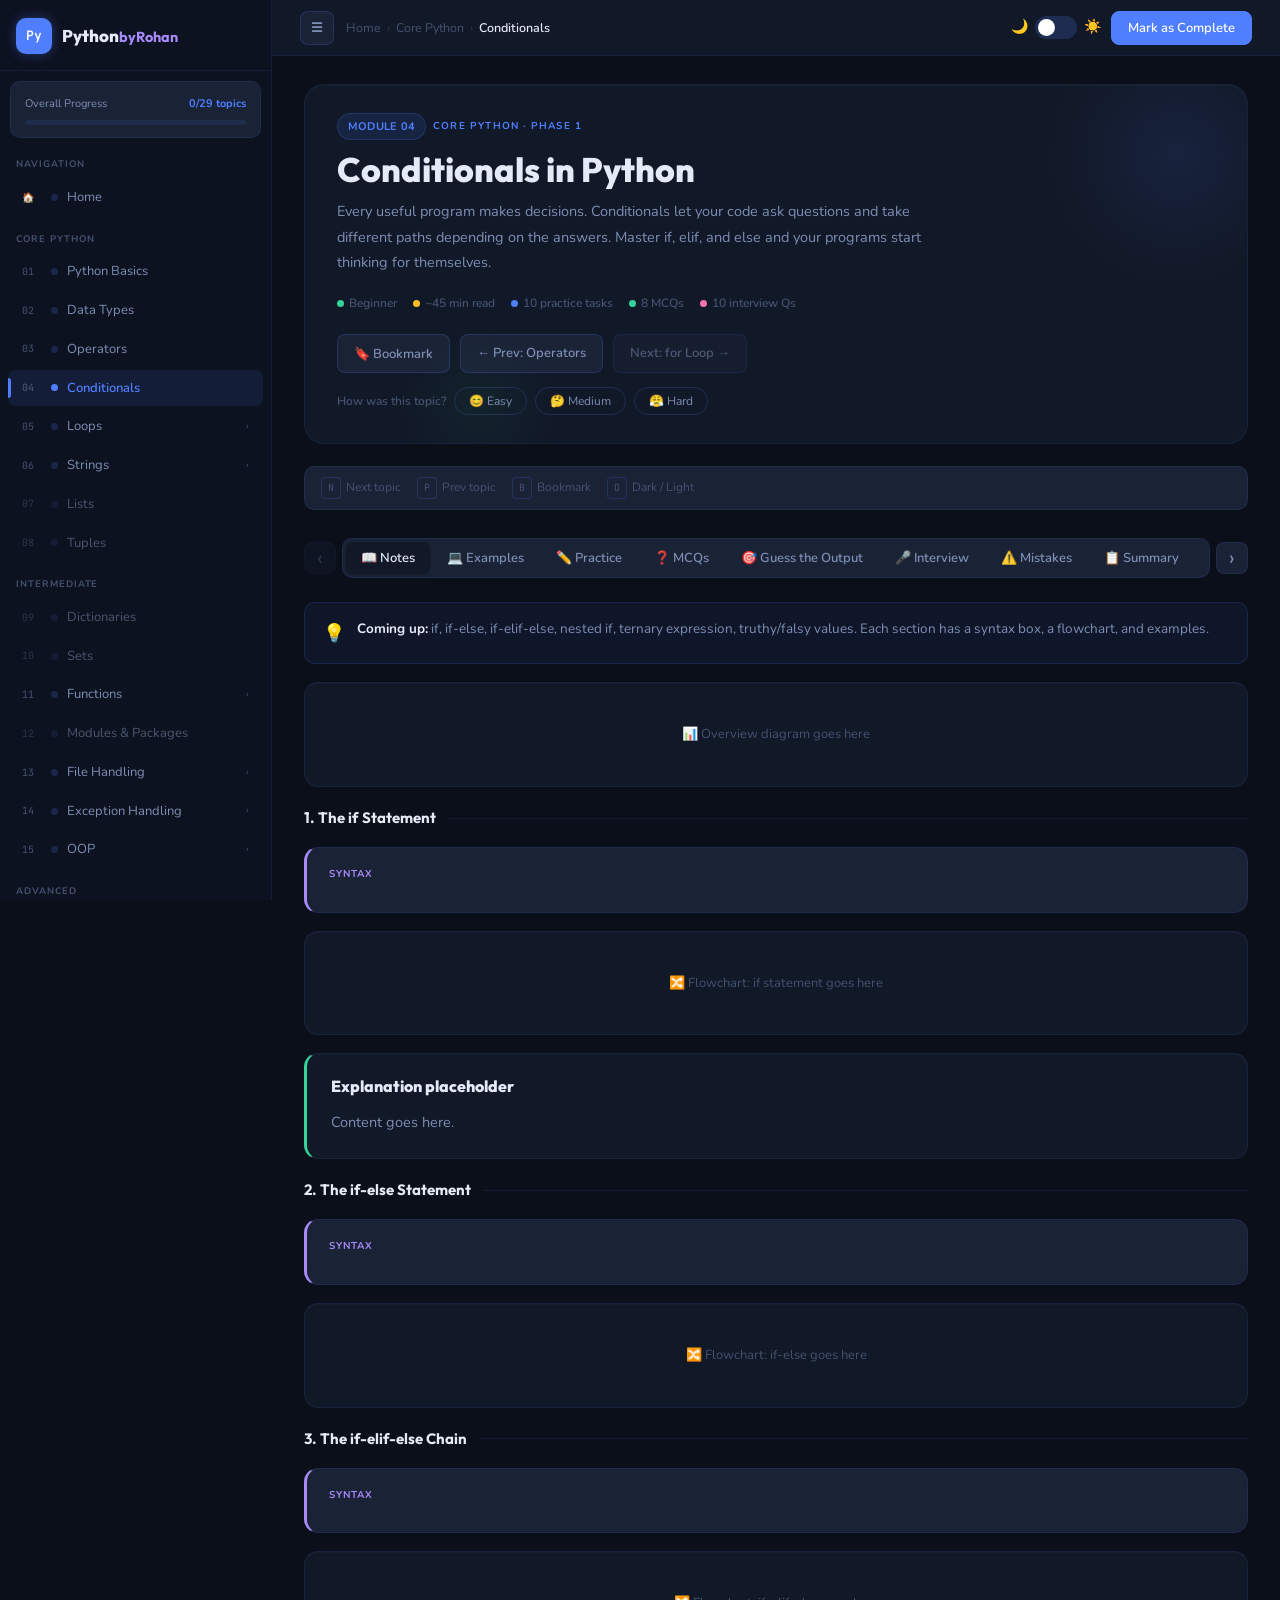
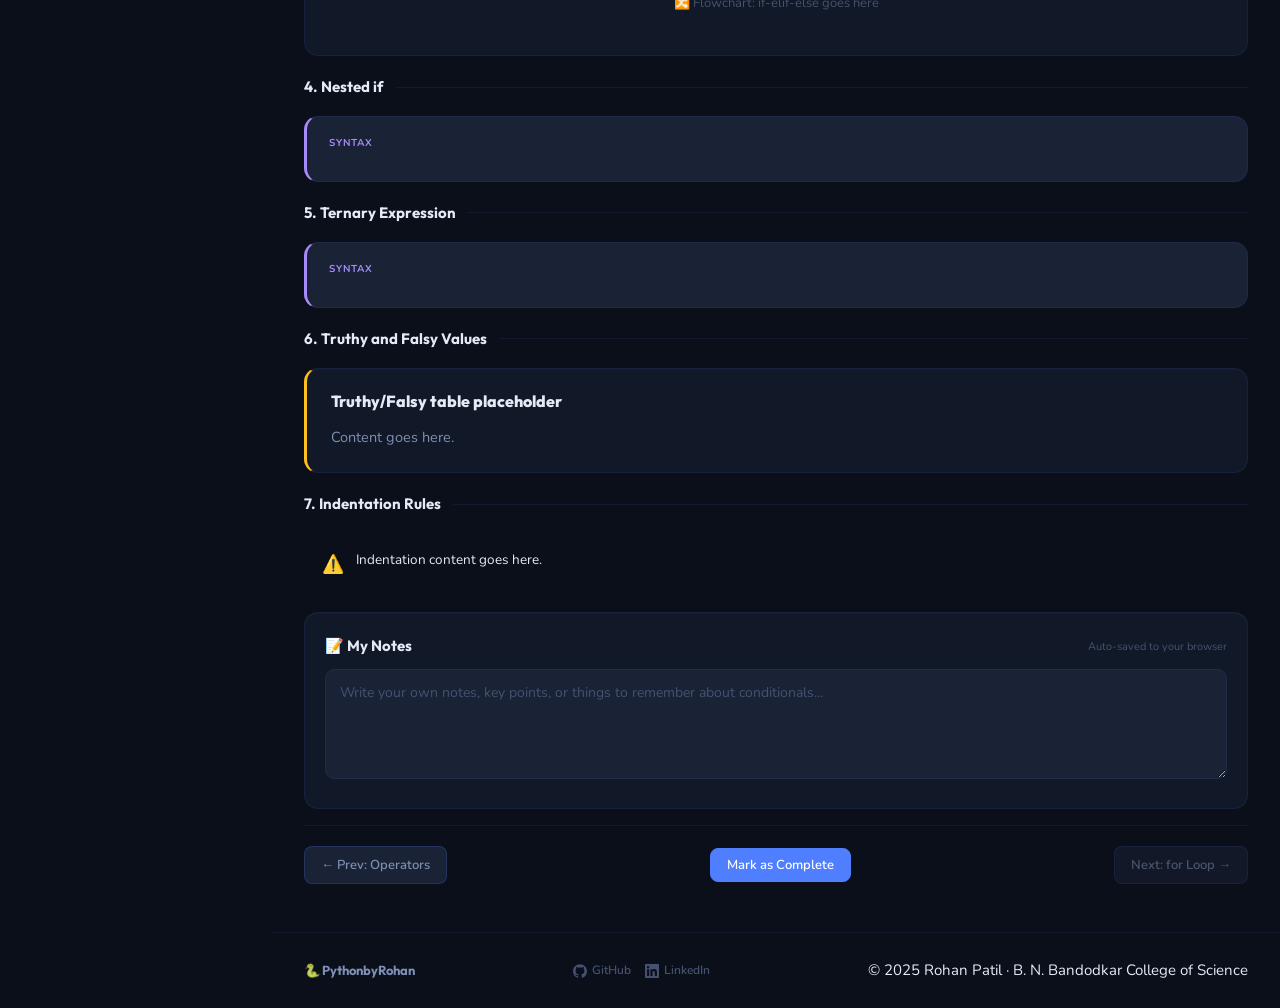
==== topics/conditionals.html @ 58c8c231 "Add files via upload" ====
<!DOCTYPE html>
<html lang="en">
<head>
  <meta charset="UTF-8" />
  <meta name="viewport" content="width=device-width, initial-scale=1.0" />
  <title>Conditionals | PythonbyRohan</title>
  <meta name="description" content="Learn Python conditionals: if, if-else, if-elif-else, nested if, and ternary expressions with flowcharts and examples." />
  <link rel="icon" href="data:image/svg+xml,<svg xmlns='http://www.w3.org/2000/svg' viewBox='0 0 100 100'><text y='.9em' font-size='90'>🐍</text></svg>" />
  <link rel="stylesheet" href="../assets/style.css" />
  <style>
    .topic-header{background:var(--card);border:1px solid var(--border);border-radius:var(--radius-xl);padding:28px 32px;margin-bottom:22px;position:relative;overflow:hidden;box-shadow:inset 0 1px 0 var(--card-shine)}
    .topic-header-glow{position:absolute;top:-60px;right:-60px;width:260px;height:260px;background:radial-gradient(circle,rgba(79,127,255,.1) 0%,transparent 70%);pointer-events:none}
    .topic-header-glow2{position:absolute;bottom:-40px;left:10%;width:160px;height:160px;background:radial-gradient(circle,rgba(52,211,153,.06) 0%,transparent 70%);pointer-events:none}
    .topic-phase{font-size:10px;font-weight:700;letter-spacing:.12em;text-transform:uppercase;color:var(--accent);margin-bottom:10px;display:flex;align-items:center;gap:7px}
    .topic-title{font-family:var(--font-display);font-size:clamp(22px,3vw,34px);font-weight:800;line-height:1.15;color:var(--text);margin-bottom:10px}
    .topic-desc{font-size:14.5px;color:var(--text2);line-height:1.75;max-width:620px;margin-bottom:18px}
    .topic-meta{display:flex;gap:16px;flex-wrap:wrap;margin-bottom:20px}
    .meta-chip{display:flex;align-items:center;gap:5px;font-size:12px;color:var(--text3);font-weight:600}
    .meta-dot{width:7px;height:7px;border-radius:50%}
    .topic-actions{display:flex;gap:10px;flex-wrap:wrap}
    /* Layout boxes */
    .cbox{background:var(--card);border:1px solid var(--border);border-left:3px solid var(--accent);border-radius:var(--radius-lg);padding:22px 24px;margin-bottom:18px;box-shadow:inset 0 1px 0 var(--card-shine)}
    .cbox.green{border-left-color:var(--green)}
    .cbox.amber{border-left-color:var(--amber)}
    .cbox.purple{border-left-color:var(--purple)}
    .cbox.pink{border-left-color:var(--accent4)}
    .cbox.teal{border-left-color:var(--accent2)}
    .cbox.dim{border-left-color:var(--text3)}
    .cbox h3{font-family:var(--font-display);font-size:16px;font-weight:800;color:var(--text);margin-bottom:12px;display:flex;align-items:center;gap:8px;line-height:1.3}
    .cbox p{font-size:14.5px;color:var(--text2);line-height:1.85;margin-bottom:10px}
    .cbox p:last-child{margin-bottom:0}
    .cbox ul,.cbox ol{padding-left:20px;color:var(--text2);font-size:14.5px;line-height:2.1}
    .cbox li{margin-bottom:2px}
    .cbox strong{color:var(--text)}
    .cbox code{font-family:var(--font-mono);font-size:13px;color:var(--accent);background:rgba(79,127,255,.08);padding:1px 6px;border-radius:4px}
    /* Diagram wrapper */
    .diagram-wrap{background:var(--card);border:1px solid var(--border);border-radius:var(--radius-lg);padding:24px 20px;margin-bottom:18px;overflow-x:auto;box-shadow:inset 0 1px 0 var(--card-shine)}
    /* Syntax box */
    .syntax-box{background:var(--bg3);border:1px solid var(--border);border-left:3px solid var(--purple);border-radius:var(--radius-lg);padding:18px 22px;margin-bottom:18px}
    .syntax-box-label{font-size:10px;font-weight:700;letter-spacing:.1em;text-transform:uppercase;color:var(--purple);margin-bottom:10px}
    .syntax-box pre{font-family:var(--font-mono);font-size:13.5px;color:var(--text);line-height:1.9;margin:0;white-space:pre;font-variant-ligatures:none}
    pre{font-variant-ligatures:none}
    .syntax-kw{color:var(--accent);font-weight:700}
    .syntax-ph{color:var(--amber);font-style:italic}
    .syntax-cm{color:var(--text3);font-size:12px}
    /* Tables */
    .table-wrap{overflow-x:auto;margin:14px 0;border-radius:var(--radius);border:1px solid var(--border)}
    .data-table{width:100%;border-collapse:collapse;font-size:13.5px;font-family:var(--font-body)}
    .data-table th{background:var(--bg3);color:var(--text2);font-weight:700;padding:10px 14px;text-align:center;border-bottom:1px solid var(--border);white-space:nowrap}
    .data-table th:first-child{text-align:left}
    .data-table td{padding:9px 14px;text-align:center;border-bottom:1px solid var(--border);color:var(--text2)}
    .data-table td:first-child{text-align:left;font-weight:600;color:var(--text);font-family:var(--font-mono);font-size:12.5px;font-variant-ligatures:none}
    .data-table tr:last-child td{border-bottom:none}
    .data-table tr:hover td{background:var(--bg3)}
    /* Practice — shared styles in style.css */
    /* Mistake tab enhancements */
    .mistake-num{width:26px;height:26px;border-radius:50%;background:var(--red);color:#fff;font-size:12px;font-weight:800;display:flex;align-items:center;justify-content:center;flex-shrink:0}
    .err-badge{font-size:10px;font-weight:700;letter-spacing:.05em;padding:2px 9px;border-radius:4px;flex-shrink:0;white-space:nowrap}
    .err-syntax{background:rgba(239,68,68,.13);color:var(--red)}
    .err-logic{background:rgba(245,158,11,.13);color:var(--amber)}
    .wrong-mark{background:rgba(239,68,68,.28);border-radius:2px;outline:1.5px dashed rgba(239,68,68,.7);padding:0 2px;font-style:normal}
    .fix-mark{background:rgba(52,211,153,.22);border-radius:2px;outline:1.5px solid rgba(52,211,153,.6);padding:0 2px;font-style:normal}
    .error-box{margin-top:7px;padding:9px 14px;background:rgba(239,68,68,.06);border:1px solid rgba(239,68,68,.2);border-radius:6px}
    .error-box-label{font-size:10px;font-weight:800;text-transform:uppercase;letter-spacing:.08em;color:var(--red);margin-bottom:4px;opacity:.85}
    .error-box pre{font-family:var(--font-mono);font-size:11.5px;color:var(--red);margin:0;white-space:pre-wrap;font-variant-ligatures:none;line-height:1.6}
    .logic-box{margin-top:7px;padding:9px 14px;background:rgba(245,158,11,.06);border:1px solid rgba(245,158,11,.2);border-radius:6px}
    .logic-box-label{font-size:10px;font-weight:800;text-transform:uppercase;letter-spacing:.08em;color:var(--amber);margin-bottom:4px;opacity:.85}
    .logic-box pre{font-family:var(--font-mono);font-size:11.5px;color:var(--amber);margin:0;white-space:pre-wrap;font-variant-ligatures:none;line-height:1.6}
    .mistake-memory{margin-top:12px;padding:13px 16px;background:rgba(139,92,246,.07);border:1px solid rgba(139,92,246,.22);border-radius:8px}
    .mistake-memory-label{font-size:10px;font-weight:800;letter-spacing:.1em;text-transform:uppercase;color:var(--purple);margin-bottom:5px;display:flex;align-items:center;gap:5px}
    .mistake-memory-text{font-size:13.5px;color:var(--text2);line-height:1.75}
    .mistake-intro{font-size:14px;color:var(--text2);line-height:1.85;margin-bottom:14px}
    .mistake-intro strong{color:var(--text)}
    .mistake-code-pair{display:grid;grid-template-columns:1fr 1fr;gap:12px;margin-bottom:16px}
    .mistake-code-label{font-size:10.5px;font-weight:800;letter-spacing:.09em;text-transform:uppercase;padding:5px 12px;border-radius:6px 6px 0 0;display:inline-block;margin-bottom:-2px}
    .mistake-code-label.wrong{background:rgba(239,68,68,.15);color:var(--red)}
    .mistake-code-label.right{background:rgba(52,211,153,.15);color:var(--green)}
    .mistake-code-wrong .code-block{border-top:2px solid var(--red);border-radius:0 var(--radius-lg) var(--radius-lg) var(--radius-lg)}
    .mistake-code-right .code-block{border-top:2px solid var(--green);border-radius:0 var(--radius-lg) var(--radius-lg) var(--radius-lg)}
    .mistake-key-rule{margin-top:4px;padding:14px 18px;background:rgba(245,158,11,.07);border:1.5px solid rgba(245,158,11,.35);border-radius:10px;animation:rule-glow 2.5s ease-in-out infinite alternate}
    .mistake-key-rule-label{font-size:10px;font-weight:800;letter-spacing:.1em;text-transform:uppercase;color:var(--amber);margin-bottom:7px;display:flex;align-items:center;gap:6px}
    .mistake-key-rule-text{font-size:13.5px;color:var(--text);font-weight:600;line-height:1.7}
    .mistake-why{margin-top:14px;margin-bottom:14px;padding:10px 14px;background:var(--bg3);border-left:3px solid var(--accent);border-radius:0 7px 7px 0;font-size:13px;color:var(--text2);line-height:1.7}
    .mistake-why strong{color:var(--text)}
    @keyframes rule-glow{from{box-shadow:0 0 0 0 rgba(245,158,11,0)}to{box-shadow:0 0 14px 0 rgba(245,158,11,.18)}}
    @media(max-width:640px){.mistake-code-pair{grid-template-columns:1fr}}
    /* GTO */
    .gto-card{background:var(--card);border:1px solid var(--border);border-radius:var(--radius-lg);padding:20px 22px;margin-bottom:14px;box-shadow:inset 0 1px 0 var(--card-shine)}
    .gto-header{display:flex;align-items:center;justify-content:space-between;margin-bottom:12px}
    .gto-title{font-family:var(--font-display);font-size:14px;font-weight:700;color:var(--text)}
    .gto-reveal-btn{font-size:12px;font-weight:700;font-family:var(--font-body);color:var(--accent);background:rgba(79,127,255,.1);border:1px solid rgba(79,127,255,.25);border-radius:6px;padding:5px 14px;cursor:pointer;transition:background .2s}
    .gto-reveal-btn:hover{background:rgba(79,127,255,.2)}
    .gto-answer{margin-top:12px;padding:12px 16px;background:var(--bg3);border-radius:8px;border-left:3px solid var(--green);display:none}
    .gto-answer.visible{display:block}
    .gto-answer-label{font-size:11px;font-weight:700;letter-spacing:.08em;text-transform:uppercase;color:var(--green);margin-bottom:6px}
    .gto-output{font-family:var(--font-mono);font-size:13.5px;color:var(--text);white-space:pre;line-height:1.7}
    .gto-explain{font-size:13px;color:var(--text2);line-height:1.7;margin-top:8px;padding-top:8px;border-top:1px solid var(--border)}
    /* Summary */
    .summary-grid{display:grid;grid-template-columns:1fr 1fr;gap:12px;margin-bottom:24px}
    .summary-point{background:var(--card);border:1px solid var(--border);border-radius:var(--radius-lg);padding:16px 18px;box-shadow:inset 0 1px 0 var(--card-shine);display:flex;flex-direction:column;gap:8px}
    .sp-top{display:flex;align-items:center;justify-content:space-between;gap:8px}
    .sp-icon{font-size:20px;line-height:1;flex-shrink:0}
    .sp-tag{font-size:10px;font-weight:700;letter-spacing:.07em;text-transform:uppercase;padding:3px 9px;border-radius:20px;background:var(--bg3);color:var(--text3);border:1px solid var(--border);flex-shrink:0}
    .sp-title{font-size:14.5px;font-weight:700;color:var(--text);font-family:var(--font-mono);flex:1}
    .sp-desc{font-size:12.5px;color:var(--text2);line-height:1.6;padding-left:4px}
    .sp-desc li{margin-bottom:3px;list-style:none;padding-left:14px;position:relative}
    .sp-desc li::before{content:"·";position:absolute;left:0;color:var(--accent);font-weight:700;font-size:16px;line-height:1.1}
    .sp-code{font-size:11.5px;font-family:var(--font-mono);color:var(--accent);background:var(--bg2);border:1px solid var(--border);border-radius:5px;padding:5px 10px;margin-top:2px;font-variant-ligatures:none}
    /* Quick Pick */
    .qp-wrap{background:var(--card);border:1px solid var(--border);border-radius:var(--radius);overflow:hidden;margin-bottom:24px}
    .qp-title{font-size:12px;font-weight:800;letter-spacing:.09em;text-transform:uppercase;color:var(--text3);padding:12px 16px;border-bottom:1px solid var(--border);background:var(--bg3)}
    .qp-row{display:grid;grid-template-columns:1fr 1fr;align-items:center;border-bottom:1px solid var(--border);padding:11px 16px;gap:12px}
    .qp-row:last-child{border-bottom:none}
    .qp-row:nth-child(even){background:rgba(255,255,255,.015)}
    .qp-situation{font-size:13px;color:var(--text2)}
    .qp-answer{font-size:13px;font-weight:700;color:var(--accent);font-family:var(--font-mono)}
    .summary-text strong{color:var(--text);display:block;margin-bottom:2px}
    /* Nav */
    .topic-nav{display:flex;justify-content:space-between;align-items:center;padding:20px 0;margin-top:16px;border-top:1px solid var(--border);flex-wrap:wrap;gap:10px}
    .example-header{display:flex;align-items:center;justify-content:space-between;margin-bottom:10px}
    .example-title{font-family:var(--font-display);font-size:15px;font-weight:700;color:var(--text)}
    .cs-tabs-wrap{border:1px solid var(--border);border-radius:var(--radius-lg);overflow:hidden;margin-bottom:8px}
    .cs-tabs-bar{display:flex;overflow-x:auto;border-bottom:1px solid var(--border);background:var(--bg3)}
    .cs-tab{padding:9px 16px;font-size:12.5px;font-family:var(--font-mono);font-weight:600;background:none;border:none;border-bottom:2px solid transparent;color:var(--text3);cursor:pointer;white-space:nowrap;transition:color .15s,border-color .15s}
    .cs-tab:hover{color:var(--text2)}
    .cs-tab.active{color:var(--accent);border-bottom-color:var(--accent)}
    .cs-panel{display:none}
    .cs-panel.active{display:block}
    .cs-note{font-size:13px;color:var(--text2);line-height:1.7;padding:12px 16px;border-top:1px solid var(--border);background:var(--bg3)}
    @media(max-width:700px){.summary-grid{grid-template-columns:1fr}.qp-row{grid-template-columns:1fr}}
  </style>
</head>
<body>
<script>(function(){try{if(JSON.parse(localStorage.getItem('pynotes_theme'))==='light')document.body.classList.add('light');}catch(e){}}());</script>
<div class="sidebar-overlay" id="sidebarOverlay"></div>
<div class="layout">

<!-- SIDEBAR -->
<aside class="sidebar" id="sidebar">
  <div class="sidebar-logo">
    <div class="logo-icon">Py</div>
    <div><div class="logo-text">Python<span style="color:var(--purple);font-size:.85em;font-weight:700">byRohan</span></div></div>
  </div>
  <div class="sidebar-progress">
    <div class="progress-meta"><span>Overall Progress</span><span data-progress-count>0/29 topics</span></div>
    <div class="progress-track"><div class="progress-fill" style="width:0%"></div></div>
  </div>
  <div class="sidebar-label">Navigation</div>
  <a href="../index.html" class="nav-item"><span class="nav-num">🏠</span><span class="nav-dot"></span>Home</a>
  <div class="sidebar-label">Core Python</div>
  <a href="python-basics.html" class="nav-item"><span class="nav-num">01</span><span class="nav-dot" id="dot-python-basics"></span>Python Basics</a>
  <a href="data-types.html" class="nav-item"><span class="nav-num">02</span><span class="nav-dot" id="dot-data-types"></span>Data Types</a>
  <a href="operators.html" class="nav-item"><span class="nav-num">03</span><span class="nav-dot" id="dot-operators"></span>Operators</a>
  <a href="conditionals.html" class="nav-item active"><span class="nav-num">04</span><span class="nav-dot active"></span>Conditionals</a>
  <div class="nav-group" data-group="loops">
    <div class="nav-group-header"><span class="nav-num">05</span><span class="nav-dot"></span>Loops<span class="nav-group-arrow">›</span></div>
    <div class="nav-sub"><a href="loops-for.html" class="nav-sub-item">for Loop</a><a href="loops-while.html" class="nav-sub-item">while Loop</a></div>
  </div>
  <div class="nav-group" data-group="strings">
    <div class="nav-group-header"><span class="nav-num">06</span><span class="nav-dot"></span>Strings<span class="nav-group-arrow">›</span></div>
    <div class="nav-sub"><a href="strings-basics.html" class="nav-sub-item">Basics</a><a href="strings-methods.html" class="nav-sub-item">Methods</a></div>
  </div>
  <a href="lists.html" class="nav-item"><span class="nav-num">07</span><span class="nav-dot"></span>Lists</a>
  <a href="tuples.html" class="nav-item"><span class="nav-num">08</span><span class="nav-dot"></span>Tuples</a>
  <div class="sidebar-label">Intermediate</div>
  <a href="dictionaries.html" class="nav-item"><span class="nav-num">09</span><span class="nav-dot"></span>Dictionaries</a>
  <a href="sets.html" class="nav-item"><span class="nav-num">10</span><span class="nav-dot"></span>Sets</a>
  <div class="nav-group" data-group="functions">
    <div class="nav-group-header"><span class="nav-num">11</span><span class="nav-dot"></span>Functions<span class="nav-group-arrow">›</span></div>
    <div class="nav-sub"><a href="functions-basics.html" class="nav-sub-item">Defining Functions</a><a href="functions-advanced.html" class="nav-sub-item">Args, kwargs, Lambda</a></div>
  </div>
  <a href="modules-packages.html" class="nav-item"><span class="nav-num">12</span><span class="nav-dot"></span>Modules &amp; Packages</a>
  <div class="nav-group" data-group="file-handling">
    <div class="nav-group-header"><span class="nav-num">13</span><span class="nav-dot"></span>File Handling<span class="nav-group-arrow">›</span></div>
    <div class="nav-sub"><a href="file-handling-read.html" class="nav-sub-item">Reading Files</a><a href="file-handling-write.html" class="nav-sub-item">Writing Files</a></div>
  </div>
  <div class="nav-group" data-group="exceptions">
    <div class="nav-group-header"><span class="nav-num">14</span><span class="nav-dot"></span>Exception Handling<span class="nav-group-arrow">›</span></div>
    <div class="nav-sub"><a href="exceptions-basics.html" class="nav-sub-item">Basics</a><a href="exceptions-advanced.html" class="nav-sub-item">Advanced</a></div>
  </div>
  <div class="nav-group" data-group="oop">
    <div class="nav-group-header"><span class="nav-num">15</span><span class="nav-dot"></span>OOP<span class="nav-group-arrow">›</span></div>
    <div class="nav-sub"><a href="oop-classes.html" class="nav-sub-item">Classes &amp; Objects</a><a href="oop-inheritance.html" class="nav-sub-item">Inheritance</a><a href="oop-advanced.html" class="nav-sub-item">Advanced OOP</a></div>
  </div>
  <div class="sidebar-label">Advanced</div>
  <a href="iterators-generators.html" class="nav-item"><span class="nav-num">16</span><span class="nav-dot"></span>Iterators &amp; Generators</a>
  <a href="decorators.html" class="nav-item"><span class="nav-num">17</span><span class="nav-dot"></span>Decorators</a>
  <div class="nav-group" data-group="numpy">
    <div class="nav-group-header"><span class="nav-num">18</span><span class="nav-dot"></span>NumPy<span class="nav-group-arrow">›</span></div>
    <div class="nav-sub"><a href="numpy-arrays.html" class="nav-sub-item">Arrays</a><a href="numpy-operations.html" class="nav-sub-item">Operations</a></div>
  </div>
  <div class="nav-group" data-group="pandas">
    <div class="nav-group-header"><span class="nav-num">19</span><span class="nav-dot"></span>Pandas<span class="nav-group-arrow">›</span></div>
    <div class="nav-sub"><a href="pandas-series.html" class="nav-sub-item">Series</a><a href="pandas-dataframe.html" class="nav-sub-item">DataFrame</a></div>
  </div>
  <a href="data-visualization.html" class="nav-item"><span class="nav-num">20</span><span class="nav-dot"></span>Data Visualization</a>
  <div class="sidebar-label">More</div>
  <a href="../projects/index.html" class="nav-item"><span class="nav-num">📁</span><span class="nav-dot"></span>Projects</a>
  <a href="../interview/index.html" class="nav-item"><span class="nav-num">🎯</span><span class="nav-dot"></span>Interview Prep</a>
  <a href="../resources/index.html" class="nav-item"><span class="nav-num">📚</span><span class="nav-dot"></span>Resources</a>
</aside>

<!-- MAIN -->
<div class="main" id="main">
  <header class="topbar">
    <div style="display:flex;align-items:center;gap:12px">
      <button class="sidebar-toggle btn btn-icon" id="sidebarToggle">☰</button>
      <nav class="breadcrumb">
        <a href="../index.html">Home</a><span class="sep">›</span>
        <span>Core Python</span><span class="sep">›</span>
        <span class="crumb-current">Conditionals</span>
      </nav>
    </div>
    <div class="topbar-right">
      <div class="theme-toggle">
        <span class="theme-icon">🌙</span>
        <button class="toggle-btn" id="themeToggle" aria-label="Toggle theme"></button>
        <span class="theme-icon">☀️</span>
      </div>
      <button class="btn complete-btn">Mark as Complete</button>
    </div>
  </header>

  <main class="content-area">

    <!-- TOPIC HEADER -->
    <div class="topic-header animate-fadeup">
      <div class="topic-header-glow"></div>
      <div class="topic-header-glow2"></div>
      <div class="topic-phase"><span class="badge badge-accent">Module 04</span>Core Python · Phase 1</div>
      <div class="topic-title">Conditionals in Python</div>
      <div class="topic-desc">Every useful program makes decisions. Conditionals let your code ask questions and take different paths depending on the answers. Master if, elif, and else and your programs start thinking for themselves.</div>
      <div class="topic-meta">
        <div class="meta-chip"><div class="meta-dot" style="background:var(--green)"></div>Beginner</div>
        <div class="meta-chip"><div class="meta-dot" style="background:var(--accent3)"></div>~45 min read</div>
        <div class="meta-chip"><div class="meta-dot" style="background:var(--accent)"></div>10 practice tasks</div>
        <div class="meta-chip"><div class="meta-dot" style="background:var(--accent2)"></div>8 MCQs</div>
        <div class="meta-chip"><div class="meta-dot" style="background:var(--accent4)"></div>10 interview Qs</div>
      </div>
      <div class="topic-actions">
        <button class="btn" data-bookmark="conditionals">🔖 Bookmark</button>
        <a href="operators.html" class="btn" id="prevTopicBtn">← Prev: Operators</a>
        <a href="loops-for.html" class="btn" id="nextTopicBtn">Next: for Loop →</a>
      </div>
      <div class="diff-rating">
        <span class="diff-rating-label">How was this topic?</span>
        <button class="diff-btn" data-diff="easy">😊 Easy</button>
        <button class="diff-btn" data-diff="medium">🤔 Medium</button>
        <button class="diff-btn" data-diff="hard">😤 Hard</button>
      </div>
    </div>

    <!-- Keyboard shortcuts hint -->
    <div class="shortcut-hint animate-fadeup delay-1">
      <span><kbd class="kbd">N</kbd> Next topic</span>
      <span><kbd class="kbd">P</kbd> Prev topic</span>
      <span><kbd class="kbd">B</kbd> Bookmark</span>
      <span><kbd class="kbd">D</kbd> Dark / Light</span>
    </div>

    <!-- TABS -->
    <div class="tabs-wrap animate-fadeup delay-1">
      <button class="tab-btn active">📖 Notes</button>
      <button class="tab-btn">💻 Examples</button>
      <button class="tab-btn">✏️ Practice</button>
      <button class="tab-btn">❓ MCQs</button>
      <button class="tab-btn">🎯 Guess the Output</button>
      <button class="tab-btn">🎤 Interview</button>
      <button class="tab-btn">⚠️ Mistakes</button>
      <button class="tab-btn">📋 Summary</button>
    </div>

    <!-- ═══════════════ TAB 1: NOTES ═══════════════ -->
    <div class="tab-panel active animate-fadeup delay-2">

      <!-- PLACEHOLDER: intro callout -->
      <div class="callout callout-tip" style="margin-bottom:18px">
        <span class="callout-icon">💡</span>
        <span><strong>Coming up:</strong> if, if-else, if-elif-else, nested if, ternary expression, truthy/falsy values. Each section has a syntax box, a flowchart, and examples.</span>
      </div>

      <!-- PLACEHOLDER: Overview diagram -->
      <div class="diagram-wrap" style="text-align:center;padding:40px 20px;color:var(--text3)">
        <div style="font-size:13px">📊 Overview diagram goes here</div>
      </div>

      <!-- PLACEHOLDER: Section 1 — if statement -->
      <div class="section-heading">1. The if Statement</div>
      <div class="syntax-box">
        <div class="syntax-box-label">Syntax</div>
        <pre><!-- syntax goes here --></pre>
      </div>
      <div class="diagram-wrap" style="text-align:center;padding:40px 20px;color:var(--text3)">
        <div style="font-size:13px">🔀 Flowchart: if statement goes here</div>
      </div>
      <div class="cbox green">
        <h3>Explanation placeholder</h3>
        <p>Content goes here.</p>
      </div>

      <!-- PLACEHOLDER: Section 2 — if-else -->
      <div class="section-heading">2. The if-else Statement</div>
      <div class="syntax-box">
        <div class="syntax-box-label">Syntax</div>
        <pre><!-- syntax goes here --></pre>
      </div>
      <div class="diagram-wrap" style="text-align:center;padding:40px 20px;color:var(--text3)">
        <div style="font-size:13px">🔀 Flowchart: if-else goes here</div>
      </div>

      <!-- PLACEHOLDER: Section 3 — if-elif-else -->
      <div class="section-heading">3. The if-elif-else Chain</div>
      <div class="syntax-box">
        <div class="syntax-box-label">Syntax</div>
        <pre><!-- syntax goes here --></pre>
      </div>
      <div class="diagram-wrap" style="text-align:center;padding:40px 20px;color:var(--text3)">
        <div style="font-size:13px">🔀 Flowchart: if-elif-else goes here</div>
      </div>

      <!-- PLACEHOLDER: Section 4 — Nested if -->
      <div class="section-heading">4. Nested if</div>
      <div class="syntax-box">
        <div class="syntax-box-label">Syntax</div>
        <pre><!-- syntax goes here --></pre>
      </div>

      <!-- PLACEHOLDER: Section 5 — Ternary -->
      <div class="section-heading">5. Ternary Expression</div>
      <div class="syntax-box">
        <div class="syntax-box-label">Syntax</div>
        <pre><!-- syntax goes here --></pre>
      </div>

      <!-- PLACEHOLDER: Section 6 — Truthy/Falsy -->
      <div class="section-heading">6. Truthy and Falsy Values</div>
      <div class="cbox amber">
        <h3>Truthy/Falsy table placeholder</h3>
        <p>Content goes here.</p>
      </div>

      <!-- PLACEHOLDER: Section 7 — Indentation -->
      <div class="section-heading">7. Indentation Rules</div>
      <div class="callout callout-warn" style="margin-bottom:18px">
        <span class="callout-icon">⚠️</span>
        <span>Indentation content goes here.</span>
      </div>

      <!-- Personal notes + nav -->
      <div class="personal-notes-card animate-fadeup">
        <div class="personal-notes-header">
          <div class="personal-notes-title">📝 My Notes</div>
          <span class="personal-notes-hint">Auto-saved to your browser</span>
        </div>
        <textarea id="personalNotes" placeholder="Write your own notes, key points, or things to remember about conditionals..."></textarea>
      </div>

      <div class="topic-nav">
        <a href="operators.html" class="btn" id="prevTopicBtn">← Prev: Operators</a>
        <button class="btn complete-btn">✅ Mark as Complete</button>
        <a href="loops-for.html" class="btn" id="nextTopicBtn">Next: for Loop →</a>
      </div>

    </div><!-- end tab 1: notes -->

    <!-- ═══════════════ TAB 2: EXAMPLES ═══════════════ -->
    <div class="tab-panel">

      <div class="section-heading">Real-World Examples</div>

      <!-- PLACEHOLDER: Example 1 -->
      <div style="margin-bottom:20px">
        <div class="example-header">
          <div class="example-title">Example 1: placeholder title</div>
          <span class="badge badge-green">Beginner</span>
        </div>
        <div class="code-block"><div class="code-header"><div class="code-dots"><span class="code-dot"></span><span class="code-dot"></span><span class="code-dot"></span></div><span class="code-lang">python</span><button class="code-copy">Copy</button></div>
<pre><span class="cm"># Example code goes here</span></pre></div>
      </div>

      <!-- PLACEHOLDER: Example 2 -->
      <div style="margin-bottom:20px">
        <div class="example-header">
          <div class="example-title">Example 2: placeholder title</div>
          <span class="badge badge-green">Beginner</span>
        </div>
        <div class="code-block"><div class="code-header"><div class="code-dots"><span class="code-dot"></span><span class="code-dot"></span><span class="code-dot"></span></div><span class="code-lang">python</span><button class="code-copy">Copy</button></div>
<pre><span class="cm"># Example code goes here</span></pre></div>
      </div>

      <!-- PLACEHOLDER: Example 3 -->
      <div style="margin-bottom:20px">
        <div class="example-header">
          <div class="example-title">Example 3: placeholder title</div>
          <span class="badge badge-amber">Intermediate</span>
        </div>
        <div class="code-block"><div class="code-header"><div class="code-dots"><span class="code-dot"></span><span class="code-dot"></span><span class="code-dot"></span></div><span class="code-lang">python</span><button class="code-copy">Copy</button></div>
<pre><span class="cm"># Example code goes here</span></pre></div>
      </div>

      <!-- PLACEHOLDER: Example 4 -->
      <div style="margin-bottom:20px">
        <div class="example-header">
          <div class="example-title">Example 4: placeholder title</div>
          <span class="badge badge-amber">Intermediate</span>
        </div>
        <div class="code-block"><div class="code-header"><div class="code-dots"><span class="code-dot"></span><span class="code-dot"></span><span class="code-dot"></span></div><span class="code-lang">python</span><button class="code-copy">Copy</button></div>
<pre><span class="cm"># Example code goes here</span></pre></div>
      </div>

      <!-- PLACEHOLDER: Example 5 -->
      <div style="margin-bottom:20px">
        <div class="example-header">
          <div class="example-title">Example 5: placeholder title</div>
          <span class="badge badge-red">Advanced</span>
        </div>
        <div class="code-block"><div class="code-header"><div class="code-dots"><span class="code-dot"></span><span class="code-dot"></span><span class="code-dot"></span></div><span class="code-lang">python</span><button class="code-copy">Copy</button></div>
<pre><span class="cm"># Example code goes here</span></pre></div>
      </div>

      <!-- PLACEHOLDER: Example 6 -->
      <div style="margin-bottom:20px">
        <div class="example-header">
          <div class="example-title">Example 6: placeholder title</div>
          <span class="badge badge-red">Advanced</span>
        </div>
        <div class="code-block"><div class="code-header"><div class="code-dots"><span class="code-dot"></span><span class="code-dot"></span><span class="code-dot"></span></div><span class="code-lang">python</span><button class="code-copy">Copy</button></div>
<pre><span class="cm"># Example code goes here</span></pre></div>
      </div>

    </div><!-- end tab 2: examples -->

    <!-- ═══════════════ TAB 3: PRACTICE ═══════════════ -->
    <div class="tab-panel">

      <div class="practice-section-header">
        <div class="callout callout-tip" style="margin-bottom:0;flex:1">
          <span class="callout-icon">✏️</span>
          <span>Try each task in your Python editor before checking the hint. Actually typing it out is what makes it stick.</span>
        </div>
        <div class="practice-progress-wrap">
          <span class="practice-progress-label" id="pb-cond-label">0 / 10 done</span>
          <div class="practice-progress-bar"><div class="practice-progress-fill" id="pb-cond-fill" style="width:0%"></div></div>
        </div>
      </div>

      <div class="practice-card diff-easy" data-practice-id="pb-cond-1">
        <div class="practice-card-header">
          <div class="practice-card-left">
            <div class="practice-num">1</div>
            <div class="practice-title">Positive or Negative</div>
          </div>
          <span class="badge badge-green">Easy</span>
        </div>
        <div class="practice-body">Ask the user to enter a number. Print <code>"Positive"</code> if it is greater than 0, <code>"Negative"</code> if it is less than 0, and <code>"Zero"</code> if it equals 0.</div>
        <div class="practice-footer">
          <button class="hint-toggle" onclick="toggleHint(this)">Show Hint</button>
          <button class="practice-done-btn" onclick="markPracticeDone(this)"><span class="done-icon">✓</span> Mark Done</button>
        </div>
        <div class="practice-hint">Use <code>int(input(...))</code> to read the number. Then use <code>if / elif / else</code> with three branches. Check <code>&gt; 0</code>, <code>&lt; 0</code>, and the else handles zero.</div>
      </div>

      <div class="practice-card diff-easy" data-practice-id="pb-cond-2">
        <div class="practice-card-header">
          <div class="practice-card-left">
            <div class="practice-num">2</div>
            <div class="practice-title">Even or Odd</div>
          </div>
          <span class="badge badge-green">Easy</span>
        </div>
        <div class="practice-body">Read a number from the user. Print <code>"Even"</code> if it is divisible by 2, and <code>"Odd"</code> otherwise.</div>
        <div class="practice-footer">
          <button class="hint-toggle" onclick="toggleHint(this)">Show Hint</button>
          <button class="practice-done-btn" onclick="markPracticeDone(this)"><span class="done-icon">✓</span> Mark Done</button>
        </div>
        <div class="practice-hint">Use the modulo operator: <code>n % 2 == 0</code> is True when the number is even. A simple <code>if / else</code> is all you need.</div>
      </div>

      <div class="practice-card diff-easy" data-practice-id="pb-cond-3">
        <div class="practice-card-header">
          <div class="practice-card-left">
            <div class="practice-num">3</div>
            <div class="practice-title">Voting Eligibility</div>
          </div>
          <span class="badge badge-green">Easy</span>
        </div>
        <div class="practice-body">Ask the user for their age. Print <code>"You can vote"</code> if they are 18 or older, and <code>"You cannot vote yet"</code> if they are younger.</div>
        <div class="practice-footer">
          <button class="hint-toggle" onclick="toggleHint(this)">Show Hint</button>
          <button class="practice-done-btn" onclick="markPracticeDone(this)"><span class="done-icon">✓</span> Mark Done</button>
        </div>
        <div class="practice-hint">Use <code>int(input(...))</code> to read the age. A single <code>if age &gt;= 18</code> with an <code>else</code> covers both cases.</div>
      </div>

      <div class="practice-card diff-easy" data-practice-id="pb-cond-4">
        <div class="practice-card-header">
          <div class="practice-card-left">
            <div class="practice-num">4</div>
            <div class="practice-title">Grade from Score</div>
          </div>
          <span class="badge badge-green">Easy</span>
        </div>
        <div class="practice-body">Read a score (0 to 100). Print the grade: <code>A</code> for 90+, <code>B</code> for 75-89, <code>C</code> for 60-74, <code>D</code> for 45-59, and <code>F</code> for below 45.</div>
        <div class="practice-footer">
          <button class="hint-toggle" onclick="toggleHint(this)">Show Hint</button>
          <button class="practice-done-btn" onclick="markPracticeDone(this)"><span class="done-icon">✓</span> Mark Done</button>
        </div>
        <div class="practice-hint">Use <code>if / elif / elif / elif / else</code>. Start from the highest score downward. Once Python matches a condition it stops, so order matters.</div>
      </div>

      <div class="practice-card diff-medium" data-practice-id="pb-cond-5">
        <div class="practice-card-header">
          <div class="practice-card-left">
            <div class="practice-num">5</div>
            <div class="practice-title">Leap Year Check</div>
          </div>
          <span class="badge badge-amber">Medium</span>
        </div>
        <div class="practice-body">Read a year. Print <code>"Leap year"</code> or <code>"Not a leap year"</code>. A year is a leap year if it is divisible by 4, except century years (divisible by 100) which must also be divisible by 400.</div>
        <div class="practice-footer">
          <button class="hint-toggle" onclick="toggleHint(this)">Show Hint</button>
          <button class="practice-done-btn" onclick="markPracticeDone(this)"><span class="done-icon">✓</span> Mark Done</button>
        </div>
        <div class="practice-hint">The condition is: <code>(year % 4 == 0 and year % 100 != 0) or (year % 400 == 0)</code>. You can write this as a single <code>if</code> using <code>and</code> / <code>or</code>.</div>
      </div>

      <div class="practice-card diff-medium" data-practice-id="pb-cond-6">
        <div class="practice-card-header">
          <div class="practice-card-left">
            <div class="practice-num">6</div>
            <div class="practice-title">Largest of Three</div>
          </div>
          <span class="badge badge-amber">Medium</span>
        </div>
        <div class="practice-body">Read three numbers from the user (one at a time). Print which one is the largest. Handle the case where two or more are equal.</div>
        <div class="practice-footer">
          <button class="hint-toggle" onclick="toggleHint(this)">Show Hint</button>
          <button class="practice-done-btn" onclick="markPracticeDone(this)"><span class="done-icon">✓</span> Mark Done</button>
        </div>
        <div class="practice-hint">Compare <code>a</code> against <code>b</code> and <code>c</code> using nested <code>if</code>, or use chained comparisons. You can also use <code>max(a, b, c)</code> but try doing it manually first with conditionals.</div>
      </div>

      <div class="practice-card diff-medium" data-practice-id="pb-cond-7">
        <div class="practice-card-header">
          <div class="practice-card-left">
            <div class="practice-num">7</div>
            <div class="practice-title">Simple Calculator</div>
          </div>
          <span class="badge badge-amber">Medium</span>
        </div>
        <div class="practice-body">Ask the user to enter two numbers and an operator (<code>+</code>, <code>-</code>, <code>*</code>, <code>/</code>). Print the result. If the operator is <code>/</code> and the second number is 0, print <code>"Cannot divide by zero"</code>.</div>
        <div class="practice-footer">
          <button class="hint-toggle" onclick="toggleHint(this)">Show Hint</button>
          <button class="practice-done-btn" onclick="markPracticeDone(this)"><span class="done-icon">✓</span> Mark Done</button>
        </div>
        <div class="practice-hint">Read the operator as a string with <code>input()</code>. Use <code>if op == "+"</code>, <code>elif op == "-"</code>, etc. For division, add a nested <code>if b == 0</code> check before dividing.</div>
      </div>

      <div class="practice-card diff-hard" data-practice-id="pb-cond-8">
        <div class="practice-card-header">
          <div class="practice-card-left">
            <div class="practice-num">8</div>
            <div class="practice-title">FizzBuzz (single number)</div>
          </div>
          <span class="badge badge-red">Hard</span>
        </div>
        <div class="practice-body">Read a single number. Print <code>"FizzBuzz"</code> if it is divisible by both 3 and 5, <code>"Fizz"</code> if only divisible by 3, <code>"Buzz"</code> if only divisible by 5, and the number itself otherwise.</div>
        <div class="practice-footer">
          <button class="hint-toggle" onclick="toggleHint(this)">Show Hint</button>
          <button class="practice-done-btn" onclick="markPracticeDone(this)"><span class="done-icon">✓</span> Mark Done</button>
        </div>
        <div class="practice-hint">Check for <code>FizzBuzz</code> (both 3 and 5) first. If you check <code>Fizz</code> or <code>Buzz</code> first, you will miss the combined case. Order: FizzBuzz, Fizz, Buzz, else.</div>
      </div>

      <div class="practice-card diff-hard" data-practice-id="pb-cond-9">
        <div class="practice-card-header">
          <div class="practice-card-left">
            <div class="practice-num">9</div>
            <div class="practice-title">Password Strength Checker</div>
          </div>
          <span class="badge badge-red">Hard</span>
        </div>
        <div class="practice-body">Read a password string. Print <code>"Weak"</code> if it is fewer than 6 characters, <code>"Medium"</code> if it is 6 to 11 characters, and <code>"Strong"</code> if it is 12 or more. Also print <code>"(no digits)"</code> on the same line if the password contains no digits.</div>
        <div class="practice-footer">
          <button class="hint-toggle" onclick="toggleHint(this)">Show Hint</button>
          <button class="practice-done-btn" onclick="markPracticeDone(this)"><span class="done-icon">✓</span> Mark Done</button>
        </div>
        <div class="practice-hint">Use <code>len(password)</code> for length. To check for digits, use <code>any(c.isdigit() for c in password)</code>. Build the strength label first, then append the digits warning with a second <code>if</code>.</div>
      </div>

      <div class="practice-card diff-hard" data-practice-id="pb-cond-10">
        <div class="practice-card-header">
          <div class="practice-card-left">
            <div class="practice-num">10</div>
            <div class="practice-title">Triangle Type</div>
          </div>
          <span class="badge badge-red">Hard</span>
        </div>
        <div class="practice-body">Read three side lengths. First check if they form a valid triangle (sum of any two sides must be greater than the third). If valid, print whether it is <code>Equilateral</code>, <code>Isosceles</code>, or <code>Scalene</code>.</div>
        <div class="practice-footer">
          <button class="hint-toggle" onclick="toggleHint(this)">Show Hint</button>
          <button class="practice-done-btn" onclick="markPracticeDone(this)"><span class="done-icon">✓</span> Mark Done</button>
        </div>
        <div class="practice-hint">Triangle validity: <code>a + b &gt; c and b + c &gt; a and a + c &gt; b</code>. For equilateral: <code>a == b == c</code>. For isosceles: <code>a == b or b == c or a == c</code>.</div>
      </div>

      <script>
      (function(){
        var prefix = 'pb-cond-';
        var cards = document.querySelectorAll('[data-practice-id^="' + prefix + '"]');
        var total = cards.length;
        function updateProgress(){
          var done = document.querySelectorAll('[data-practice-id^="' + prefix + '"].done').length;
          document.getElementById('pb-cond-label').textContent = done + ' / ' + total + ' done';
          document.getElementById('pb-cond-fill').style.width = Math.round(done/total*100) + '%';
        }
        cards.forEach(function(c){
          if(localStorage.getItem(c.dataset.practiceId)==='done') c.classList.add('done');
        });
        updateProgress();
        document.addEventListener('practiceDoneChanged', updateProgress);
      })();
      </script>

    </div><!-- end tab 3: practice -->

    <!-- ═══════════════ TAB 4: MCQs ═══════════════ -->
    <div class="tab-panel">

      <div class="mcq-wrap mcq-question"
           data-difficulty="easy"
           data-concept="if-statement-basics"
           data-explanation="If the condition is False and there is no else, Python simply skips the block and continues with the rest of the code. Nothing happens inside the if.">
        <div class="mcq-num">Question 1 of 8</div>
        <div class="mcq-q">What happens when an if condition is False and there is no else block?</div>
        <div class="mcq-option" data-correct="false"><span class="mcq-label">A</span>Python raises an error</div>
        <div class="mcq-option" data-correct="false"><span class="mcq-label">B</span>Python runs the if block anyway</div>
        <div class="mcq-option" data-correct="true"><span class="mcq-label">C</span>Python skips the if block and continues normally</div>
        <div class="mcq-option" data-correct="false"><span class="mcq-label">D</span>Python stops the program</div>
      </div>

      <div class="mcq-wrap mcq-question"
           data-difficulty="easy"
           data-concept="if-syntax"
           data-explanation="Every if statement must end with a colon. Without it, Python throws a SyntaxError before the code even runs.">
        <div class="mcq-num">Question 2 of 8</div>
        <div class="mcq-q">Which of these is the correct syntax for an if statement in Python?</div>
        <div class="mcq-option" data-correct="false"><span class="mcq-label">A</span>if (x &gt; 0) { print("positive") }</div>
        <div class="mcq-option" data-correct="true"><span class="mcq-label">B</span>if x &gt; 0: print("positive")</div>
        <div class="mcq-option" data-correct="false"><span class="mcq-label">C</span>if x &gt; 0 then print("positive")</div>
        <div class="mcq-option" data-correct="false"><span class="mcq-label">D</span>if x &gt; 0 print("positive")</div>
      </div>

      <div class="mcq-wrap mcq-question"
           data-difficulty="easy"
           data-concept="ternary-expression"
           data-explanation="Python's ternary format puts the true-value first, then the condition, then the false-value: value_if_true if condition else value_if_false.">
        <div class="mcq-num">Question 3 of 8</div>
        <div class="mcq-q">What is the correct way to write a ternary (one-line if-else) in Python?</div>
        <div class="mcq-option" data-correct="false"><span class="mcq-label">A</span>condition ? "yes" : "no"</div>
        <div class="mcq-option" data-correct="false"><span class="mcq-label">B</span>if condition then "yes" else "no"</div>
        <div class="mcq-option" data-correct="true"><span class="mcq-label">C</span>"yes" if condition else "no"</div>
        <div class="mcq-option" data-correct="false"><span class="mcq-label">D</span>condition if "yes" else "no"</div>
      </div>

      <div class="mcq-wrap mcq-question"
           data-difficulty="medium"
           data-concept="truthy-falsy"
           data-explanation="All of 0, empty string, empty list, and None are falsy in Python. The string '0' is NOT falsy because it is a non-empty string.">
        <div class="mcq-num">Question 4 of 8</div>
        <div class="mcq-q">Which of these values is truthy in Python?</div>
        <div class="mcq-option" data-correct="false"><span class="mcq-label">A</span>0</div>
        <div class="mcq-option" data-correct="false"><span class="mcq-label">B</span>""</div>
        <div class="mcq-option" data-correct="true"><span class="mcq-label">C</span>"0"</div>
        <div class="mcq-option" data-correct="false"><span class="mcq-label">D</span>None</div>
      </div>

      <div class="mcq-wrap mcq-question"
           data-difficulty="medium"
           data-concept="elif-vs-multiple-if"
           data-explanation="elif stops checking once the first True condition is found. Separate if statements are all checked independently, so multiple blocks can run. With elif, only one block ever runs.">
        <div class="mcq-num">Question 5 of 8</div>
        <div class="mcq-q">What is the key difference between using elif and writing multiple separate if statements?</div>
        <div class="mcq-option" data-correct="false"><span class="mcq-label">A</span>elif is faster to run than separate ifs</div>
        <div class="mcq-option" data-correct="true"><span class="mcq-label">B</span>elif stops after the first True match; separate ifs all get checked independently</div>
        <div class="mcq-option" data-correct="false"><span class="mcq-label">C</span>elif and multiple ifs always produce the same output</div>
        <div class="mcq-option" data-correct="false"><span class="mcq-label">D</span>elif can only be used with an else, separate ifs cannot</div>
      </div>

      <div class="mcq-wrap mcq-question"
           data-difficulty="medium"
           data-concept="elif-output"
           data-explanation="Python checks top to bottom. score=75 is not >= 90, not >= 80, but IS >= 70. So 'C' prints and Python stops. It never reaches the else.">
        <div class="mcq-num">Question 6 of 8</div>
        <div class="mcq-q">What does this code print?</div>
        <pre class="mcq-code">score = 75
if score >= 90:
    print("A")
elif score >= 80:
    print("B")
elif score >= 70:
    print("C")
else:
    print("F")</pre>
        <div class="mcq-option" data-correct="false"><span class="mcq-label">A</span>C and F</div>
        <div class="mcq-option" data-correct="true"><span class="mcq-label">B</span>C</div>
        <div class="mcq-option" data-correct="false"><span class="mcq-label">C</span>F</div>
        <div class="mcq-option" data-correct="false"><span class="mcq-label">D</span>B and C</div>
      </div>

      <div class="mcq-wrap mcq-question"
           data-difficulty="hard"
           data-concept="short-circuit-evaluation"
           data-explanation="With 'and', Python stops as soon as it finds a False because the whole expression cannot be True anyway. With 'or', it stops as soon as it finds a True. This is called short-circuit evaluation.">
        <div class="mcq-num">Question 7 of 8</div>
        <div class="mcq-q">In the expression <code>False and some_function()</code>, will some_function() be called?</div>
        <div class="mcq-option" data-correct="true"><span class="mcq-label">A</span>No, Python short-circuits and skips some_function()</div>
        <div class="mcq-option" data-correct="false"><span class="mcq-label">B</span>Yes, Python always evaluates both sides</div>
        <div class="mcq-option" data-correct="false"><span class="mcq-label">C</span>It depends on what some_function() returns</div>
        <div class="mcq-option" data-correct="false"><span class="mcq-label">D</span>Python raises an error before evaluating either side</div>
      </div>

      <div class="mcq-wrap mcq-question"
           data-difficulty="hard"
           data-concept="nested-if-output"
           data-explanation="a=5 is > 0 (True), so we enter the outer if. Then a=5 is > 3 (True), so we enter the inner if and print 'big positive'. The inner else is skipped. The outer else is also skipped.">
        <div class="mcq-num">Question 8 of 8</div>
        <div class="mcq-q">What does this code print?</div>
        <pre class="mcq-code">a = 5
if a > 0:
    if a > 3:
        print("big positive")
    else:
        print("small positive")
else:
    print("not positive")</pre>
        <div class="mcq-option" data-correct="false"><span class="mcq-label">A</span>small positive</div>
        <div class="mcq-option" data-correct="false"><span class="mcq-label">B</span>not positive</div>
        <div class="mcq-option" data-correct="true"><span class="mcq-label">C</span>big positive</div>
        <div class="mcq-option" data-correct="false"><span class="mcq-label">D</span>big positive and small positive</div>
      </div>

      <div class="mcq-submit-row">
        <div id="mcqWarning" class="mcq-warning"></div>
        <button class="btn btn-primary" id="mcqSubmitBtn">Submit Answers</button>
      </div>
      <div id="mcqResultDashboard" class="mcq-result-dashboard" style="display:none"></div>

    </div><!-- end tab 4: mcqs -->

    <!-- ═══════════════ TAB 5: GUESS THE OUTPUT ═══════════════ -->
    <div class="tab-panel">

      <div class="callout callout-tip" style="margin-bottom:18px">
        <span class="callout-icon">🎯</span>
        <span>Read each snippet, guess what Python will print, then click Reveal Answer. No peeking!</span>
      </div>

      <div class="gto-card">
        <div class="gto-header">
          <div class="gto-title">Snippet 1 <span class="badge badge-green" style="margin-left:8px">if basics</span></div>
          <button class="gto-reveal-btn" onclick="this.closest('.gto-card').querySelector('.gto-answer').classList.toggle('visible');this.textContent=this.closest('.gto-card').querySelector('.gto-answer').classList.contains('visible')?'Hide Answer':'Reveal Answer'">Reveal Answer</button>
        </div>
        <div class="code-block"><div class="code-header"><div class="code-dots"><span class="code-dot"></span><span class="code-dot"></span><span class="code-dot"></span></div><span class="code-lang">python</span></div>
<pre><span class="var">x</span> = <span class="num">10</span>
<span class="kw">if</span> <span class="var">x</span> &gt; <span class="num">5</span>:
    <span class="fn">print</span>(<span class="str">"big"</span>)
<span class="fn">print</span>(<span class="str">"done"</span>)</pre></div>
        <div class="gto-answer">
          <div class="gto-answer-label">Output</div>
          <div class="gto-output">big
done</div>
          <div class="gto-explain">10 &gt; 5 is True, so "big" prints. "done" is not indented inside the if, so it always prints regardless of the condition.</div>
        </div>
      </div>

      <div class="gto-card">
        <div class="gto-header">
          <div class="gto-title">Snippet 2 <span class="badge badge-green" style="margin-left:8px">if-else</span></div>
          <button class="gto-reveal-btn" onclick="this.closest('.gto-card').querySelector('.gto-answer').classList.toggle('visible');this.textContent=this.closest('.gto-card').querySelector('.gto-answer').classList.contains('visible')?'Hide Answer':'Reveal Answer'">Reveal Answer</button>
        </div>
        <div class="code-block"><div class="code-header"><div class="code-dots"><span class="code-dot"></span><span class="code-dot"></span><span class="code-dot"></span></div><span class="code-lang">python</span></div>
<pre><span class="var">marks</span> = <span class="num">49</span>
<span class="kw">if</span> <span class="var">marks</span> &gt;= <span class="num">50</span>:
    <span class="fn">print</span>(<span class="str">"Pass"</span>)
<span class="kw">else</span>:
    <span class="fn">print</span>(<span class="str">"Fail"</span>)
<span class="fn">print</span>(<span class="str">"Result declared"</span>)</pre></div>
        <div class="gto-answer">
          <div class="gto-answer-label">Output</div>
          <div class="gto-output">Fail
Result declared</div>
          <div class="gto-explain">49 &gt;= 50 is False, so the else block runs and prints "Fail". "Result declared" is outside the if-else entirely, so it always prints.</div>
        </div>
      </div>

      <div class="gto-card">
        <div class="gto-header">
          <div class="gto-title">Snippet 3 <span class="badge badge-green" style="margin-left:8px">elif chain</span></div>
          <button class="gto-reveal-btn" onclick="this.closest('.gto-card').querySelector('.gto-answer').classList.toggle('visible');this.textContent=this.closest('.gto-card').querySelector('.gto-answer').classList.contains('visible')?'Hide Answer':'Reveal Answer'">Reveal Answer</button>
        </div>
        <div class="code-block"><div class="code-header"><div class="code-dots"><span class="code-dot"></span><span class="code-dot"></span><span class="code-dot"></span></div><span class="code-lang">python</span></div>
<pre><span class="var">score</span> = <span class="num">85</span>
<span class="kw">if</span> <span class="var">score</span> &gt;= <span class="num">90</span>:
    <span class="fn">print</span>(<span class="str">"A"</span>)
<span class="kw">elif</span> <span class="var">score</span> &gt;= <span class="num">80</span>:
    <span class="fn">print</span>(<span class="str">"B"</span>)
<span class="kw">elif</span> <span class="var">score</span> &gt;= <span class="num">70</span>:
    <span class="fn">print</span>(<span class="str">"C"</span>)
<span class="kw">else</span>:
    <span class="fn">print</span>(<span class="str">"F"</span>)</pre></div>
        <div class="gto-answer">
          <div class="gto-answer-label">Output</div>
          <div class="gto-output">B</div>
          <div class="gto-explain">Python checks top to bottom. 85 &gt;= 90 is False, skip. 85 &gt;= 80 is True, so "B" prints and Python stops. It never even looks at the remaining elif or else.</div>
        </div>
      </div>

      <div class="gto-card">
        <div class="gto-header">
          <div class="gto-title">Snippet 4 <span class="badge badge-amber" style="margin-left:8px">truthy condition</span></div>
          <button class="gto-reveal-btn" onclick="this.closest('.gto-card').querySelector('.gto-answer').classList.toggle('visible');this.textContent=this.closest('.gto-card').querySelector('.gto-answer').classList.contains('visible')?'Hide Answer':'Reveal Answer'">Reveal Answer</button>
        </div>
        <div class="code-block"><div class="code-header"><div class="code-dots"><span class="code-dot"></span><span class="code-dot"></span><span class="code-dot"></span></div><span class="code-lang">python</span></div>
<pre><span class="var">name</span> = <span class="str">""</span>
<span class="kw">if</span> <span class="var">name</span>:
    <span class="fn">print</span>(<span class="str">"Hello,"</span>, <span class="var">name</span>)
<span class="kw">else</span>:
    <span class="fn">print</span>(<span class="str">"No name given"</span>)

<span class="var">name</span> = <span class="str">"Rohan"</span>
<span class="kw">if</span> <span class="var">name</span>:
    <span class="fn">print</span>(<span class="str">"Hello,"</span>, <span class="var">name</span>)</pre></div>
        <div class="gto-answer">
          <div class="gto-answer-label">Output</div>
          <div class="gto-output">No name given
Hello, Rohan</div>
          <div class="gto-explain">An empty string "" is falsy, so the else runs first. "Rohan" is a non-empty string, so it is truthy and the if block runs. This is the Pythonic way to check if a string has content.</div>
        </div>
      </div>

      <div class="gto-card">
        <div class="gto-header">
          <div class="gto-title">Snippet 5 <span class="badge badge-amber" style="margin-left:8px">ternary</span></div>
          <button class="gto-reveal-btn" onclick="this.closest('.gto-card').querySelector('.gto-answer').classList.toggle('visible');this.textContent=this.closest('.gto-card').querySelector('.gto-answer').classList.contains('visible')?'Hide Answer':'Reveal Answer'">Reveal Answer</button>
        </div>
        <div class="code-block"><div class="code-header"><div class="code-dots"><span class="code-dot"></span><span class="code-dot"></span><span class="code-dot"></span></div><span class="code-lang">python</span></div>
<pre><span class="var">age</span> = <span class="num">20</span>
<span class="var">status</span> = <span class="str">"adult"</span> <span class="kw">if</span> <span class="var">age</span> &gt;= <span class="num">18</span> <span class="kw">else</span> <span class="str">"minor"</span>
<span class="fn">print</span>(<span class="var">status</span>)

<span class="var">num</span> = <span class="num">7</span>
<span class="fn">print</span>(<span class="str">"odd"</span> <span class="kw">if</span> <span class="var">num</span> % <span class="num">2</span> != <span class="num">0</span> <span class="kw">else</span> <span class="str">"even"</span>)</pre></div>
        <div class="gto-answer">
          <div class="gto-answer-label">Output</div>
          <div class="gto-output">adult
odd</div>
          <div class="gto-explain">The ternary format is: <code>value_if_true if condition else value_if_false</code>. 20 &gt;= 18 is True so status becomes "adult". 7 % 2 is 1 which is not 0, so it prints "odd".</div>
        </div>
      </div>

      <div class="gto-card">
        <div class="gto-header">
          <div class="gto-title">Snippet 6 <span class="badge badge-amber" style="margin-left:8px">nested if</span></div>
          <button class="gto-reveal-btn" onclick="this.closest('.gto-card').querySelector('.gto-answer').classList.toggle('visible');this.textContent=this.closest('.gto-card').querySelector('.gto-answer').classList.contains('visible')?'Hide Answer':'Reveal Answer'">Reveal Answer</button>
        </div>
        <div class="code-block"><div class="code-header"><div class="code-dots"><span class="code-dot"></span><span class="code-dot"></span><span class="code-dot"></span></div><span class="code-lang">python</span></div>
<pre><span class="var">logged_in</span> = <span class="kw">True</span>
<span class="var">is_admin</span>  = <span class="kw">False</span>

<span class="kw">if</span> <span class="var">logged_in</span>:
    <span class="fn">print</span>(<span class="str">"Welcome!"</span>)
    <span class="kw">if</span> <span class="var">is_admin</span>:
        <span class="fn">print</span>(<span class="str">"Admin panel unlocked"</span>)
    <span class="kw">else</span>:
        <span class="fn">print</span>(<span class="str">"Regular user"</span>)
<span class="kw">else</span>:
    <span class="fn">print</span>(<span class="str">"Please log in"</span>)</pre></div>
        <div class="gto-answer">
          <div class="gto-answer-label">Output</div>
          <div class="gto-output">Welcome!
Regular user</div>
          <div class="gto-explain">logged_in is True so we enter the outer if and print "Welcome!". Then the inner if checks is_admin, which is False, so the inner else runs and prints "Regular user".</div>
        </div>
      </div>

      <div class="gto-card">
        <div class="gto-header">
          <div class="gto-title">Snippet 7 <span class="badge badge-red" style="margin-left:8px">and / or tricky</span></div>
          <button class="gto-reveal-btn" onclick="this.closest('.gto-card').querySelector('.gto-answer').classList.toggle('visible');this.textContent=this.closest('.gto-card').querySelector('.gto-answer').classList.contains('visible')?'Hide Answer':'Reveal Answer'">Reveal Answer</button>
        </div>
        <div class="code-block"><div class="code-header"><div class="code-dots"><span class="code-dot"></span><span class="code-dot"></span><span class="code-dot"></span></div><span class="code-lang">python</span></div>
<pre><span class="var">x</span> = <span class="num">5</span>
<span class="kw">if</span> <span class="var">x</span> &gt; <span class="num">0</span> <span class="kw">and</span> <span class="var">x</span> &lt; <span class="num">10</span>:
    <span class="fn">print</span>(<span class="str">"single digit positive"</span>)

<span class="kw">if</span> <span class="var">x</span> &lt; <span class="num">0</span> <span class="kw">or</span> <span class="var">x</span> &gt; <span class="num">3</span>:
    <span class="fn">print</span>(<span class="str">"less than 0 OR greater than 3"</span>)

<span class="kw">if</span> <span class="kw">not</span> <span class="var">x</span> == <span class="num">5</span>:
    <span class="fn">print</span>(<span class="str">"x is not 5"</span>)
<span class="kw">else</span>:
    <span class="fn">print</span>(<span class="str">"x is 5"</span>)</pre></div>
        <div class="gto-answer">
          <div class="gto-answer-label">Output</div>
          <div class="gto-output">single digit positive
less than 0 OR greater than 3
x is 5</div>
          <div class="gto-explain">5 &gt; 0 AND 5 &lt; 10: both True, so first block runs. 5 &lt; 0 is False but 5 &gt; 3 is True: or only needs one True, so second block runs. not (5 == 5) is not True = False, so the else runs.</div>
        </div>
      </div>

      <div class="gto-card">
        <div class="gto-header">
          <div class="gto-title">Snippet 8 <span class="badge badge-red" style="margin-left:8px">elif vs multiple if</span></div>
          <button class="gto-reveal-btn" onclick="this.closest('.gto-card').querySelector('.gto-answer').classList.toggle('visible');this.textContent=this.closest('.gto-card').querySelector('.gto-answer').classList.contains('visible')?'Hide Answer':'Reveal Answer'">Reveal Answer</button>
        </div>
        <div class="code-block"><div class="code-header"><div class="code-dots"><span class="code-dot"></span><span class="code-dot"></span><span class="code-dot"></span></div><span class="code-lang">python</span></div>
<pre><span class="var">score</span> = <span class="num">95</span>

<span class="cm"># Version A: using elif</span>
<span class="kw">if</span> <span class="var">score</span> &gt;= <span class="num">90</span>:
    <span class="fn">print</span>(<span class="str">"A"</span>)
<span class="kw">elif</span> <span class="var">score</span> &gt;= <span class="num">80</span>:
    <span class="fn">print</span>(<span class="str">"B"</span>)

<span class="cm"># Version B: using separate ifs</span>
<span class="kw">if</span> <span class="var">score</span> &gt;= <span class="num">90</span>:
    <span class="fn">print</span>(<span class="str">"A"</span>)
<span class="kw">if</span> <span class="var">score</span> &gt;= <span class="num">80</span>:
    <span class="fn">print</span>(<span class="str">"B"</span>)</pre></div>
        <div class="gto-answer">
          <div class="gto-answer-label">Output</div>
          <div class="gto-output">A
A
B</div>
          <div class="gto-explain">Version A prints only "A" because elif stops after the first match. Version B has two completely separate if statements, so both are checked independently. 95 &gt;= 90 prints "A", then 95 &gt;= 80 also prints "B". This is the key difference between elif and multiple ifs.</div>
        </div>
      </div>

    </div><!-- end tab 5: gto -->

    <!-- ═══════════════ TAB 6: INTERVIEW ═══════════════ -->
    <div class="tab-panel">

      <div class="callout callout-tip" style="margin-bottom:18px">
        <span class="callout-icon">🎤</span>
        <span>10 questions across 3 difficulty levels. Try to answer before expanding.</span>
      </div>

      <div class="section-heading">Beginner</div>

      <!-- Q1 -->
      <div class="interview-accordion">
        <div class="interview-acc-header">
          <span class="interview-acc-q">Q1. What is the difference between <code>if</code>, <code>elif</code>, and <code>else</code>?</span>
          <span class="badge badge-green">Beginner</span>
          <span class="interview-acc-arrow">›</span>
        </div>
        <div class="interview-acc-body">
          <div class="interview-acc-answer">
            <div class="ia-tldr"><div class="ia-tldr-label">One-line answer</div>They are three parts of the same decision chain. Python checks them in order and runs exactly one branch, then moves on.</div>
            <div class="ia-body">
              <ul>
                <li><code>if</code> starts the chain and checks the first condition. If True, runs its block and skips everything else.</li>
                <li><code>elif</code> is "else if" — checked only when the previous condition was False. You can have as many as you need.</li>
                <li><code>else</code> is the fallback with no condition. It runs only if every condition above it was False. It is optional.</li>
              </ul>
              <p>The key rule: <strong>only one branch ever runs</strong>. Once Python finds a True condition, it executes that block and ignores all remaining <code>elif</code>/<code>else</code> branches, even if they would also have been True.</p>
            </div>
            <div class="ia-key">
              <div class="ia-key-label">⚡ Say it in an interview</div>
              <code>if</code> checks first, <code>elif</code> checks next only if previous was False, <code>else</code> is the final fallback. Exactly one branch runs per execution.
            </div>
          </div>
        </div>
      </div>

      <!-- Q2 -->
      <div class="interview-accordion">
        <div class="interview-acc-header">
          <span class="interview-acc-q">Q2. What happens if you forget the colon at the end of an <code>if</code> statement?</span>
          <span class="badge badge-green">Beginner</span>
          <span class="interview-acc-arrow">›</span>
        </div>
        <div class="interview-acc-body">
          <div class="interview-acc-answer">
            <div class="ia-tldr"><div class="ia-tldr-label">One-line answer</div>You get an immediate <strong>SyntaxError</strong>. The colon is mandatory — it tells Python a new indented block is about to start.</div>
            <div class="ia-body">
              <p>The colon is not decorative. It is part of Python's syntax for starting any block: <code>if</code>, <code>for</code>, <code>def</code>, <code>class</code>, they all require a colon. Python's parser sees the colon and knows the next indented lines belong to that block.</p>
              <p>Without the colon, Python cannot parse the statement and throws: <code>SyntaxError: expected ':'</code>. In recent Python versions it even suggests "did you forget a colon?"</p>
            </div>
            <div class="ia-trap">
              <div class="ia-trap-label">Common trap</div>
              Forgetting the colon is one of the most frequent beginner errors. If you ever see a SyntaxError on an <code>if</code> line and the condition looks correct, check for the missing colon first.
            </div>
          </div>
        </div>
      </div>

      <!-- Q3 -->
      <div class="interview-accordion">
        <div class="interview-acc-header">
          <span class="interview-acc-q">Q3. What is a truthy value? Give three examples of falsy values.</span>
          <span class="badge badge-green">Beginner</span>
          <span class="interview-acc-arrow">›</span>
        </div>
        <div class="interview-acc-body">
          <div class="interview-acc-answer">
            <div class="ia-tldr"><div class="ia-tldr-label">One-line answer</div>Every Python value is either truthy or falsy. Truthy means it behaves like True inside an <code>if</code>. Falsy means it behaves like False.</div>
            <div class="ia-body">
              <p>When you write <code>if x:</code>, Python internally calls <code>bool(x)</code>. If that returns True, it enters the block. This is called the value's truth value.</p>
              <p><strong>The complete falsy list:</strong> <code>False</code>, <code>0</code>, <code>0.0</code>, <code>""</code> (empty string), <code>[]</code> (empty list), <code>{}</code> (empty dict), <code>set()</code> (empty set), <code>None</code>.</p>
              <p><strong>Everything else is truthy</strong>, including: <code>1</code>, <code>-1</code>, <code>"hello"</code>, <code>"False"</code> (non-empty string!), <code>[0]</code> (list with one item), <code>" "</code> (a space).</p>
            </div>
            <div class="ia-trap">
              <div class="ia-trap-label">Common trap</div>
              The string <code>"False"</code> is truthy because it is not empty. The string <code>" "</code> (a space) is truthy for the same reason. Python checks emptiness, not content.
            </div>
            <div class="ia-key">
              <div class="ia-key-label">⚡ Say it in an interview</div>
              Falsy values are: <code>0</code>, <code>""</code>, <code>[]</code>, <code>{}</code>, <code>None</code>, <code>False</code>. Everything else is truthy. Python checks whether a value is "empty or zero", not what it contains.
            </div>
          </div>
        </div>
      </div>

      <!-- Q4 -->
      <div class="interview-accordion">
        <div class="interview-acc-header">
          <span class="interview-acc-q">Q4. Can you have an <code>if</code> without an <code>else</code>? What happens then?</span>
          <span class="badge badge-green">Beginner</span>
          <span class="interview-acc-arrow">›</span>
        </div>
        <div class="interview-acc-body">
          <div class="interview-acc-answer">
            <div class="ia-tldr"><div class="ia-tldr-label">One-line answer</div>Yes. <code>else</code> is completely optional. If the condition is False and there is no <code>else</code>, Python simply skips the block and continues.</div>
            <div class="ia-body">
              <p>No error, no output, nothing. Python moves to the next statement after the <code>if</code> block as if it were not there. This is perfectly normal and very common in real code.</p>
              <p>Example: <code>if score > 100: print("Invalid")</code> — if score is 80, nothing prints and the program continues normally.</p>
              <p>Use <code>else</code> only when you have something specific to do in the False case. Many conditions only care about one outcome.</p>
            </div>
            <div class="ia-key">
              <div class="ia-key-label">⚡ Say it in an interview</div>
              <code>else</code> is optional. Without it, Python silently skips the <code>if</code> block when the condition is False. No error is raised.
            </div>
          </div>
        </div>
      </div>

      <div class="section-heading" style="margin-top:24px">Intermediate</div>

      <!-- Q5 -->
      <div class="interview-accordion">
        <div class="interview-acc-header">
          <span class="interview-acc-q">Q5. What is the difference between <code>elif</code> and a second separate <code>if</code>?</span>
          <span class="badge badge-amber">Intermediate</span>
          <span class="interview-acc-arrow">›</span>
        </div>
        <div class="interview-acc-body">
          <div class="interview-acc-answer">
            <div class="ia-tldr"><div class="ia-tldr-label">One-line answer</div><code>elif</code> only checks if the previous condition was False. A separate <code>if</code> always checks, regardless of what came before.</div>
            <div class="ia-body">
              <p>With <code>elif</code>: all the branches belong to one chain. Once Python finds a True condition, it skips all remaining <code>elif</code>/<code>else</code> branches. Only one branch runs.</p>
              <p>With a separate <code>if</code>: it is an entirely independent condition. Python will always evaluate it, even if the first <code>if</code> already ran.</p>
            </div>
            <div class="code-block" style="margin:10px 0 12px"><div class="code-header"><div class="code-dots"><span class="code-dot"></span><span class="code-dot"></span><span class="code-dot"></span></div><span class="code-lang">python</span></div>
<pre><span class="var">score</span> = <span class="num">95</span>

<span class="cm"># Using separate if — prints BOTH "A" and "B"</span>
<span class="kw">if</span> <span class="var">score</span> >= <span class="num">90</span>: <span class="fn">print</span>(<span class="str">"A"</span>)
<span class="kw">if</span> <span class="var">score</span> >= <span class="num">80</span>: <span class="fn">print</span>(<span class="str">"B"</span>)   <span class="cm"># also True, also runs</span>

<span class="cm"># Using elif — prints only "A"</span>
<span class="kw">if</span> <span class="var">score</span> >= <span class="num">90</span>: <span class="fn">print</span>(<span class="str">"A"</span>)
<span class="kw">elif</span> <span class="var">score</span> >= <span class="num">80</span>: <span class="fn">print</span>(<span class="str">"B"</span>)  <span class="cm"># skipped</span></pre>
            </div>
            <div class="ia-key">
              <div class="ia-key-label">⚡ Rule of thumb</div>
              Use <code>elif</code> when conditions are <strong>mutually exclusive</strong> (like grade ranges). Use separate <code>if</code> statements when conditions are <strong>independent</strong> and you want to check all of them.
            </div>
          </div>
        </div>
      </div>

      <!-- Q6 -->
      <div class="interview-accordion">
        <div class="interview-acc-header">
          <span class="interview-acc-q">Q6. What is a ternary expression and when should you avoid it?</span>
          <span class="badge badge-amber">Intermediate</span>
          <span class="interview-acc-arrow">›</span>
        </div>
        <div class="interview-acc-body">
          <div class="interview-acc-answer">
            <div class="ia-tldr"><div class="ia-tldr-label">One-line answer</div>A ternary is a one-line <code>if-else</code> that returns a value: <code>x if condition else y</code>. Use it for simple assignments, avoid it when the logic gets complex.</div>
            <div class="ia-body">
              <p>Unlike a regular <code>if</code> statement, a ternary is an <strong>expression</strong> — it produces a value. That means you can use it anywhere a value is expected: inside a function call, in an f-string, in an assignment.</p>
            </div>
            <div class="code-block" style="margin:10px 0 12px"><div class="code-header"><div class="code-dots"><span class="code-dot"></span><span class="code-dot"></span><span class="code-dot"></span></div><span class="code-lang">python</span></div>
<pre><span class="cm"># Good use: simple, readable</span>
<span class="var">label</span> = <span class="str">"pass"</span> <span class="kw">if</span> <span class="var">score</span> >= <span class="num">50</span> <span class="kw">else</span> <span class="str">"fail"</span>
<span class="fn">print</span>(<span class="str">f"Status: </span><span class="var">{'pass' if score >= 50 else 'fail'}</span><span class="str">"</span>)

<span class="cm"># Bad use: nested ternary, hard to read</span>
<span class="var">grade</span> = <span class="str">"A"</span> <span class="kw">if</span> <span class="var">s</span> >= <span class="num">90</span> <span class="kw">else</span> <span class="str">"B"</span> <span class="kw">if</span> <span class="var">s</span> >= <span class="num">80</span> <span class="kw">else</span> <span class="str">"C"</span>  <span class="cm"># avoid</span></pre>
            </div>
            <div class="ia-trap">
              <div class="ia-trap-label">When to avoid</div>
              Avoid ternary when: there are more than two outcomes, the condition itself is long, or you need to nest ternaries. If you have to re-read it to understand it, use a regular if-else.
            </div>
          </div>
        </div>
      </div>

      <!-- Q7 -->
      <div class="interview-accordion">
        <div class="interview-acc-header">
          <span class="interview-acc-q">Q7. How does short-circuit evaluation work with <code>and</code> and <code>or</code>?</span>
          <span class="badge badge-amber">Intermediate</span>
          <span class="interview-acc-arrow">›</span>
        </div>
        <div class="interview-acc-body">
          <div class="interview-acc-answer">
            <div class="ia-tldr"><div class="ia-tldr-label">One-line answer</div>Python stops evaluating as soon as the result is certain. With <code>and</code>, a False left side means the right side is never checked. With <code>or</code>, a True left side means the right side is never checked.</div>
            <div class="ia-body">
              <ul>
                <li><code>and</code>: if left is False, result is definitely False. Python skips the right side entirely.</li>
                <li><code>or</code>: if left is True, result is definitely True. Python skips the right side entirely.</li>
              </ul>
              <p>This is not just a performance trick — it is how you write safe conditional checks in Python.</p>
            </div>
            <div class="code-block" style="margin:10px 0 12px"><div class="code-header"><div class="code-dots"><span class="code-dot"></span><span class="code-dot"></span><span class="code-dot"></span></div><span class="code-lang">python</span></div>
<pre><span class="cm"># Safe: if lst is empty, lst[0] is never accessed</span>
<span class="kw">if</span> <span class="var">lst</span> <span class="kw">and</span> <span class="var">lst</span>[<span class="num">0</span>] == <span class="str">"admin"</span>:
    <span class="fn">print</span>(<span class="str">"admin found"</span>)

<span class="cm"># Default value pattern using or</span>
<span class="var">name</span> = <span class="fn">input</span>(<span class="str">"Name: "</span>) <span class="kw">or</span> <span class="str">"Guest"</span>  <span class="cm"># "Guest" if input is empty</span></pre>
            </div>
            <div class="ia-key">
              <div class="ia-key-label">⚡ Say it in an interview</div>
              Short-circuit evaluation means Python evaluates left to right and stops as soon as the result is known. It is used for safety guards and default value patterns.
            </div>
          </div>
        </div>
      </div>

      <div class="section-heading" style="margin-top:24px">Advanced</div>

      <!-- Q8 -->
      <div class="interview-accordion">
        <div class="interview-acc-header">
          <span class="interview-acc-q">Q8. What does Python's <code>and</code> actually return? It is not always <code>True</code> or <code>False</code>.</span>
          <span class="badge badge-red">Advanced</span>
          <span class="interview-acc-arrow">›</span>
        </div>
        <div class="interview-acc-body">
          <div class="interview-acc-answer">
            <div class="ia-tldr"><div class="ia-tldr-label">One-line answer</div><code>and</code>/<code>or</code> return one of the original operand values, not a boolean. They return whichever value they "stopped at" due to short-circuiting.</div>
            <div class="ia-body">
              <ul>
                <li><code>and</code> returns the <strong>first falsy value</strong> it finds, or the <strong>last value</strong> if all are truthy.</li>
                <li><code>or</code> returns the <strong>first truthy value</strong> it finds, or the <strong>last value</strong> if all are falsy.</li>
              </ul>
            </div>
            <div class="code-block" style="margin:10px 0 12px"><div class="code-header"><div class="code-dots"><span class="code-dot"></span><span class="code-dot"></span><span class="code-dot"></span></div><span class="code-lang">python</span></div>
<pre><span class="fn">print</span>(<span class="num">5</span> <span class="kw">and</span> <span class="num">0</span>)        <span class="cm"># 0       (first falsy)</span>
<span class="fn">print</span>(<span class="num">5</span> <span class="kw">and</span> <span class="num">10</span>)       <span class="cm"># 10      (last value, all truthy)</span>
<span class="fn">print</span>(<span class="num">0</span> <span class="kw">or</span> <span class="str">"hello"</span>)  <span class="cm"># "hello" (first truthy)</span>
<span class="fn">print</span>(<span class="num">0</span> <span class="kw">or</span> <span class="str">""</span>)       <span class="cm"># ""      (last value, all falsy)</span>

<span class="cm"># Practical use: default fallback</span>
<span class="var">name</span> = <span class="fn">input</span>() <span class="kw">or</span> <span class="str">"Guest"</span>  <span class="cm"># "Guest" if input is empty string</span></pre>
            </div>
            <div class="ia-key">
              <div class="ia-key-label">⚡ Say it in an interview</div>
              <code>and</code>/<code>or</code> are not boolean operators — they are value-returning operators. They return the value that determined the result, which may not be True or False.
            </div>
          </div>
        </div>
      </div>

      <!-- Q9 -->
      <div class="interview-accordion">
        <div class="interview-acc-header">
          <span class="interview-acc-q">Q9. Why is deeply nested <code>if</code> code a problem, and how do you flatten it?</span>
          <span class="badge badge-red">Advanced</span>
          <span class="interview-acc-arrow">›</span>
        </div>
        <div class="interview-acc-body">
          <div class="interview-acc-answer">
            <div class="ia-tldr"><div class="ia-tldr-label">One-line answer</div>Deep nesting is hard to read and test. The fix is to use guard clauses: check for the invalid case early and return, keeping the main logic flat.</div>
            <div class="ia-body">
              <p>Every extra level of nesting pushes the real logic further right and forces the reader to mentally track multiple open conditions at once. This is sometimes called "arrow code" because of the shape it creates.</p>
            </div>
            <div class="code-block" style="margin:10px 0 12px"><div class="code-header"><div class="code-dots"><span class="code-dot"></span><span class="code-dot"></span><span class="code-dot"></span></div><span class="code-lang">python</span></div>
<pre><span class="cm"># Deep nesting — hard to follow</span>
<span class="kw">def</span> <span class="fn">process</span>(<span class="var">user</span>):
    <span class="kw">if</span> <span class="var">user</span>.<span class="var">logged_in</span>:
        <span class="kw">if</span> <span class="var">user</span>.<span class="var">is_admin</span>:
            <span class="kw">if</span> <span class="var">user</span>.<span class="var">has_permission</span>:
                <span class="fn">do_the_thing</span>()

<span class="cm"># Guard clauses — flat and readable</span>
<span class="kw">def</span> <span class="fn">process</span>(<span class="var">user</span>):
    <span class="kw">if not</span> <span class="var">user</span>.<span class="var">logged_in</span>: <span class="kw">return</span>
    <span class="kw">if not</span> <span class="var">user</span>.<span class="var">is_admin</span>:  <span class="kw">return</span>
    <span class="kw">if not</span> <span class="var">user</span>.<span class="var">has_permission</span>: <span class="kw">return</span>
    <span class="fn">do_the_thing</span>()   <span class="cm"># reached only when all checks pass</span></pre>
            </div>
            <div class="ia-key">
              <div class="ia-key-label">⚡ Say it in an interview</div>
              Guard clauses invert the condition and return early. This eliminates nesting and puts the happy path at the outermost indentation level, making code easier to read and test.
            </div>
          </div>
        </div>
      </div>

      <!-- Q10 -->
      <div class="interview-accordion">
        <div class="interview-acc-header">
          <span class="interview-acc-q">Q10. How would you replace a long <code>if-elif</code> chain with a dictionary?</span>
          <span class="badge badge-red">Advanced</span>
          <span class="interview-acc-arrow">›</span>
        </div>
        <div class="interview-acc-body">
          <div class="interview-acc-answer">
            <div class="ia-tldr"><div class="ia-tldr-label">One-line answer</div>When each branch maps one value to another, replace the chain with a dict and use <code>.get(key, default)</code>. Shorter, faster, and easier to extend.</div>
            <div class="ia-body">
              <p>A long <code>if-elif</code> chain that maps one value to another is really just a lookup table in disguise. A dictionary expresses that mapping directly.</p>
            </div>
            <div class="code-block" style="margin:10px 0 12px"><div class="code-header"><div class="code-dots"><span class="code-dot"></span><span class="code-dot"></span><span class="code-dot"></span></div><span class="code-lang">python</span></div>
<pre><span class="cm"># if-elif chain — verbose, hard to extend</span>
<span class="kw">if</span>   <span class="var">day</span> == <span class="str">"Mon"</span>: <span class="var">label</span> = <span class="str">"Monday"</span>
<span class="kw">elif</span> <span class="var">day</span> == <span class="str">"Tue"</span>: <span class="var">label</span> = <span class="str">"Tuesday"</span>
<span class="kw">elif</span> <span class="var">day</span> == <span class="str">"Wed"</span>: <span class="var">label</span> = <span class="str">"Wednesday"</span>
<span class="cm"># ... 4 more lines</span>

<span class="cm"># Dictionary version — clean, easy to extend</span>
<span class="var">days</span> = {<span class="str">"Mon"</span>: <span class="str">"Monday"</span>, <span class="str">"Tue"</span>: <span class="str">"Tuesday"</span>, <span class="str">"Wed"</span>: <span class="str">"Wednesday"</span>}
<span class="var">label</span> = <span class="var">days</span>.<span class="fn">get</span>(<span class="var">day</span>, <span class="str">"Unknown"</span>)  <span class="cm"># "Unknown" if key not found</span></pre>
            </div>
            <div class="ia-trap">
              <div class="ia-trap-label">When this does NOT work</div>
              Dict lookup only works when each branch returns a value. If each branch runs different code (not just a value assignment), use a dict of functions or keep the <code>if-elif</code>.
            </div>
            <div class="ia-key">
              <div class="ia-key-label">⚡ Say it in an interview</div>
              When an <code>if-elif</code> chain is just mapping one value to another, a dictionary with <code>.get()</code> is cleaner, O(1) lookup instead of O(n), and easier to extend without touching logic.
            </div>
          </div>
        </div>
      </div>

    </div><!-- end tab 6: interview -->

    <!-- ═══════════════ TAB 7: MISTAKES ═══════════════ -->
    <div class="tab-panel">

      <div class="callout callout-tip" style="margin-bottom:20px">
        <span class="callout-icon">⚠️</span>
        <span>These are the mistakes almost every beginner makes with conditionals. Read through them once and you'll save yourself hours of debugging.</span>
      </div>

      <!-- MISTAKE 1 -->
      <div class="mistake-accordion">
        <div class="mistake-acc-header">
          <div style="display:flex;align-items:center;gap:10px;flex:1;min-width:0;flex-wrap:wrap">
            <span class="mistake-num">1</span>
            <div class="mistake-acc-title" style="flex:1">Forgetting the <mark>colon</mark> at the end of if / elif / else</div>
            <span class="err-badge err-syntax">SyntaxError</span>
          </div>
          <span class="mistake-acc-arrow">›</span>
        </div>
        <div class="mistake-acc-body">

          <div class="mistake-why">
            <strong>Why it happens:</strong> Coming from math or other languages, the <strong>colon</strong> feels redundant. But Python uses the colon to say <strong>"a new block starts after this line."</strong> Without it, Python cannot even <strong>parse</strong> what you wrote. It crashes before running a single line.
          </div>

          <div class="mistake-code-pair">
            <div class="mistake-code-wrong">
              <div class="mistake-code-label wrong">❌ Wrong</div>
              <div class="code-block"><div class="code-header"><div class="code-dots"><span class="code-dot"></span><span class="code-dot"></span><span class="code-dot"></span></div><span class="code-lang">python</span></div>
<pre><span class="var">score</span> = <span class="num">95</span>
<span class="kw">if</span> <span class="var">score</span> &gt;= <span class="num">90</span><mark class="wrong-mark"> </mark>
    <span class="fn">print</span>(<span class="str">"A grade"</span>)
<span class="kw">elif</span> <span class="var">score</span> &gt;= <span class="num">80</span><mark class="wrong-mark"> </mark>
    <span class="fn">print</span>(<span class="str">"B grade"</span>)
<span class="kw">else</span><mark class="wrong-mark"> </mark>
    <span class="fn">print</span>(<span class="str">"Try again"</span>)</pre></div>
              <div class="error-box">
                <div class="error-box-label">Python says</div>
                <pre>  File "main.py", line 2
    if score >= 90
                  ^
SyntaxError: expected ':'</pre>
              </div>
            </div>
            <div class="mistake-code-right">
              <div class="mistake-code-label right">✅ Correct</div>
              <div class="code-block"><div class="code-header"><div class="code-dots"><span class="code-dot"></span><span class="code-dot"></span><span class="code-dot"></span></div><span class="code-lang">python</span></div>
<pre><span class="var">score</span> = <span class="num">95</span>
<span class="kw">if</span> <span class="var">score</span> &gt;= <span class="num">90</span><mark class="fix-mark">:</mark>
    <span class="fn">print</span>(<span class="str">"A grade"</span>)
<span class="kw">elif</span> <span class="var">score</span> &gt;= <span class="num">80</span><mark class="fix-mark">:</mark>
    <span class="fn">print</span>(<span class="str">"B grade"</span>)
<span class="kw">else</span><mark class="fix-mark">:</mark>
    <span class="fn">print</span>(<span class="str">"Try again"</span>)</pre></div>
            </div>
          </div>

          <div class="mistake-memory">
            <div class="mistake-memory-label">🧠 Memory Trick</div>
            <div class="mistake-memory-text">Read the if line out loud as a sentence: <em>"If score is 90 or more..."</em> The colon is the pause after that sentence. It means <em>"then do this."</em> If you can hear the pause, you will remember the colon.</div>
          </div>

          <div class="mistake-key-rule">
            <div class="mistake-key-rule-label">⚡ Key Rule</div>
            <div class="mistake-key-rule-text">Every <code style="color:var(--accent)">if</code>, <code style="color:var(--accent)">elif</code>, and <code style="color:var(--accent)">else</code> line must end with a colon <code style="color:var(--amber)">:</code>. No exceptions. Python even tells you exactly where it is missing: look at the arrow <code style="color:var(--red)">^</code> in the error message.</div>
          </div>

        </div>
      </div>

      <!-- MISTAKE 2 -->
      <div class="mistake-accordion">
        <div class="mistake-acc-header">
          <div style="display:flex;align-items:center;gap:10px;flex:1;min-width:0;flex-wrap:wrap">
            <span class="mistake-num">2</span>
            <div class="mistake-acc-title" style="flex:1">Wrong <mark>indentation</mark> makes code run outside the if block</div>
            <span class="err-badge err-logic">Logic Error</span>
          </div>
          <span class="mistake-acc-arrow">›</span>
        </div>
        <div class="mistake-acc-body">

          <div class="mistake-why">
            <strong>Why it happens:</strong> This one is sneaky because Python does <strong>not crash</strong>. It <strong>silently runs</strong> the misindented line every single time, regardless of the condition. You only notice when you see <strong>unexpected output</strong>.
          </div>

          <div class="mistake-code-pair">
            <div class="mistake-code-wrong">
              <div class="mistake-code-label wrong">❌ Wrong:"Congrats!" always runs</div>
              <div class="code-block"><div class="code-header"><div class="code-dots"><span class="code-dot"></span><span class="code-dot"></span><span class="code-dot"></span></div><span class="code-lang">python</span></div>
<pre><span class="var">score</span> = <span class="num">40</span>
<span class="kw">if</span> <span class="var">score</span> &gt;= <span class="num">50</span>:
    <span class="fn">print</span>(<span class="str">"You passed!"</span>)
<mark class="wrong-mark"><span class="fn">print</span>(<span class="str">"Congrats!"</span>)</mark>   <span class="cm"># NOT indented</span></pre></div>
              <div class="logic-box">
                <div class="logic-box-label">Actual output (score = 40)</div>
                <pre>Congrats!
(You passed! never printed, but Congrats! did!)</pre>
              </div>
            </div>
            <div class="mistake-code-right">
              <div class="mistake-code-label right">✅ Correct:both lines inside</div>
              <div class="code-block"><div class="code-header"><div class="code-dots"><span class="code-dot"></span><span class="code-dot"></span><span class="code-dot"></span></div><span class="code-lang">python</span></div>
<pre><span class="var">score</span> = <span class="num">40</span>
<span class="kw">if</span> <span class="var">score</span> &gt;= <span class="num">50</span>:
    <span class="fn">print</span>(<span class="str">"You passed!"</span>)
    <mark class="fix-mark"><span class="fn">print</span>(<span class="str">"Congrats!"</span>)</mark>   <span class="cm"># indented = inside</span></pre></div>
              <div class="logic-box">
                <div class="logic-box-label">Actual output (score = 40)</div>
                <pre>(nothing, score is less than 50 so both lines are skipped)</pre>
              </div>
            </div>
          </div>

          <div class="mistake-memory">
            <div class="mistake-memory-label">🧠 Memory Trick</div>
            <div class="mistake-memory-text">Think of the if block as a room. Every line you want inside the room must step 4 spaces to the right. If a line steps back to the wall (column zero), it is standing outside the room and runs no matter what.</div>
          </div>

          <div class="mistake-key-rule">
            <div class="mistake-key-rule-label">⚡ Key Rule</div>
            <div class="mistake-key-rule-text">In Python, <strong>indentation is the block.</strong> There are no curly braces. Python uses spacing alone to group lines. Every line inside an if must be indented by exactly 4 spaces. One space off and it is a completely different program.</div>
          </div>

        </div>
      </div>

      <!-- MISTAKE 3 -->
      <div class="mistake-accordion">
        <div class="mistake-acc-header">
          <div style="display:flex;align-items:center;gap:10px;flex:1;min-width:0;flex-wrap:wrap">
            <span class="mistake-num">3</span>
            <div class="mistake-acc-title" style="flex:1">Breaking the if-elif-else chain with a <mark>stray statement</mark></div>
            <span class="err-badge err-syntax">SyntaxError</span>
          </div>
          <span class="mistake-acc-arrow">›</span>
        </div>
        <div class="mistake-acc-body">

          <div class="mistake-why">
            <strong>Why it happens:</strong> You add a quick <strong>debug print</strong> between the <strong>if</strong> and <strong>elif</strong> to see what is happening. Looks harmless. But Python sees it as the <strong>end of the if block</strong>. So when it hits elif next, it thinks: "elif without an if? That makes no sense."
          </div>

          <div class="mistake-code-pair">
            <div class="mistake-code-wrong">
              <div class="mistake-code-label wrong">❌ Wrong:stray print breaks the chain</div>
              <div class="code-block"><div class="code-header"><div class="code-dots"><span class="code-dot"></span><span class="code-dot"></span><span class="code-dot"></span></div><span class="code-lang">python</span></div>
<pre><span class="kw">if</span> <span class="var">x</span> &gt; <span class="num">0</span>:
    <span class="fn">print</span>(<span class="str">"positive"</span>)

<mark class="wrong-mark"><span class="fn">print</span>(<span class="str">"checking..."</span>)</mark>  <span class="cm"># this ends the chain</span>

<span class="kw">elif</span> <span class="var">x</span> == <span class="num">0</span>:
    <span class="fn">print</span>(<span class="str">"zero"</span>)</pre></div>
              <div class="error-box">
                <div class="error-box-label">Python says</div>
                <pre>  File "main.py", line 6
    elif x == 0:
    ^^^^
SyntaxError: invalid syntax</pre>
              </div>
            </div>
            <div class="mistake-code-right">
              <div class="mistake-code-label right">✅ Correct:nothing between them</div>
              <div class="code-block"><div class="code-header"><div class="code-dots"><span class="code-dot"></span><span class="code-dot"></span><span class="code-dot"></span></div><span class="code-lang">python</span></div>
<pre><span class="kw">if</span> <span class="var">x</span> &gt; <span class="num">0</span>:
    <span class="fn">print</span>(<span class="str">"positive"</span>)
<mark class="fix-mark"><span class="kw">elif</span> <span class="var">x</span> == <span class="num">0</span>:</mark>
    <span class="fn">print</span>(<span class="str">"zero"</span>)
<span class="kw">else</span>:
    <span class="fn">print</span>(<span class="str">"negative"</span>)</pre></div>
            </div>
          </div>

          <div class="mistake-memory">
            <div class="mistake-memory-label">🧠 Memory Trick</div>
            <div class="mistake-memory-text">Think of if, elif, else as train coaches. They must be coupled directly together. A stray print between them is like cutting the coupling wire. The train falls apart. Keep your debug prints before the if or after the entire else.</div>
          </div>

          <div class="mistake-key-rule">
            <div class="mistake-key-rule-label">⚡ Key Rule</div>
            <div class="mistake-key-rule-text"><code style="color:var(--accent)">if</code>, <code style="color:var(--accent)">elif</code>, and <code style="color:var(--accent)">else</code> must be written back-to-back with nothing in between. They are one connected structure. Any statement between them tells Python the chain is over, and the next elif or else becomes orphaned.</div>
          </div>

        </div>
      </div>

      <!-- MISTAKE 4 -->
      <div class="mistake-accordion">
        <div class="mistake-acc-header">
          <div style="display:flex;align-items:center;gap:10px;flex:1;min-width:0;flex-wrap:wrap">
            <span class="mistake-num">4</span>
            <div class="mistake-acc-title" style="flex:1">Using <mark>=</mark> (store) instead of <mark>==</mark> (compare) inside a condition</div>
            <span class="err-badge err-syntax">SyntaxError</span>
          </div>
          <span class="mistake-acc-arrow">›</span>
        </div>
        <div class="mistake-acc-body">

          <div class="mistake-why">
            <strong>Why it happens:</strong> In everyday English, "if grade = A" sounds perfectly natural. But Python treats <code>=</code> as a <strong>storage action</strong>: "put A into grade." That makes no sense inside a condition. Python expects a <strong>question</strong>, not an <strong>assignment</strong>.
          </div>

          <div class="mistake-code-pair">
            <div class="mistake-code-wrong">
              <div class="mistake-code-label wrong">❌ Wrong:single = is not a question</div>
              <div class="code-block"><div class="code-header"><div class="code-dots"><span class="code-dot"></span><span class="code-dot"></span><span class="code-dot"></span></div><span class="code-lang">python</span></div>
<pre><span class="var">grade</span> = <span class="str">"A"</span>
<span class="kw">if</span> <span class="var">grade</span> <mark class="wrong-mark">=</mark> <span class="str">"A"</span>:
    <span class="fn">print</span>(<span class="str">"Excellent!"</span>)</pre></div>
              <div class="error-box">
                <div class="error-box-label">Python says</div>
                <pre>  File "main.py", line 2
    if grade = "A":
             ^
SyntaxError: invalid syntax. Maybe you meant '==' ?</pre>
              </div>
            </div>
            <div class="mistake-code-right">
              <div class="mistake-code-label right">✅ Correct:== asks a question</div>
              <div class="code-block"><div class="code-header"><div class="code-dots"><span class="code-dot"></span><span class="code-dot"></span><span class="code-dot"></span></div><span class="code-lang">python</span></div>
<pre><span class="var">grade</span> = <span class="str">"A"</span>
<span class="kw">if</span> <span class="var">grade</span> <mark class="fix-mark">==</mark> <span class="str">"A"</span>:
    <span class="fn">print</span>(<span class="str">"Excellent!"</span>)
<span class="cm"># Output: Excellent!</span></pre></div>
            </div>
          </div>

          <div style="margin:14px 0;display:grid;grid-template-columns:1fr 1fr;gap:10px">
            <div style="padding:12px 14px;background:rgba(239,68,68,.07);border:1px solid rgba(239,68,68,.2);border-radius:8px;text-align:center">
              <div style="font-size:28px;font-family:var(--font-mono);font-weight:800;color:var(--red);margin-bottom:4px">=</div>
              <div style="font-size:12px;font-weight:700;color:var(--red);margin-bottom:4px">ASSIGNMENT</div>
              <div style="font-size:12.5px;color:var(--text2);line-height:1.5">"Store this value"<br>Used outside conditions</div>
            </div>
            <div style="padding:12px 14px;background:rgba(52,211,153,.07);border:1px solid rgba(52,211,153,.2);border-radius:8px;text-align:center">
              <div style="font-size:28px;font-family:var(--font-mono);font-weight:800;color:var(--green);margin-bottom:4px;font-variant-ligatures:none">==</div>
              <div style="font-size:12px;font-weight:700;color:var(--green);margin-bottom:4px">COMPARISON</div>
              <div style="font-size:12.5px;color:var(--text2);line-height:1.5">"Are these equal?"<br>Used inside conditions</div>
            </div>
          </div>

          <div class="mistake-memory">
            <div class="mistake-memory-label">🧠 Memory Trick</div>
            <div class="mistake-memory-text">One = is a mouth open to receive something (you're storing). Two == are two eyes looking at each other to see if they match (you're comparing). Inside an if, you're always looking, never storing.</div>
          </div>

          <div class="mistake-key-rule">
            <div class="mistake-key-rule-label">⚡ Key Rule</div>
            <div class="mistake-key-rule-text">Inside any condition (<code style="color:var(--accent)">if</code>, <code style="color:var(--accent)">elif</code>, <code style="color:var(--accent)">while</code>), always use <code style="color:var(--green)">==</code> to compare. Python 3 is kind enough to suggest <code>==</code> in the error message when it catches this. Future Python versions may not be as forgiving.</div>
          </div>

        </div>
      </div>

      <!-- MISTAKE 5 -->
      <div class="mistake-accordion">
        <div class="mistake-acc-header">
          <div style="display:flex;align-items:center;gap:10px;flex:1;min-width:0;flex-wrap:wrap">
            <span class="mistake-num">5</span>
            <div class="mistake-acc-title" style="flex:1">Thinking the string <mark>"0"</mark> or <mark>"False"</mark> is falsy</div>
            <span class="err-badge err-logic">Logic Error</span>
          </div>
          <span class="mistake-acc-arrow">›</span>
        </div>
        <div class="mistake-acc-body">

          <div class="mistake-why">
            <strong>Why it happens:</strong> You learn that <code>0</code> is <strong>falsy</strong> and assume <code>"0"</code> (the string) is too. But Python does <strong>not read the content</strong> of a string to judge it. It only asks: <strong>is this string empty?</strong> <code>"0"</code> has one character, so no, it is not empty — it is <strong>truthy</strong>.
          </div>

          <div class="mistake-code-pair">
            <div class="mistake-code-wrong">
              <div class="mistake-code-label wrong">❌ Wrong assumption</div>
              <div class="code-block"><div class="code-header"><div class="code-dots"><span class="code-dot"></span><span class="code-dot"></span><span class="code-dot"></span></div><span class="code-lang">python</span></div>
<pre><span class="var">answer</span> = <mark class="wrong-mark"><span class="str">"0"</span></mark>   <span class="cm"># came from input()</span>
<span class="kw">if</span> <span class="kw">not</span> <span class="var">answer</span>:
    <span class="fn">print</span>(<span class="str">"No answer"</span>)
<span class="kw">else</span>:
    <span class="fn">print</span>(<span class="str">"Got answer"</span>)</pre></div>
              <div class="logic-box">
                <div class="logic-box-label">Actual output (unexpected!)</div>
                <pre>Got answer
("0" is truthy, it is NOT empty!)</pre>
              </div>
            </div>
            <div class="mistake-code-right">
              <div class="mistake-code-label right">✅ Correct:convert, then check</div>
              <div class="code-block"><div class="code-header"><div class="code-dots"><span class="code-dot"></span><span class="code-dot"></span><span class="code-dot"></span></div><span class="code-lang">python</span></div>
<pre><span class="var">answer</span> = <span class="str">"0"</span>   <span class="cm"># came from input()</span>
<span class="kw">if</span> <mark class="fix-mark"><span class="fn">int</span>(<span class="var">answer</span>) == <span class="num">0</span></mark>:
    <span class="fn">print</span>(<span class="str">"Answer is zero"</span>)
<span class="kw">else</span>:
    <span class="fn">print</span>(<span class="str">"Non-zero"</span>)</pre></div>
              <div class="logic-box">
                <div class="logic-box-label">Actual output (correct!)</div>
                <pre>Answer is zero</pre>
              </div>
            </div>
          </div>

          <div style="margin:14px 0;padding:14px 16px;background:var(--bg3);border-radius:8px">
            <div style="font-size:12px;font-weight:800;letter-spacing:.08em;text-transform:uppercase;color:var(--text3);margin-bottom:10px">What is actually falsy in Python?</div>
            <div style="display:flex;flex-wrap:wrap;gap:8px;margin-bottom:10px">
              <code style="background:rgba(239,68,68,.12);color:var(--red);padding:3px 10px;border-radius:5px;font-size:13px">0</code>
              <code style="background:rgba(239,68,68,.12);color:var(--red);padding:3px 10px;border-radius:5px;font-size:13px">0.0</code>
              <code style="background:rgba(239,68,68,.12);color:var(--red);padding:3px 10px;border-radius:5px;font-size:13px">""</code>
              <code style="background:rgba(239,68,68,.12);color:var(--red);padding:3px 10px;border-radius:5px;font-size:13px">[]</code>
              <code style="background:rgba(239,68,68,.12);color:var(--red);padding:3px 10px;border-radius:5px;font-size:13px">{}</code>
              <code style="background:rgba(239,68,68,.12);color:var(--red);padding:3px 10px;border-radius:5px;font-size:13px">set()</code>
              <code style="background:rgba(239,68,68,.12);color:var(--red);padding:3px 10px;border-radius:5px;font-size:13px">None</code>
              <code style="background:rgba(239,68,68,.12);color:var(--red);padding:3px 10px;border-radius:5px;font-size:13px">False</code>
            </div>
            <div style="font-size:13px;color:var(--text2);line-height:1.7">These look truthy but are NOT: <code style="color:var(--green)">"0"</code>, <code style="color:var(--green)">"False"</code>, <code style="color:var(--green)">"None"</code>. They are non-empty strings, so Python treats them as truthy.</div>
          </div>

          <div class="mistake-memory">
            <div class="mistake-memory-label">🧠 Memory Trick</div>
            <div class="mistake-memory-text">Python is like a bouncer checking if a bag is empty, not reading what is written on it. A bag with the word "empty" written on it is still not an empty bag. <code>"0"</code> is a bag with something in it (the character 0), so Python calls it truthy.</div>
          </div>

          <div class="mistake-key-rule">
            <div class="mistake-key-rule-label">⚡ Key Rule</div>
            <div class="mistake-key-rule-text">Python judges values, not text. The number <code style="color:var(--red)">0</code> is falsy. The string <code style="color:var(--green)">"0"</code> is truthy. If a value came from <code style="color:var(--accent)">input()</code>, it is always a string. Convert it with <code style="color:var(--accent)">int()</code> or <code style="color:var(--accent)">float()</code> before doing any numeric truthiness check.</div>
          </div>

        </div>
      </div>

    </div><!-- end tab 7: mistakes -->

    <!-- ═══════════════ TAB 8: SUMMARY ═══════════════ -->
    <div class="tab-panel">

      <div class="section-heading">Key Takeaways</div>
      <div class="summary-grid">

        <div class="summary-point">
          <div class="sp-top"><span class="sp-icon">🔀</span><span class="sp-title">if</span><span class="sp-tag">statement</span></div>
          <div class="sp-desc"><ul><li>Runs only when condition is True</li><li>Skips the block entirely when False</li></ul></div>
          <div class="sp-code">if score >= 50: ...</div>
        </div>

        <div class="summary-point">
          <div class="sp-top"><span class="sp-icon">↔️</span><span class="sp-title">if-else</span><span class="sp-tag">statement</span></div>
          <div class="sp-desc"><ul><li>Always picks exactly one path</li><li>One block runs, the other is skipped</li></ul></div>
          <div class="sp-code">if x > 0: ... else: ...</div>
        </div>

        <div class="summary-point">
          <div class="sp-top"><span class="sp-icon">🔗</span><span class="sp-title">if-elif-else</span><span class="sp-tag">statement</span></div>
          <div class="sp-desc"><ul><li>Checks conditions top to bottom</li><li>Stops at the first True one</li><li>Only one block ever runs</li></ul></div>
          <div class="sp-code">if a: ... elif b: ... else: ...</div>
        </div>

        <div class="summary-point">
          <div class="sp-top"><span class="sp-icon">📦</span><span class="sp-title">Nested if</span><span class="sp-tag">statement</span></div>
          <div class="sp-desc"><ul><li>An if placed inside another if</li><li>Inner check only runs when outer is True</li><li>Both must be True to reach inner block</li></ul></div>
          <div class="sp-code">if logged_in: if is_admin: ...</div>
        </div>

        <div class="summary-point">
          <div class="sp-top"><span class="sp-icon">⚡</span><span class="sp-title">Ternary</span><span class="sp-tag">expression</span></div>
          <div class="sp-desc"><ul><li>One-liner that picks between two values</li><li>Great for simple assignments</li><li>Avoid for complex logic, gets hard to read</li></ul></div>
          <div class="sp-code">label = "pass" if score >= 50 else "fail"</div>
        </div>

        <div class="summary-point">
          <div class="sp-top"><span class="sp-icon">🔍</span><span class="sp-title">Truthy / Falsy</span><span class="sp-tag">concept</span></div>
          <div class="sp-desc"><ul><li>Any value can go inside an if</li><li>Falsy: <code>0, "", [], {}, None, False</code></li><li><code>"0"</code> and <code>"False"</code> are truthy (non-empty strings)</li></ul></div>
          <div class="sp-code">if name:  # True only if name is not empty</div>
        </div>

        <div class="summary-point">
          <div class="sp-top"><span class="sp-icon">📐</span><span class="sp-title">Indentation</span><span class="sp-tag">rule</span></div>
          <div class="sp-desc"><ul><li>Spacing defines blocks, not braces</li><li>Every line inside must be 4 spaces in</li><li>One wrong indent silently breaks logic</li></ul></div>
          <div class="sp-code">if True:&#10;    print("inside")</div>
        </div>

        <div class="summary-point">
          <div class="sp-top"><span class="sp-icon">🏁</span><span class="sp-title">First match wins</span><span class="sp-tag">rule</span></div>
          <div class="sp-desc"><ul><li>Python stops at the first True branch</li><li>Remaining branches are never checked</li><li>Even if later branches would also be True</li></ul></div>
          <div class="sp-code">if score >= 90: ...  # checked first</div>
        </div>

      </div>

      <div class="section-heading">🎯 Quick Pick: Which one do I use?</div>
      <div class="qp-wrap">
        <div class="qp-title">Situation → Best choice</div>
        <div class="qp-row">
          <div class="qp-situation">I want to do something only if a condition is true</div>
          <div class="qp-answer">if</div>
        </div>
        <div class="qp-row">
          <div class="qp-situation">I have exactly 2 outcomes (yes or no)</div>
          <div class="qp-answer">if-else</div>
        </div>
        <div class="qp-row">
          <div class="qp-situation">I have 3 or more different outcomes</div>
          <div class="qp-answer">if-elif-else</div>
        </div>
        <div class="qp-row">
          <div class="qp-situation">I need to check a condition within a condition</div>
          <div class="qp-answer">nested if</div>
        </div>
        <div class="qp-row">
          <div class="qp-situation">I want a simple value on one line</div>
          <div class="qp-answer">ternary</div>
        </div>
        <div class="qp-row">
          <div class="qp-situation">My value came from input() and I need to check it</div>
          <div class="qp-answer">convert first, then if</div>
        </div>
      </div>

      <div class="section-heading mt-3">Cheat Sheet</div>
      <div class="cs-tabs-wrap">
        <div class="cs-tabs-bar">
          <button class="cs-tab active" onclick="csTab(this,'cs-if')">if</button>
          <button class="cs-tab" onclick="csTab(this,'cs-ifelse')">if-else</button>
          <button class="cs-tab" onclick="csTab(this,'cs-elif')">if-elif-else</button>
          <button class="cs-tab" onclick="csTab(this,'cs-nested')">nested if</button>
          <button class="cs-tab" onclick="csTab(this,'cs-ternary')">ternary</button>
          <button class="cs-tab" onclick="csTab(this,'cs-falsy')">truthy/falsy</button>
        </div>

        <div id="cs-if" class="cs-panel active">
          <div class="code-block" style="margin:0;border-radius:0 0 var(--radius-lg) var(--radius-lg)"><div class="code-header"><div class="code-dots"><span class="code-dot"></span><span class="code-dot"></span><span class="code-dot"></span></div><span class="code-lang">python</span><button class="code-copy">Copy</button></div>
<pre><span class="kw">if</span> <span class="var">condition</span>:
    <span class="cm"># runs when True</span>
    <span class="cm"># skipped entirely when False</span></pre></div>
          <div class="cs-note">Use when you only care about the True case and want to do nothing otherwise.</div>
        </div>

        <div id="cs-ifelse" class="cs-panel">
          <div class="code-block" style="margin:0;border-radius:0 0 var(--radius-lg) var(--radius-lg)"><div class="code-header"><div class="code-dots"><span class="code-dot"></span><span class="code-dot"></span><span class="code-dot"></span></div><span class="code-lang">python</span><button class="code-copy">Copy</button></div>
<pre><span class="kw">if</span> <span class="var">condition</span>:
    <span class="cm"># runs when True</span>
<span class="kw">else</span>:
    <span class="cm"># runs when False</span></pre></div>
          <div class="cs-note">Always picks one path. One of the two blocks always runs, never both.</div>
        </div>

        <div id="cs-elif" class="cs-panel">
          <div class="code-block" style="margin:0;border-radius:0 0 var(--radius-lg) var(--radius-lg)"><div class="code-header"><div class="code-dots"><span class="code-dot"></span><span class="code-dot"></span><span class="code-dot"></span></div><span class="code-lang">python</span><button class="code-copy">Copy</button></div>
<pre><span class="kw">if</span> <span class="var">cond1</span>:
    <span class="cm"># runs if cond1 is True</span>
<span class="kw">elif</span> <span class="var">cond2</span>:
    <span class="cm"># runs if cond1 is False AND cond2 is True</span>
<span class="kw">elif</span> <span class="var">cond3</span>:
    <span class="cm"># runs if both above are False AND cond3 is True</span>
<span class="kw">else</span>:
    <span class="cm"># runs if ALL conditions above are False</span></pre></div>
          <div class="cs-note">Python stops at the first True condition. The remaining branches are never checked.</div>
        </div>

        <div id="cs-nested" class="cs-panel">
          <div class="code-block" style="margin:0;border-radius:0 0 var(--radius-lg) var(--radius-lg)"><div class="code-header"><div class="code-dots"><span class="code-dot"></span><span class="code-dot"></span><span class="code-dot"></span></div><span class="code-lang">python</span><button class="code-copy">Copy</button></div>
<pre><span class="kw">if</span> <span class="var">outer_condition</span>:
    <span class="kw">if</span> <span class="var">inner_condition</span>:
        <span class="cm"># runs only when BOTH are True</span></pre></div>
          <div class="cs-note">The inner if is only checked if the outer one is already True.</div>
        </div>

        <div id="cs-ternary" class="cs-panel">
          <div class="code-block" style="margin:0;border-radius:0 0 var(--radius-lg) var(--radius-lg)"><div class="code-header"><div class="code-dots"><span class="code-dot"></span><span class="code-dot"></span><span class="code-dot"></span></div><span class="code-lang">python</span><button class="code-copy">Copy</button></div>
<pre><span class="var">result</span> = <span class="str">"yes"</span> <span class="kw">if</span> <span class="var">condition</span> <span class="kw">else</span> <span class="str">"no"</span>

<span class="cm"># real example</span>
<span class="var">label</span> = <span class="str">"pass"</span> <span class="kw">if</span> <span class="var">score</span> &gt;= <span class="num">50</span> <span class="kw">else</span> <span class="str">"fail"</span></pre></div>
          <div class="cs-note">One-liner shorthand for simple if-else. Good for assignments, not for complex logic.</div>
        </div>

        <div id="cs-falsy" class="cs-panel">
          <div class="code-block" style="margin:0;border-radius:0 0 var(--radius-lg) var(--radius-lg)"><div class="code-header"><div class="code-dots"><span class="code-dot"></span><span class="code-dot"></span><span class="code-dot"></span></div><span class="code-lang">python</span><button class="code-copy">Copy</button></div>
<pre><span class="cm"># Falsy: treated as False inside any if</span>
<span class="num">0</span>  <span class="num">0.0</span>  <span class="str">""</span>  <span class="var">[]</span>  <span class="var">{}</span>  <span class="fn">set</span>()  <span class="kw">None</span>  <span class="kw">False</span>

<span class="cm"># Truthy: everything else</span>
<span class="num">1</span>  <span class="num">-5</span>  <span class="str">"hello"</span>  <span class="str">"0"</span>  <span class="var">[</span><span class="num">1</span><span class="var">,</span><span class="num">2</span><span class="var">]</span>  <span class="kw">True</span></pre></div>
          <div class="cs-note">Strings with content are always truthy, even <code>"0"</code> or <code>"False"</code>. Python checks emptiness, not what is written inside.</div>
        </div>
      </div>

      <script>
        function csTab(btn, id) {
          const wrap = btn.closest('.cs-tabs-wrap');
          wrap.querySelectorAll('.cs-tab').forEach(b => b.classList.remove('active'));
          wrap.querySelectorAll('.cs-panel').forEach(p => p.classList.remove('active'));
          btn.classList.add('active');
          document.getElementById(id).classList.add('active');
        }
      </script>

    </div><!-- end tab 8: summary -->

  </main>

  <footer class="footer">
    <div class="footer-brand">
      <span class="footer-logo">🐍</span>
      <span>PythonbyRohan</span>
    </div>
    <div class="footer-links">
      <a href="https://github.com/RohanPatil01" target="_blank" rel="noopener" class="footer-link">
        <svg viewBox="0 0 24 24"><path d="M12 .297c-6.63 0-12 5.373-12 12 0 5.303 3.438 9.8 8.205 11.385.6.113.82-.258.82-.577 0-.285-.01-1.04-.015-2.04-3.338.724-4.042-1.61-4.042-1.61C4.422 18.07 3.633 17.7 3.633 17.7c-1.087-.744.084-.729.084-.729 1.205.084 1.838 1.236 1.838 1.236 1.07 1.835 2.809 1.305 3.495.998.108-.776.417-1.305.76-1.605-2.665-.3-5.466-1.332-5.466-5.93 0-1.31.465-2.38 1.235-3.22-.135-.303-.54-1.523.105-3.176 0 0 1.005-.322 3.3 1.23.96-.267 1.98-.399 3-.405 1.02.006 2.04.138 3 .405 2.28-1.552 3.285-1.23 3.285-1.23.645 1.653.24 2.873.12 3.176.765.84 1.23 1.91 1.23 3.22 0 4.61-2.805 5.625-5.475 5.92.42.36.81 1.096.81 2.22 0 1.606-.015 2.896-.015 3.286 0 .315.21.69.825.57C20.565 22.092 24 17.592 24 12.297c0-6.627-5.373-12-12-12"/></svg>GitHub</a>
      <a href="https://www.linkedin.com/in/rohanpatil01" target="_blank" rel="noopener" class="footer-link">
        <svg viewBox="0 0 24 24"><path d="M20.447 20.452h-3.554v-5.569c0-1.328-.027-3.037-1.852-3.037-1.853 0-2.136 1.445-2.136 2.939v5.667H9.351V9h3.414v1.561h.046c.477-.9 1.637-1.85 3.37-1.85 3.601 0 4.267 2.37 4.267 5.455v6.286zM5.337 7.433a2.062 2.062 0 0 1-2.063-2.065 2.064 2.064 0 1 1 2.063 2.065zm1.782 13.019H3.555V9h3.564v11.452zM22.225 0H1.771C.792 0 0 .774 0 1.729v20.542C0 23.227.792 24 1.771 24h20.451C23.2 24 24 23.227 24 22.271V1.729C24 .774 23.2 0 22.222 0h.003z"/></svg>LinkedIn</a>
    </div>
    <div class="footer-copy">© 2025 Rohan Patil · B. N. Bandodkar College of Science</div>
  </footer>
</div><!-- end main -->
</div><!-- end layout -->

<script src="../assets/app.js"></script>
<script>
  const TOPIC_ID = 'conditionals';
  document.addEventListener('DOMContentLoaded', () => {
    initCompleteBtn(TOPIC_ID);
    initMCQ(TOPIC_ID);
    Bookmarks.initBtn(TOPIC_ID);
    initPersonalNotes(TOPIC_ID);
    initDifficultyRating(TOPIC_ID);
  });
</script>
</body>
</html>
---- assets/style.css ----
/* ============================================================
   PyNotes — Shared Stylesheet
   Author : Rohan Patil
   Repo   : github.com/RohanPatil01/pynotes
   Version: 3.0
   ============================================================ */

@import url('https://fonts.googleapis.com/css2?family=JetBrains+Mono:wght@400;500;600&family=Outfit:wght@400;600;700;800&family=Nunito:wght@400;500;600;700&display=swap');

/* ── CSS Variables: Dark (default) ──────────────────────── */
:root {
  --bg:          #0b0f1a;
  --bg2:         #111827;
  --bg3:         #1a2236;
  --bg4:         #1e2a40;
  --sidebar-bg:  #0d1220;

  --text:        #e4eaf6;
  --text2:       #7d8fb3;
  --text3:       #445270;

  --accent:        #4f7fff;
  --accent-hover:  #6b93ff;
  --accent2:       #34d399;
  --accent3:       #fbbf24;
  --accent4:       #f472b6;

  --green:      #34d399;
  --green-bg:   rgba(52,211,153,.09);
  --green-border:rgba(52,211,153,.2);
  --red:        #f87171;
  --red-bg:     rgba(248,113,113,.09);
  --red-border: rgba(248,113,113,.2);
  --amber:      #fbbf24;
  --amber-bg:   rgba(251,191,36,.08);
  --amber-border:rgba(251,191,36,.2);
  --purple:     #a78bfa;
  --purple-bg:  rgba(167,139,250,.08);
  --purple-border:rgba(167,139,250,.2);
  --teal:       #34d399;

  --border:      rgba(79,127,255,.1);
  --border2:     rgba(79,127,255,.2);
  --card:        #111827;
  --card2:       #162035;
  --card-shine:  rgba(255,255,255,.025);

  --code-bg:     #080c14;
  --code-header: #0d1220;
  --code-border: rgba(79,127,255,.12);

  --shadow:      0 4px 24px rgba(0,0,0,.45);
  --shadow-sm:   0 2px 8px rgba(0,0,0,.3);
  --shadow-glow: 0 0 20px rgba(79,127,255,.15);

  --sidebar-w:   272px;
  --topbar-h:    56px;
  --radius:      10px;
  --radius-lg:   14px;
  --radius-xl:   20px;

  --font-display: 'Outfit', sans-serif;
  --font-body:    'Nunito', sans-serif;
  --font-mono:    'JetBrains Mono', monospace;

  --transition: .3s ease;
}

/* ── Light theme ─────────────────────────────────────────── */
body.light {
  --bg:          #f5f6fa;
  --bg2:         #ffffff;
  --bg3:         #eef0f8;
  --bg4:         #e4e7f5;
  --sidebar-bg:  #ffffff;

  --text:        #0f1525;
  --text2:       #445070;
  --text3:       #8896b8;

  --accent:        #4f7fff;
  --accent-hover:  #3a6aee;
  --accent2:       #059669;
  --accent3:       #d97706;
  --accent4:       #db2777;

  --green:      #059669;
  --green-bg:   rgba(5,150,105,.08);
  --green-border:rgba(5,150,105,.2);
  --red:        #dc2626;
  --red-bg:     rgba(220,38,38,.08);
  --red-border: rgba(220,38,38,.2);
  --amber:      #d97706;
  --amber-bg:   rgba(217,119,6,.08);
  --amber-border:rgba(217,119,6,.2);
  --purple:     #7c3aed;
  --purple-bg:  rgba(124,58,237,.06);
  --purple-border:rgba(124,58,237,.15);

  --border:      rgba(15,21,37,.07);
  --border2:     rgba(15,21,37,.13);
  --card:        #ffffff;
  --card2:       #f5f7ff;
  --card-shine:  rgba(255,255,255,.8);

  --code-bg:     #111827;
  --code-header: #0d1220;
  --code-border: rgba(0,0,0,.1);

  --shadow:      0 4px 24px rgba(0,0,0,.07);
  --shadow-sm:   0 2px 8px rgba(0,0,0,.05);
  --shadow-glow: 0 0 20px rgba(79,127,255,.1);
}

/* ── Reset ───────────────────────────────────────────────── */
*, *::before, *::after { margin:0; padding:0; box-sizing:border-box; }
html { scroll-behavior:smooth; }

body {
  font-family: var(--font-body);
  font-size: 15px;
  background: var(--bg);
  color: var(--text);
  line-height: 1.75;
  transition: background var(--transition), color var(--transition);
  min-height: 100vh;
}

::selection { background: rgba(79,127,255,.25); color: var(--text); }

a { color: var(--accent); text-decoration: none; transition: color .2s; }
a:hover { color: var(--accent-hover); }
button { cursor: pointer; font-family: var(--font-body); }
input, textarea, select { font-family: var(--font-body); }
img { max-width: 100%; }

:focus-visible {
  outline: 2px solid var(--accent);
  outline-offset: 2px;
  border-radius: 4px;
}

/* ── Page fade-in ────────────────────────────────────────── */
@keyframes pageFade {
  from { opacity:0; transform:translateY(8px); }
  to   { opacity:1; transform:translateY(0); }
}
.main { animation: pageFade .35s ease both; }

/* ── Layout ──────────────────────────────────────────────── */
.layout { display:flex; min-height:100vh; }

/* ═══════════════════════════════════════════════════════════
   SIDEBAR
═══════════════════════════════════════════════════════════ */
.sidebar {
  width: var(--sidebar-w);
  background: var(--sidebar-bg);
  border-right: 1px solid var(--border);
  display: flex;
  flex-direction: column;
  position: fixed;
  top:0; left:0;
  height: 100vh;
  overflow-y: auto;
  overflow-x: hidden;
  z-index: 100;
  transition: transform var(--transition), background var(--transition);
  scrollbar-width: thin;
  scrollbar-color: var(--border2) transparent;
}
.sidebar::-webkit-scrollbar { width:3px; }
.sidebar::-webkit-scrollbar-thumb { background:var(--accent); border-radius:2px; opacity:.4; }
.sidebar.collapsed { transform: translateX(calc(-1 * var(--sidebar-w))); }

/* Mobile overlay */
.sidebar-overlay {
  display: none;
  position: fixed;
  inset: 0;
  background: rgba(0,0,0,.5);
  z-index: 99;
  backdrop-filter: blur(2px);
}
.sidebar-overlay.active { display:block; }

/* Logo */
.sidebar-logo {
  padding: 18px 16px 16px;
  border-bottom: 1px solid var(--border);
  display: flex;
  align-items: center;
  gap: 10px;
  flex-shrink: 0;
}
.logo-icon {
  width:36px; height:36px;
  background: var(--accent);
  border-radius: 10px;
  display:flex; align-items:center; justify-content:center;
  font-family: var(--font-mono);
  font-size:13px; font-weight:600; color:#fff;
  flex-shrink:0;
  box-shadow: 0 0 12px rgba(79,127,255,.35);
}
.logo-text { font-family:var(--font-display); font-size:17px; font-weight:800; color:var(--text); line-height:1.2; }
.logo-sub  { font-size:10px; color:var(--text3); font-family:var(--font-mono); margin-top:1px; }

/* Progress widget */
.sidebar-progress {
  margin: 10px 10px 4px;
  background: var(--bg3);
  border: 1px solid var(--border);
  border-radius: var(--radius);
  padding: 12px 14px;
}
.progress-meta {
  display:flex; justify-content:space-between;
  font-size:11px; color:var(--text2); margin-bottom:7px;
}
.progress-meta span:last-child { color:var(--accent); font-weight:700; }
.progress-track { height:5px; background:var(--border); border-radius:3px; overflow:hidden; }
.progress-fill  {
  height:100%;
  background: linear-gradient(90deg, var(--accent), var(--accent2));
  border-radius:3px;
  transition: width .6s ease;
}

/* Section labels */
.sidebar-label {
  padding: 14px 16px 5px;
  font-size: 9.5px; font-weight:700;
  letter-spacing:.1em; text-transform:uppercase;
  color: var(--text3);
}

/* Nav item (flat link) */
.nav-item {
  display:flex; align-items:center; gap:9px;
  padding: 7px 14px;
  margin: 1px 8px;
  border-radius: 8px;
  font-size: 13px;
  color: var(--text2);
  cursor: pointer;
  transition: all .2s;
  text-decoration: none;
  position: relative;
  user-select: none;
}
.nav-item:hover { background:var(--bg3); color:var(--text); }
.nav-item.active {
  background: rgba(79,127,255,.1);
  color: var(--accent);
  font-weight:600;
}
.nav-item.active::before {
  content:'';
  position:absolute; left:0; top:50%;
  transform:translateY(-50%);
  width:3px; height:55%;
  background:var(--accent);
  border-radius:0 3px 3px 0;
}
.nav-num {
  font-family:var(--font-mono); font-size:10px;
  color:var(--text3); width:20px; flex-shrink:0;
}
.nav-dot {
  width:7px; height:7px; border-radius:50%;
  background:var(--border2); flex-shrink:0;
  transition:background .3s;
}
.nav-dot.done   { background:var(--green); }
.nav-dot.active { background:var(--accent); }

/* Expandable nav group */
.nav-group { margin:1px 0; }
.nav-group-header {
  display:flex; align-items:center; gap:9px;
  padding: 7px 14px;
  margin: 0 8px;
  border-radius: 8px;
  font-size:13px; color:var(--text2);
  cursor:pointer;
  transition:all .2s;
  user-select:none;
  position:relative;
}
.nav-group-header:hover { background:var(--bg3); color:var(--text); }
.nav-group-header.active { color:var(--accent); font-weight:600; }
.nav-group-arrow {
  margin-left:auto;
  font-size:10px; color:var(--text3);
  transition:transform .25s ease;
  flex-shrink:0;
}
.nav-group.open .nav-group-arrow { transform:rotate(90deg); }

/* Sub-items */
.nav-sub {
  display:none;
  padding: 2px 0 4px;
  margin-left: 8px;
}
.nav-group.open .nav-sub { display:block; }
.nav-sub-item {
  display:flex; align-items:center; gap:8px;
  padding: 6px 14px 6px 36px;
  margin: 0 8px 0 0;
  border-radius:7px;
  font-size:12.5px; color:var(--text3);
  cursor:pointer;
  transition:all .2s;
  text-decoration:none;
  position:relative;
}
.nav-sub-item::before {
  content:'';
  position:absolute; left:22px; top:50%;
  transform:translateY(-50%);
  width:5px; height:5px;
  border-radius:50%;
  background:var(--border2);
  transition:background .2s;
}
.nav-sub-item:hover { background:var(--bg3); color:var(--text2); }
.nav-sub-item:hover::before { background:var(--text3); }
.nav-sub-item.active { color:var(--accent); font-weight:600; }
.nav-sub-item.active::before { background:var(--accent); }
.nav-sub-item.done::before { background:var(--green); }

/* ═══════════════════════════════════════════════════════════
   MAIN AREA
═══════════════════════════════════════════════════════════ */
.main {
  margin-left: var(--sidebar-w);
  flex:1;
  display:flex; flex-direction:column;
  min-height:100vh;
  transition:margin-left var(--transition);
}
.main.expanded { margin-left:0; }

/* Topbar */
.topbar {
  height: var(--topbar-h);
  background: var(--bg2);
  border-bottom: 1px solid var(--border);
  display:flex; align-items:center; justify-content:space-between;
  padding: 0 28px;
  position:sticky; top:0; z-index:50;
  flex-shrink:0;
  transition:background var(--transition), border var(--transition);
}
.breadcrumb {
  display:flex; align-items:center; gap:6px;
  font-size:12.5px; color:var(--text3);
}
.breadcrumb a { color:var(--text3); }
.breadcrumb a:hover { color:var(--accent); }
.breadcrumb .sep { color:var(--text3); opacity:.5; }
.breadcrumb .crumb-current { color:var(--text); font-weight:600; }
.topbar-right { display:flex; align-items:center; gap:10px; }

/* Sidebar toggle */
.sidebar-toggle {
  width:34px; height:34px;
  border-radius:8px;
  border:1px solid var(--border);
  background:var(--bg3);
  color:var(--text2);
  display:flex; align-items:center; justify-content:center;
  font-size:16px;
  transition:all .2s;
}
.sidebar-toggle:hover { border-color:var(--accent); color:var(--accent); }

/* Theme toggle */
.theme-toggle { display:flex; align-items:center; gap:7px; }
.theme-icon { font-size:14px; }
.toggle-btn {
  width:42px; height:23px;
  background:var(--border2);
  border:none; border-radius:12px;
  position:relative;
  transition:background .3s;
  flex-shrink:0;
}
.toggle-btn.on { background:var(--accent); }
.toggle-btn::after {
  content:'';
  position:absolute;
  width:17px; height:17px;
  background:#fff; border-radius:50%;
  top:3px; left:3px;
  transition:transform .3s;
}
.toggle-btn.on::after { transform:translateX(19px); }

/* ═══════════════════════════════════════════════════════════
   BUTTONS
═══════════════════════════════════════════════════════════ */
.btn {
  padding:7px 16px;
  border-radius:8px;
  font-size:13px; font-weight:600;
  border:1px solid var(--border2);
  background:var(--bg3);
  color:var(--text2);
  transition:all .2s;
  display:inline-flex; align-items:center; gap:6px;
  font-family:var(--font-body);
}
.btn:hover { border-color:var(--accent); color:var(--accent); background:rgba(79,127,255,.06); }
.btn-primary { background:var(--accent); color:#fff; border-color:var(--accent); }
.btn-primary:hover { background:var(--accent-hover); border-color:var(--accent-hover); color:#fff; }
.btn-green  { background:var(--green); color:#fff; border-color:var(--green); }
.btn-green:hover { opacity:.88; color:#fff; }
.btn-sm  { padding:5px 12px; font-size:12px; }
.btn-icon { width:34px; height:34px; padding:0; justify-content:center; }

/* ═══════════════════════════════════════════════════════════
   CARDS
═══════════════════════════════════════════════════════════ */
.card {
  background:var(--card);
  border:1px solid var(--border);
  border-radius:var(--radius-lg);
  padding:20px 22px;
  transition:border-color .2s, transform .2s;
  box-shadow: inset 0 1px 0 var(--card-shine);
}
.card:hover { border-color:var(--border2); }

/* ═══════════════════════════════════════════════════════════
   CONCEPT BOXES (Notes tab)
   Five types distinguished by left border color only
═══════════════════════════════════════════════════════════ */
.concept-box {
  background: var(--card);
  border: 1px solid var(--border);
  border-left: 3px solid var(--accent);
  border-radius: var(--radius-lg);
  padding: 22px 24px;
  margin-bottom: 18px;
  box-shadow: inset 0 1px 0 var(--card-shine);
  transition: border-color .2s;
}

/* Type: definition (blue, default) */
.concept-box.type-definition { border-left-color: var(--accent); }

/* Type: syntax (teal/green) */
.concept-box.type-syntax { border-left-color: var(--green); }

/* Type: analogy (amber, warm) */
.concept-box.type-analogy {
  border-left-color: var(--amber);
  background: var(--card);
}
body:not(.light) .concept-box.type-analogy {
  background: rgba(251,191,36,.03);
}

/* Type: rule/warning (amber) */
.concept-box.type-rule { border-left-color: var(--amber); }

/* Type: why (purple) */
.concept-box.type-why {
  border-left-color: var(--purple);
  background: var(--card);
}
body:not(.light) .concept-box.type-why {
  background: rgba(167,139,250,.03);
}

.concept-box h3 {
  font-family: var(--font-display);
  font-size:16px; font-weight:800;
  color:var(--text); margin-bottom:12px;
  display:flex; align-items:center; gap:8px;
  line-height:1.3;
}
.concept-box p {
  font-size:14.5px; color:var(--text2);
  line-height:1.85; margin-bottom:10px;
}
.concept-box p:last-child { margin-bottom:0; }
.concept-box ul, .concept-box ol {
  padding-left:20px; color:var(--text2);
  font-size:14.5px; line-height:2;
}
.concept-box li { margin-bottom:3px; }
.concept-box strong { color:var(--text); }
.concept-box code {
  font-family:var(--font-mono); font-size:13px;
  color:var(--accent); background:rgba(79,127,255,.08);
  padding:1px 6px; border-radius:4px;
}

/* Type label pill inside concept box */
.concept-type-label {
  display:inline-flex; align-items:center; gap:4px;
  font-size:9.5px; font-weight:700;
  letter-spacing:.08em; text-transform:uppercase;
  padding:2px 8px; border-radius:10px;
  margin-bottom:10px;
}
.label-definition { background:rgba(79,127,255,.1);  color:var(--accent);  border:1px solid rgba(79,127,255,.2); }
.label-syntax     { background:var(--green-bg);       color:var(--green);   border:1px solid var(--green-border); }
.label-analogy    { background:var(--amber-bg);       color:var(--amber);   border:1px solid var(--amber-border); }
.label-why        { background:var(--purple-bg);      color:var(--purple);  border:1px solid var(--purple-border); }
.label-rule       { background:var(--amber-bg);       color:var(--amber);   border:1px solid var(--amber-border); }

/* ═══════════════════════════════════════════════════════════
   CALLOUT BOXES
═══════════════════════════════════════════════════════════ */
.callout {
  display:flex; gap:12px; align-items:flex-start;
  padding:14px 18px; border-radius:var(--radius);
  margin:14px 0; font-size:13.5px; line-height:1.75;
}
.callout-tip     { background:rgba(79,127,255,.07);  border:1px solid rgba(79,127,255,.15);  color:var(--text2); }
.callout-note    { background:var(--amber-bg);        border:1px solid var(--amber-border);   color:var(--text2); }
.callout-warning { background:var(--red-bg);          border:1px solid var(--red-border);     color:var(--text2); }
.callout-success { background:var(--green-bg);        border:1px solid var(--green-border);   color:var(--text2); }
.callout-icon    { font-size:18px; flex-shrink:0; margin-top:1px; }
.callout strong  { color:var(--text); }
.callout code    { font-family:var(--font-mono); font-size:12.5px; color:var(--accent); }

/* ═══════════════════════════════════════════════════════════
   CODE BLOCKS
═══════════════════════════════════════════════════════════ */
.code-block {
  background:var(--code-bg);
  border:1px solid var(--code-border);
  border-radius:var(--radius);
  overflow:hidden; margin:14px 0;
}
.code-header {
  display:flex; align-items:center; justify-content:space-between;
  padding:8px 14px;
  border-bottom:1px solid var(--code-border);
  background:var(--code-header);
}
.code-dots { display:flex; gap:5px; }
.code-dot  { width:10px; height:10px; border-radius:50%; }
.code-dot:nth-child(1){ background:#ff5f57; }
.code-dot:nth-child(2){ background:#febc2e; }
.code-dot:nth-child(3){ background:#28c840; }
.code-lang { font-size:11px; color:var(--text3); font-family:var(--font-mono); }
.code-copy {
  font-size:11px; color:var(--text3);
  border:1px solid var(--code-border);
  background:transparent; border-radius:5px;
  padding:2px 10px; transition:all .2s;
  font-family:var(--font-body); font-weight:600;
}
.code-copy:hover  { color:var(--text); border-color:var(--text3); }
.code-copy.copied { color:var(--green); border-color:var(--green); }
.code-block pre {
  padding:16px;
  font-size:13.5px; line-height:1.85;
  color:#cdd6f4; overflow-x:auto;
  tab-size:4; font-family:var(--font-mono);
  font-variant-ligatures:none;
}
/* Syntax colors */
.kw  { color:#cba6f7; }
.fn  { color:#89dceb; }
.str { color:#a6e3a1; }
.num { color:#fab387; }
.cm  { color:#585b70; font-style:italic; }
.var { color:#89b4fa; }
.cls { color:#f9e2af; }
.bi  { color:#f38ba8; }
.op  { color:#cdd6f4; }

/* ═══════════════════════════════════════════════════════════
   BADGES
═══════════════════════════════════════════════════════════ */
.badge {
  display:inline-flex; align-items:center; gap:4px;
  padding:3px 10px; border-radius:20px;
  font-size:11px; font-weight:700; letter-spacing:.02em;
}
.badge-accent  { background:rgba(79,127,255,.12);  border:1px solid rgba(79,127,255,.2);  color:var(--accent); }
.badge-green   { background:var(--green-bg);        border:1px solid var(--green-border);  color:var(--green); }
.badge-red     { background:var(--red-bg);          border:1px solid var(--red-border);    color:var(--red); }
.badge-amber   { background:var(--amber-bg);        border:1px solid var(--amber-border);  color:var(--amber); }
.badge-teal    { background:var(--green-bg);        border:1px solid var(--green-border);  color:var(--teal); }
.badge-gray    { background:var(--bg3);             border:1px solid var(--border2);       color:var(--text3); }
.badge-purple  { background:var(--purple-bg);       border:1px solid var(--purple-border); color:var(--purple); }

/* ═══════════════════════════════════════════════════════════
   TABS
═══════════════════════════════════════════════════════════ */
.tabs-nav {
  display:flex; align-items:center; gap:6px;
  margin-bottom:24px;
}
.tabs-nav .tabs-wrap { flex:1; margin-bottom:0; }
.tab-arrow {
  width:32px; height:32px; flex-shrink:0;
  border-radius:8px; border:1px solid var(--border);
  background:var(--bg3); color:var(--text2);
  font-size:22px; line-height:1;
  display:flex; align-items:center; justify-content:center;
  transition:all .2s;
}
.tab-arrow:hover:not(:disabled) { border-color:var(--accent); color:var(--accent); }
.tab-arrow:disabled { opacity:.3; cursor:not-allowed; }

.tabs-wrap {
  display:flex; gap:2px;
  background:var(--bg3);
  border:1px solid var(--border);
  border-radius:10px; padding:3px;
  overflow-x:auto; scrollbar-width:none;
  margin-bottom:24px;
}
.tabs-wrap::-webkit-scrollbar { display:none; }
.tab-btn {
  padding:7px 15px; border-radius:7px;
  font-size:13px; font-weight:600;
  color:var(--text2); border:none;
  background:transparent; white-space:nowrap;
  transition:all .2s; font-family:var(--font-body);
}
.tab-btn:hover { color:var(--text); }
.tab-btn.active { background:var(--bg2); color:var(--text); box-shadow:0 1px 4px rgba(0,0,0,.2); }
.tab-panel { display:none; }
.tab-panel.active { display:block; }

/* ═══════════════════════════════════════════════════════════
   MCQ
═══════════════════════════════════════════════════════════ */
.mcq-wrap {
  background:var(--card);
  border:1px solid var(--border);
  border-radius:var(--radius-lg);
  padding:22px 24px; margin-bottom:14px;
  box-shadow:inset 0 1px 0 var(--card-shine);
}
.mcq-num   { font-size:11px; color:var(--text3); font-family:var(--font-mono); font-weight:600; }
.mcq-q     { font-size:15px; font-weight:600; color:var(--text); line-height:1.6; margin:12px 0 16px; }
.mcq-option {
  padding:11px 16px;
  border:1px solid var(--border2);
  border-radius:8px; font-size:14px;
  cursor:pointer;
  background:var(--bg3); color:var(--text2);
  transition:all .2s;
  display:flex; align-items:center; gap:10px;
  margin-bottom:8px;
  font-family:var(--font-body);
}
.mcq-option:hover:not(.disabled):not(.selected) { border-color:var(--accent); color:var(--accent); background:rgba(79,127,255,.06); }
.mcq-option.selected { border-color:var(--accent); color:var(--accent); background:rgba(79,127,255,.1); }
.mcq-option.correct  { border-color:var(--green); background:var(--green-bg); color:var(--green); }
.mcq-option.wrong    { border-color:var(--red);   background:var(--red-bg);   color:var(--red); }
.mcq-option.disabled { cursor:not-allowed; pointer-events:none; }
.mcq-option.reveal-correct { border-color:var(--green); background:var(--green-bg); color:var(--green); }
.mcq-label {
  width:22px; height:22px; border-radius:6px;
  border:1px solid currentColor;
  display:flex; align-items:center; justify-content:center;
  font-size:11px; font-weight:700; flex-shrink:0;
  font-family:var(--font-mono);
}
.mcq-submit-row {
  display:flex; align-items:center; justify-content:space-between;
  margin-top:20px; padding-top:16px;
  border-top:1px solid var(--border);
}
.mcq-score-display { font-size:14px; font-weight:700; color:var(--accent); }
.mcq-warning { font-size:12px; color:var(--red); font-weight:600; display:none; }

/* MCQ: Option polish */
.mcq-option {
  transition: all .18s ease;
  letter-spacing: .01em;
}
.mcq-option:hover:not(.disabled):not(.selected) {
  transform: translateX(3px);
}
.mcq-option.selected {
  background: rgba(79,127,255,.1);
  border-color: var(--accent);
  color: var(--accent);
}
.mcq-option.correct {
  border-color: var(--green);
  background: var(--green-bg);
  color: var(--green);
}
.mcq-option.wrong {
  border-color: var(--red);
  background: var(--red-bg);
  color: var(--red);
}
.mcq-option.reveal-correct {
  border-color: var(--green);
  background: var(--green-bg);
  color: var(--green);
}

/* MCQ: Read-only code block (no header, no copy button) */
.mcq-code {
  background: var(--code-bg);
  border: 1px solid var(--code-border);
  border-radius: var(--radius);
  padding: 14px 16px;
  margin: 10px 0 16px;
  font-family: var(--font-mono);
  font-size: 13px;
  line-height: 1.85;
  color: #cdd6f4;
  overflow-x: auto;
  font-variant-ligatures: none;
}

/* MCQ: Explanation as callout (Direction C — matches Notes tab callouts) */
.mcq-explanation {
  display: flex;
  gap: 12px;
  align-items: flex-start;
  padding: 13px 16px;
  border-radius: var(--radius);
  margin-top: 14px;
  font-size: 13.5px;
  line-height: 1.75;
  background: rgba(79,127,255,.07);
  border: 1px solid rgba(79,127,255,.15);
  color: var(--text2);
  animation: fadeUp .3s ease both;
}
.mcq-explanation-icon {
  font-size: 16px;
  flex-shrink: 0;
  margin-top: 1px;
}

/* Interview: Accordion */
.interview-accordion {
  border: 1px solid var(--border);
  border-radius: var(--radius-lg);
  margin-bottom: 10px;
  overflow: hidden;
  background: var(--card);
  box-shadow: inset 0 1px 0 var(--card-shine);
  transition: border-color .2s;
}
.interview-accordion.open {
  border-color: var(--border2);
}
.interview-acc-header {
  display: flex;
  align-items: center;
  gap: 12px;
  padding: 16px 20px;
  cursor: pointer;
  user-select: none;
  transition: background .2s;
}
.interview-acc-header:hover {
  background: var(--bg3);
}
.interview-acc-q {
  font-size: 14px;
  font-weight: 600;
  color: var(--text);
  flex: 1;
  line-height: 1.5;
}
.interview-acc-arrow {
  font-size: 16px;
  color: var(--text3);
  transition: transform .25s ease;
  flex-shrink: 0;
  line-height: 1;
}
.interview-accordion.open .interview-acc-arrow {
  transform: rotate(90deg);
}
.interview-acc-body {
  display: none;
  padding: 0 20px 18px;
  border-top: 1px solid var(--border);
}
.interview-accordion.open .interview-acc-body {
  display: block;
}
.interview-acc-answer {
  font-size: 14px;
  color: var(--text2);
  line-height: 1.8;
  padding-top: 14px;
}
.interview-acc-answer strong { color: var(--text); }
.interview-acc-answer code {
  font-family: var(--font-mono);
  font-size: 12.5px;
  color: var(--accent);
  background: rgba(79,127,255,.08);
  padding: 1px 6px;
  border-radius: 4px;
}
/* Interview answer enhancements */
.ia-tldr{padding:10px 14px;background:rgba(79,127,255,.07);border-left:3px solid var(--accent);border-radius:0 7px 7px 0;font-size:13.5px;font-weight:600;color:var(--text);margin-bottom:14px;line-height:1.6}
.ia-tldr-label{font-size:10px;font-weight:800;letter-spacing:.1em;text-transform:uppercase;color:var(--accent);margin-bottom:4px}
.ia-body{font-size:13.5px;color:var(--text2);line-height:1.8}
.ia-body p{margin-bottom:10px}
.ia-body p:last-child{margin-bottom:0}
.ia-body ul{padding-left:0;margin:8px 0 10px 0;list-style:none}
.ia-body ul li{padding-left:16px;position:relative;margin-bottom:5px;font-size:13.5px;color:var(--text2)}
.ia-body ul li::before{content:"·";position:absolute;left:0;color:var(--accent);font-weight:700;font-size:16px;line-height:1.1}
.ia-key{margin-top:12px;padding:11px 14px;background:rgba(245,158,11,.07);border:1px solid rgba(245,158,11,.25);border-radius:7px;font-size:13px;color:var(--text);line-height:1.65}
.ia-key-label{font-size:10px;font-weight:800;letter-spacing:.1em;text-transform:uppercase;color:var(--amber);margin-bottom:5px}
.ia-trap{margin-top:10px;padding:10px 14px;background:rgba(239,68,68,.05);border:1px solid rgba(239,68,68,.18);border-radius:7px;font-size:13px;color:var(--text2);line-height:1.65}
.ia-trap-label{font-size:10px;font-weight:800;letter-spacing:.1em;text-transform:uppercase;color:var(--red);margin-bottom:4px}

/* MCQ: Unanswered highlight */
@keyframes mcqShake {
  0%,100%{ transform:translateX(0); }
  20%    { transform:translateX(-6px); }
  40%    { transform:translateX(6px); }
  60%    { transform:translateX(-4px); }
  80%    { transform:translateX(4px); }
}
.mcq-unanswered {
  border-color:var(--amber) !important;
  animation:mcqShake .4s ease;
}
.mcq-unanswered .mcq-num::after {
  content:' — answer required';
  color:var(--amber);
  font-weight:700;
}

/* MCQ: Answer explanation revealed after submit */
.mcq-explanation {
  margin-top:12px;
  padding:11px 14px;
  background:rgba(79,127,255,.07);
  border:1px solid rgba(79,127,255,.13);
  border-radius:7px;
  font-size:13px;
  color:var(--text2);
  line-height:1.7;
  display:flex;
  align-items:flex-start;
  gap:9px;
  animation:fadeUp .3s ease both;
}
.mcq-explanation-icon { font-size:15px; flex-shrink:0; margin-top:1px; }

/* MCQ: Result dashboard */
.mcq-result-dashboard {
  background:var(--card);
  border:1px solid var(--border);
  border-radius:var(--radius-lg);
  padding:24px;
  margin-top:20px;
  box-shadow:inset 0 1px 0 var(--card-shine);
  animation:fadeUp .4s ease both;
}
.mcq-result-header {
  font-family:var(--font-display);
  font-size:15px; font-weight:800;
  color:var(--text); margin-bottom:18px;
}
.mcq-result-grid {
  display:grid;
  grid-template-columns:repeat(4,1fr);
  gap:10px;
  margin-bottom:18px;
}
.mcq-result-stat {
  background:var(--bg3);
  border:1px solid var(--border);
  border-radius:var(--radius);
  padding:12px 10px;
  text-align:center;
}
.mcq-result-stat-num {
  font-family:var(--font-display);
  font-size:24px; font-weight:800;
  line-height:1; margin-bottom:4px;
}
.mcq-result-stat-label {
  font-size:11px; color:var(--text3);
  font-weight:600; letter-spacing:.03em;
}
.mcq-result-message {
  font-size:13.5px;
  color:var(--text2);
  line-height:1.7;
  padding:12px 14px;
  background:var(--bg3);
  border-radius:var(--radius);
  margin-bottom:14px;
}
.mcq-result-revision {
  border-top:1px solid var(--border);
  padding-top:14px;
  margin-top:4px;
}
.mcq-result-revision-title {
  font-size:12px; font-weight:700;
  color:var(--text2); margin-bottom:8px;
  text-transform:uppercase; letter-spacing:.06em;
}
.mcq-revision-tags {
  display:flex; flex-wrap:wrap; gap:6px;
}
.mcq-revision-tag {
  font-size:11.5px; font-weight:600;
  padding:4px 10px;
  border-radius:20px;
  background:var(--red-bg);
  border:1px solid var(--red-border);
  color:var(--red);
}
@media(max-width:560px){
  .mcq-result-grid{ grid-template-columns:repeat(2,1fr); }
}

/* ── Difficulty rating ───────────────────────────────────── */
.diff-rating {
  display:flex; align-items:center; gap:8px;
  flex-wrap:wrap; margin-top:14px;
}
.diff-rating-label { font-size:12px; color:var(--text3); font-weight:600; }
.diff-btn {
  font-size:12px; padding:5px 14px;
  border-radius:20px;
  border:1px solid var(--border2);
  background:transparent; color:var(--text2);
  transition:all .18s; cursor:pointer;
}
.diff-btn:hover { border-color:var(--accent); color:var(--text); }
.diff-btn[data-diff="easy"].active  { background:var(--green-bg);  border-color:var(--green);  color:var(--green);  }
.diff-btn[data-diff="medium"].active{ background:var(--amber-bg);  border-color:var(--amber);  color:var(--amber);  }
.diff-btn[data-diff="hard"].active  { background:var(--red-bg);    border-color:var(--red);    color:var(--red);    }

/* ── Personal notes widget ───────────────────────────────── */
.personal-notes-card {
  background:var(--card); border:1px solid var(--border);
  border-radius:var(--radius-lg); padding:20px;
  margin-bottom:16px;
  box-shadow:inset 0 1px 0 var(--card-shine);
}
.personal-notes-header {
  display:flex; align-items:center; justify-content:space-between;
  margin-bottom:10px;
}
.personal-notes-title {
  font-family:var(--font-display); font-size:15px;
  font-weight:700; color:var(--text);
}
.personal-notes-hint { font-size:11px; color:var(--text3); }
#personalNotes {
  width:100%; min-height:110px;
  background:var(--bg3); border:1px solid var(--border);
  border-radius:var(--radius); padding:12px 14px;
  font-family:var(--font-body); font-size:14px;
  color:var(--text); resize:vertical; outline:none;
  line-height:1.6; transition:border-color .2s;
}
#personalNotes:focus { border-color:var(--accent); }
#personalNotes::placeholder { color:var(--text3); }

/* ── Coming soon link indicator ──────────────────────────── */
a.coming-soon-link { opacity:.55; cursor:not-allowed; }
a.coming-soon-link:hover::after {
  content:' (coming soon)';
  font-size:10px; color:var(--accent3);
}

/* ═══════════════════════════════════════════════════════════
   SEARCH
═══════════════════════════════════════════════════════════ */
.search-wrap {
  display:flex; align-items:center; gap:10px;
  background:var(--bg3);
  border:1px solid var(--border);
  border-radius:10px; padding:10px 16px;
  transition:border-color .2s, box-shadow .2s;
}
.search-wrap:focus-within {
  border-color:var(--accent);
  box-shadow:0 0 0 3px rgba(79,127,255,.1);
}
.search-wrap input {
  background:transparent; border:none; outline:none;
  font-size:14px; color:var(--text); flex:1;
  font-family:var(--font-body);
}
.search-wrap input::placeholder { color:var(--text3); }
.search-icon { color:var(--text3); font-size:16px; }

/* ═══════════════════════════════════════════════════════════
   SECTION HEADINGS
═══════════════════════════════════════════════════════════ */
.section-heading {
  display:flex; align-items:center; gap:12px;
  font-family:var(--font-display);
  font-size:15px; font-weight:700; color:var(--text);
  margin-bottom:16px;
}
.section-heading::after {
  content:''; flex:1; height:1px; background:var(--border);
}

/* ═══════════════════════════════════════════════════════════
   TOAST NOTIFICATION
═══════════════════════════════════════════════════════════ */
.toast {
  position:fixed; bottom:28px; right:28px;
  background:var(--card);
  border:1px solid var(--border);
  border-radius:var(--radius-lg);
  padding:14px 20px;
  display:flex; align-items:center; gap:12px;
  font-size:14px; font-weight:600; color:var(--text);
  box-shadow:var(--shadow);
  z-index:999;
  transform:translateY(100px); opacity:0;
  transition:transform .4s cubic-bezier(.34,1.56,.64,1), opacity .3s;
  pointer-events:none;
}
.toast.show { transform:translateY(0); opacity:1; }
.toast-icon { font-size:20px; }

/* ═══════════════════════════════════════════════════════════
   KBD SHORTCUT HINTS
═══════════════════════════════════════════════════════════ */
.kbd {
  display:inline-flex; align-items:center; justify-content:center;
  padding:1px 6px;
  background:var(--bg3); border:1px solid var(--border2);
  border-radius:4px;
  font-family:var(--font-mono); font-size:10px; color:var(--text3);
}
.shortcut-hint {
  background:var(--bg3); border:1px solid var(--border);
  border-radius:var(--radius); padding:10px 16px;
  display:flex; gap:16px; flex-wrap:wrap;
  margin-bottom:28px; font-size:12px; color:var(--text3);
}
.shortcut-hint span { display:flex; align-items:center; gap:5px; }

/* ═══════════════════════════════════════════════════════════
   FOOTER
═══════════════════════════════════════════════════════════ */
.footer {
  border-top:1px solid var(--border);
  padding:24px 32px;
  display:flex; align-items:center; justify-content:space-between;
  margin-top:auto; flex-shrink:0;
}
.footer-brand { font-family:var(--font-display); font-size:13px; font-weight:700; color:var(--text2); }
.footer-links { display:flex; gap:14px; }
.footer-link {
  display:flex; align-items:center; gap:5px;
  font-size:12px; color:var(--text3);
  text-decoration:none; transition:color .2s; font-weight:600;
}
.footer-link:hover { color:var(--accent); }
.footer-link svg { width:14px; height:14px; fill:currentColor; }

/* ═══════════════════════════════════════════════════════════
   ANIMATIONS
═══════════════════════════════════════════════════════════ */
@keyframes fadeUp {
  from { opacity:0; transform:translateY(16px); }
  to   { opacity:1; transform:translateY(0); }
}
.animate-fadeup { animation:fadeUp .45s ease both; }
.delay-1 { animation-delay:.08s; }
.delay-2 { animation-delay:.16s; }
.delay-3 { animation-delay:.24s; }
.delay-4 { animation-delay:.32s; }
.delay-5 { animation-delay:.40s; }

/* ═══════════════════════════════════════════════════════════
   SCROLLBAR
═══════════════════════════════════════════════════════════ */
::-webkit-scrollbar       { width:6px; height:6px; }
::-webkit-scrollbar-track { background:transparent; }
::-webkit-scrollbar-thumb { background:var(--border2); border-radius:3px; }
::-webkit-scrollbar-thumb:hover { background:var(--accent); }

/* ═══════════════════════════════════════════════════════════
   UTILITY
═══════════════════════════════════════════════════════════ */
.content-area { padding:28px 32px; flex:1; }
.mt-1{margin-top:8px} .mt-2{margin-top:16px} .mt-3{margin-top:24px}
.mb-1{margin-bottom:8px} .mb-2{margin-bottom:16px} .mb-3{margin-bottom:24px}
.text-accent{color:var(--accent)} .text-muted{color:var(--text2)} .text-dim{color:var(--text3)}
.text-green{color:var(--green)}   .text-red{color:var(--red)}
.font-mono{font-family:var(--font-mono)} .font-display{font-family:var(--font-display)}

/* ═══════════════════════════════════════════════════════════
   RESPONSIVE
═══════════════════════════════════════════════════════════ */
@media (max-width:768px) {
  .sidebar {
    transform: translateX(calc(-1 * var(--sidebar-w)));
    z-index:200;
  }
  .sidebar.open { transform:translateX(0); }
  .main { margin-left:0; }
  .content-area { padding:20px 16px; }
  .topbar { padding:0 16px; }
  .footer { flex-direction:column; gap:12px; text-align:center; }
  .shortcut-hint { display:none; }
}

@media (max-width:480px) {
  .topbar-right .theme-toggle .theme-icon { display:none; }
}

/* ═══════════════════════════════════════════════════════════
   INTERVIEW ACCORDION
═══════════════════════════════════════════════════════════ */
.interview-accordion {
  background:var(--card);
  border:1px solid var(--border);
  border-left:3px solid var(--accent);
  border-radius:var(--radius-lg);
  margin-bottom:10px;
  overflow:hidden;
  box-shadow:inset 0 1px 0 var(--card-shine);
}
.interview-acc-header {
  display:flex;
  align-items:flex-start;
  justify-content:space-between;
  gap:12px;
  padding:16px 20px;
  cursor:pointer;
  user-select:none;
  transition:background .15s;
}
.interview-acc-header:hover { background:var(--bg3); }
.interview-acc-q {
  font-size:14px;
  font-weight:700;
  color:var(--text);
  line-height:1.5;
  flex:1;
}
.interview-acc-arrow {
  font-size:18px;
  color:var(--text3);
  flex-shrink:0;
  transition:transform .2s;
  margin-top:1px;
}
.interview-accordion.open .interview-acc-arrow { transform:rotate(90deg); }
.interview-acc-body {
  display:none;
  padding:0 20px 18px;
  font-size:14px;
  color:var(--text2);
  line-height:1.85;
  border-top:1px solid var(--border);
}
.interview-accordion.open .interview-acc-body { display:block; }
.interview-acc-body strong { color:var(--text); }
.interview-acc-body code {
  font-family:var(--font-mono);
  font-size:12.5px;
  color:var(--accent);
  background:rgba(79,127,255,.08);
  padding:1px 5px;
  border-radius:4px;
}

/* ═══════════════════════════════════════════════════════════
   MISTAKE ACCORDION
═══════════════════════════════════════════════════════════ */
.mistake-accordion {
  background:var(--card);
  border:1px solid var(--border);
  border-left:3px solid var(--red);
  border-radius:var(--radius-lg);
  margin-bottom:10px;
  overflow:hidden;
  box-shadow:inset 0 1px 0 var(--card-shine);
}
.mistake-acc-header {
  display:flex;
  align-items:flex-start;
  justify-content:space-between;
  gap:12px;
  padding:16px 20px;
  cursor:pointer;
  user-select:none;
  transition:background .15s;
}
.mistake-acc-header:hover { background:var(--bg3); }
.mistake-acc-title {
  font-size:14px;
  font-weight:700;
  color:var(--text);
  line-height:1.5;
  flex:1;
}
.mistake-acc-title mark {
  background:none;
  color:var(--red);
  font-weight:800;
}
.mistake-acc-arrow {
  font-size:18px;
  color:var(--text3);
  flex-shrink:0;
  transition:transform .2s;
  margin-top:1px;
}
.mistake-accordion.open .mistake-acc-arrow { transform:rotate(90deg); }
.mistake-acc-body {
  display:none;
  padding:0 20px 18px;
  border-top:1px solid var(--border);
}
.mistake-num{width:26px;height:26px;border-radius:50%;background:var(--red);color:#fff;font-size:12px;font-weight:800;display:flex;align-items:center;justify-content:center;flex-shrink:0}
.err-badge{font-size:10px;font-weight:700;letter-spacing:.05em;padding:2px 9px;border-radius:4px;flex-shrink:0;white-space:nowrap}
.err-syntax{background:rgba(239,68,68,.13);color:var(--red)}
.err-logic{background:rgba(245,158,11,.13);color:var(--amber)}
.err-runtime{background:rgba(139,92,246,.13);color:var(--purple)}
.wrong-mark{background:rgba(239,68,68,.28);border-radius:2px;outline:1.5px dashed rgba(239,68,68,.7);padding:0 2px;font-style:normal}
.fix-mark{background:rgba(52,211,153,.22);border-radius:2px;outline:1.5px solid rgba(52,211,153,.6);padding:0 2px;font-style:normal}
.error-box{margin-top:7px;padding:9px 14px;background:rgba(239,68,68,.06);border:1px solid rgba(239,68,68,.2);border-radius:6px}
.error-box-label{font-size:10px;font-weight:800;text-transform:uppercase;letter-spacing:.08em;color:var(--red);margin-bottom:4px;opacity:.85}
.error-box pre{font-family:var(--font-mono);font-size:11.5px;color:var(--red);margin:0;white-space:pre-wrap;font-variant-ligatures:none;line-height:1.6}
.logic-box{margin-top:7px;padding:9px 14px;background:rgba(245,158,11,.06);border:1px solid rgba(245,158,11,.2);border-radius:6px}
.logic-box-label{font-size:10px;font-weight:800;text-transform:uppercase;letter-spacing:.08em;color:var(--amber);margin-bottom:4px;opacity:.85}
.logic-box pre{font-family:var(--font-mono);font-size:11.5px;color:var(--amber);margin:0;white-space:pre-wrap;font-variant-ligatures:none;line-height:1.6}
.mistake-why{margin-top:14px;margin-bottom:14px;padding:10px 14px;background:var(--bg3);border-left:3px solid var(--accent);border-radius:0 7px 7px 0;font-size:13px;color:var(--text2);line-height:1.7}
.mistake-why strong{color:var(--text)}
.mistake-code-pair{display:grid;grid-template-columns:1fr 1fr;gap:12px;margin-bottom:16px}
.mistake-code-label{font-size:10.5px;font-weight:800;letter-spacing:.09em;text-transform:uppercase;padding:5px 12px;border-radius:6px 6px 0 0;display:inline-block;margin-bottom:-2px}
.mistake-code-label.wrong{background:rgba(239,68,68,.12);color:var(--red)}
.mistake-code-label.right{background:rgba(52,211,153,.12);color:var(--green)}
.mistake-code-wrong .code-block{border-top:2px solid var(--red);border-radius:0 var(--radius-lg) var(--radius-lg) var(--radius-lg)}
.mistake-code-right .code-block{border-top:2px solid var(--green);border-radius:0 var(--radius-lg) var(--radius-lg) var(--radius-lg)}
.mistake-memory{margin-top:12px;padding:13px 16px;background:rgba(139,92,246,.07);border:1px solid rgba(139,92,246,.22);border-radius:8px}
.mistake-memory-label{font-size:10px;font-weight:800;letter-spacing:.1em;text-transform:uppercase;color:var(--purple);margin-bottom:5px;display:flex;align-items:center;gap:5px}
.mistake-memory-text{font-size:13.5px;color:var(--text2);line-height:1.75}
.mistake-key-rule{margin-top:12px;padding:14px 18px;background:rgba(245,158,11,.07);border:1.5px solid rgba(245,158,11,.35);border-radius:10px;animation:rule-glow 2.5s ease-in-out infinite alternate}
.mistake-key-rule-label{font-size:10px;font-weight:800;letter-spacing:.1em;text-transform:uppercase;color:var(--amber);margin-bottom:7px;display:flex;align-items:center;gap:6px}
.mistake-key-rule-text{font-size:13.5px;color:var(--text);font-weight:600;line-height:1.7}
@keyframes rule-glow{from{box-shadow:0 0 0 0 rgba(245,158,11,0)}to{box-shadow:0 0 14px 0 rgba(245,158,11,.18)}}
@media(max-width:640px){.mistake-code-pair{grid-template-columns:1fr}}
.mistake-accordion.open .mistake-acc-body { display:block; }
.mistake-acc-body p,.mistake-acc-body pre { margin-top:12px; }
.mistake-fix {
  margin-top:12px;
  padding:10px 14px;
  background:var(--green-bg);
  border:1px solid var(--green-border);
  border-radius:7px;
  font-size:13px;
  color:var(--green);
}

/* ── Summary section (shared across all topics) ── */
.summary-grid{display:grid;grid-template-columns:1fr 1fr;gap:12px;margin-bottom:24px}
.summary-card{background:var(--card);border:1px solid var(--border);border-radius:var(--radius-lg);padding:16px 18px;box-shadow:inset 0 1px 0 var(--card-shine);display:flex;flex-direction:column;gap:8px}
.sp-top{display:flex;align-items:center;justify-content:space-between;gap:8px}
.sp-icon{font-size:20px;line-height:1;flex-shrink:0}
.sp-tag{font-size:10px;font-weight:700;letter-spacing:.07em;text-transform:uppercase;padding:3px 9px;border-radius:20px;background:var(--bg3);color:var(--text3);border:1px solid var(--border);flex-shrink:0}
.sp-title{font-size:14.5px;font-weight:700;color:var(--text);font-family:var(--font-mono);flex:1}
.sp-desc{font-size:12.5px;color:var(--text2);line-height:1.6;padding-left:4px}
.sp-desc ul{padding:0;margin:0}
.sp-desc li{margin-bottom:3px;list-style:none;padding-left:14px;position:relative}
.sp-desc li::before{content:"·";position:absolute;left:0;color:var(--accent);font-weight:700;font-size:16px;line-height:1.1}
.sp-code{font-size:11.5px;font-family:var(--font-mono);color:var(--accent);background:var(--bg2);border:1px solid var(--border);border-radius:5px;padding:5px 10px;margin-top:2px;font-variant-ligatures:none}
/* Quick Pick */
.qp-wrap{background:var(--card);border:1px solid var(--border);border-radius:var(--radius);overflow:hidden;margin-bottom:24px}
.qp-title{font-size:12px;font-weight:800;letter-spacing:.09em;text-transform:uppercase;color:var(--text3);padding:12px 16px;border-bottom:1px solid var(--border);background:var(--bg3)}
.qp-row{display:grid;grid-template-columns:1fr 1fr;align-items:center;border-bottom:1px solid var(--border);padding:11px 16px;gap:12px}
.qp-row:last-child{border-bottom:none}
.qp-row:nth-child(even){background:rgba(255,255,255,.015)}
.qp-situation{font-size:13px;color:var(--text2)}
.qp-answer{font-size:13px;font-weight:700;color:var(--accent);font-family:var(--font-mono)}
/* Cheat sheet mini tabs */
.cs-tabs-wrap{border:1px solid var(--border);border-radius:var(--radius-lg);overflow:hidden;margin-bottom:8px}
.cs-tabs-bar{display:flex;overflow-x:auto;border-bottom:1px solid var(--border);background:var(--bg3)}
.cs-tab{padding:9px 16px;font-size:12.5px;font-family:var(--font-mono);font-weight:600;background:none;border:none;border-bottom:2px solid transparent;color:var(--text3);cursor:pointer;white-space:nowrap;transition:color .15s,border-color .15s}
.cs-tab:hover{color:var(--text2)}
.cs-tab.active{color:var(--accent);border-bottom-color:var(--accent)}
.cs-panel{display:none}
.cs-panel.active{display:block}
@media(max-width:700px){.summary-grid{grid-template-columns:1fr}.qp-row{grid-template-columns:1fr}}

/* ── Practice Cards ─────────────────────────────── */
.practice-section-header{display:flex;align-items:center;justify-content:space-between;margin-bottom:16px;flex-wrap:wrap;gap:10px}
.practice-progress-wrap{display:flex;align-items:center;gap:10px}
.practice-progress-label{font-size:12px;font-weight:700;color:var(--text3)}
.practice-progress-bar{width:140px;height:6px;background:var(--bg3);border-radius:99px;overflow:hidden}
.practice-progress-fill{height:100%;background:var(--green);border-radius:99px;transition:width .35s ease}

.practice-card{background:var(--card);border:1px solid var(--border);border-left:3px solid var(--border);border-radius:var(--radius-lg);padding:20px 22px;margin-bottom:10px;box-shadow:inset 0 1px 0 var(--card-shine);transition:border-color .2s,box-shadow .2s;position:relative}
.practice-card:hover{border-color:var(--border2);box-shadow:inset 0 1px 0 var(--card-shine),0 4px 16px rgba(0,0,0,.12)}
.practice-card.diff-easy  {border-left-color:var(--green)}
.practice-card.diff-medium{border-left-color:var(--amber)}
.practice-card.diff-hard  {border-left-color:var(--red)}
.practice-card.diff-challenge{border-left-color:var(--purple)}
.practice-card.done{opacity:.65}
.practice-card.done .practice-title{text-decoration:line-through;color:var(--text3)}

.practice-card-header{display:flex;align-items:flex-start;justify-content:space-between;gap:12px;margin-bottom:10px}
.practice-card-left{display:flex;align-items:flex-start;gap:12px}
.practice-num{width:28px;height:28px;border-radius:50%;display:flex;align-items:center;justify-content:center;font-size:12px;font-weight:800;flex-shrink:0;margin-top:1px}
.diff-easy   .practice-num{background:rgba(52,211,153,.15);color:var(--green)}
.diff-medium .practice-num{background:rgba(251,191,36,.15);color:var(--amber)}
.diff-hard   .practice-num{background:rgba(248,113,113,.15);color:var(--red)}
.diff-challenge .practice-num{background:rgba(167,139,250,.15);color:var(--purple)}

.practice-title{font-family:var(--font-display);font-size:14.5px;font-weight:700;color:var(--text);line-height:1.4}
.practice-body{font-size:14px;color:var(--text2);line-height:1.75;padding-left:40px}
.practice-footer{display:flex;align-items:center;justify-content:space-between;margin-top:12px;padding-left:40px;flex-wrap:wrap;gap:8px}

.hint-toggle{font-size:12px;color:var(--accent);background:none;border:none;font-family:var(--font-body);font-weight:700;padding:0;cursor:pointer;display:inline-flex;align-items:center;gap:4px}
.hint-toggle:hover{color:var(--accent-hover)}
.hint-toggle::before{content:"💡";font-size:11px}

.practice-hint{margin-top:10px;margin-left:40px;padding:10px 14px;background:var(--bg3);border-radius:7px;border-left:2px solid var(--accent);font-size:13px;color:var(--text3);display:none;line-height:1.65}

.practice-done-btn{display:inline-flex;align-items:center;gap:5px;font-size:12px;font-weight:700;font-family:var(--font-body);padding:4px 12px;border-radius:99px;cursor:pointer;transition:background .15s,color .15s;border:1px solid var(--border);background:var(--bg3);color:var(--text3)}
.practice-done-btn:hover{background:rgba(52,211,153,.12);border-color:var(--green);color:var(--green)}
.practice-card.done .practice-done-btn{background:rgba(52,211,153,.12);border-color:var(--green);color:var(--green)}
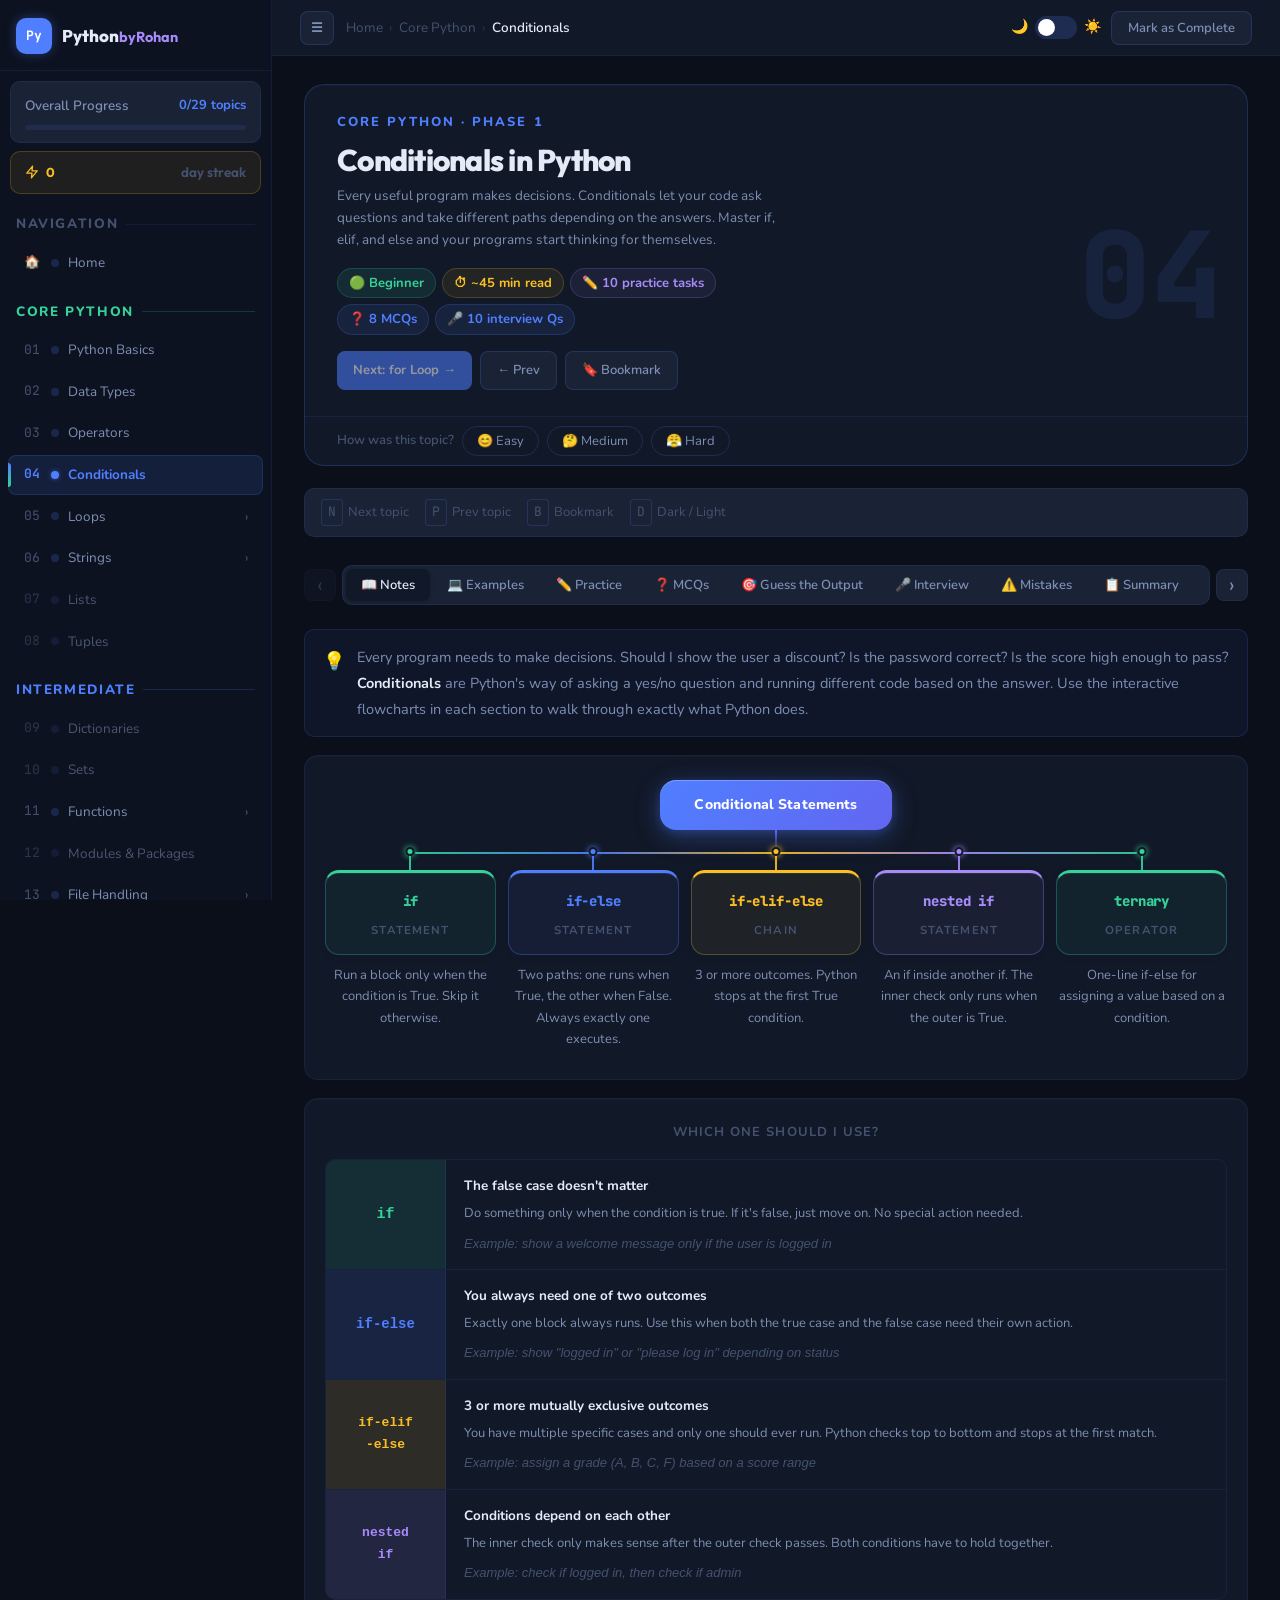
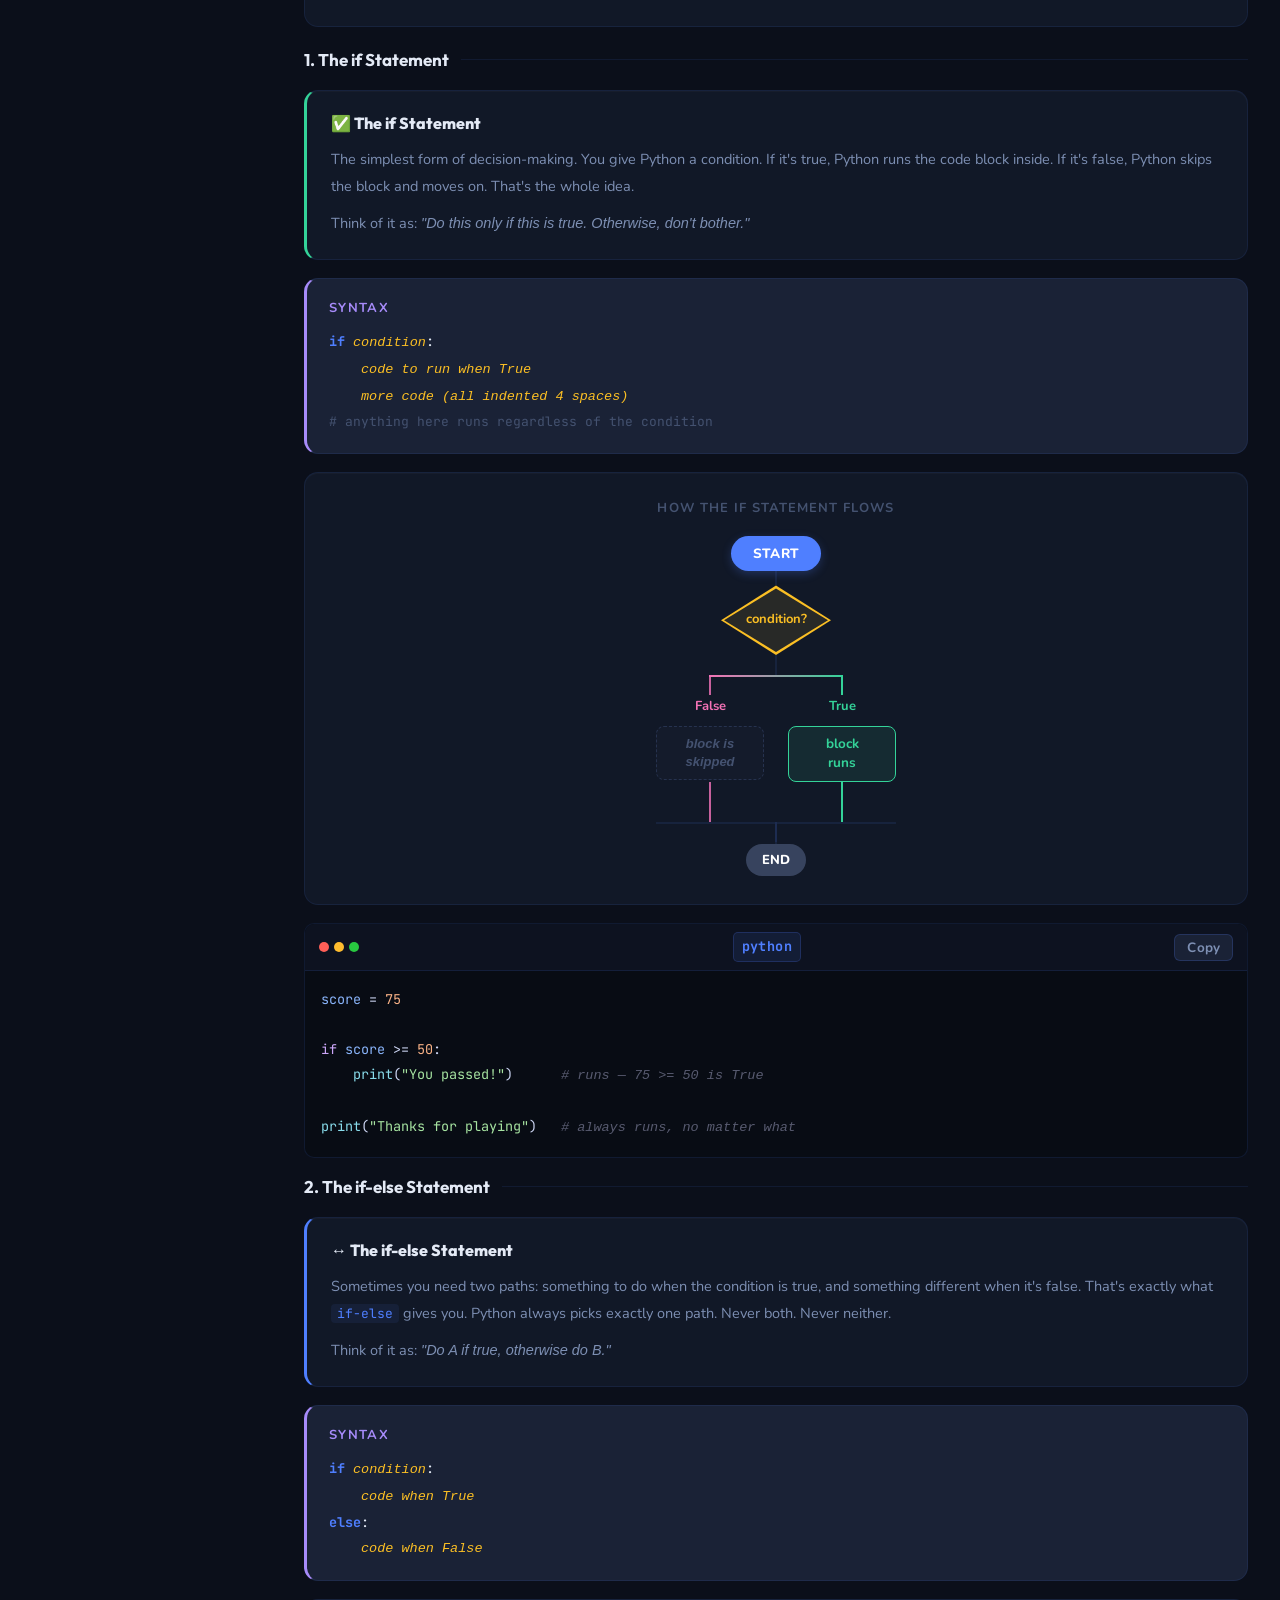
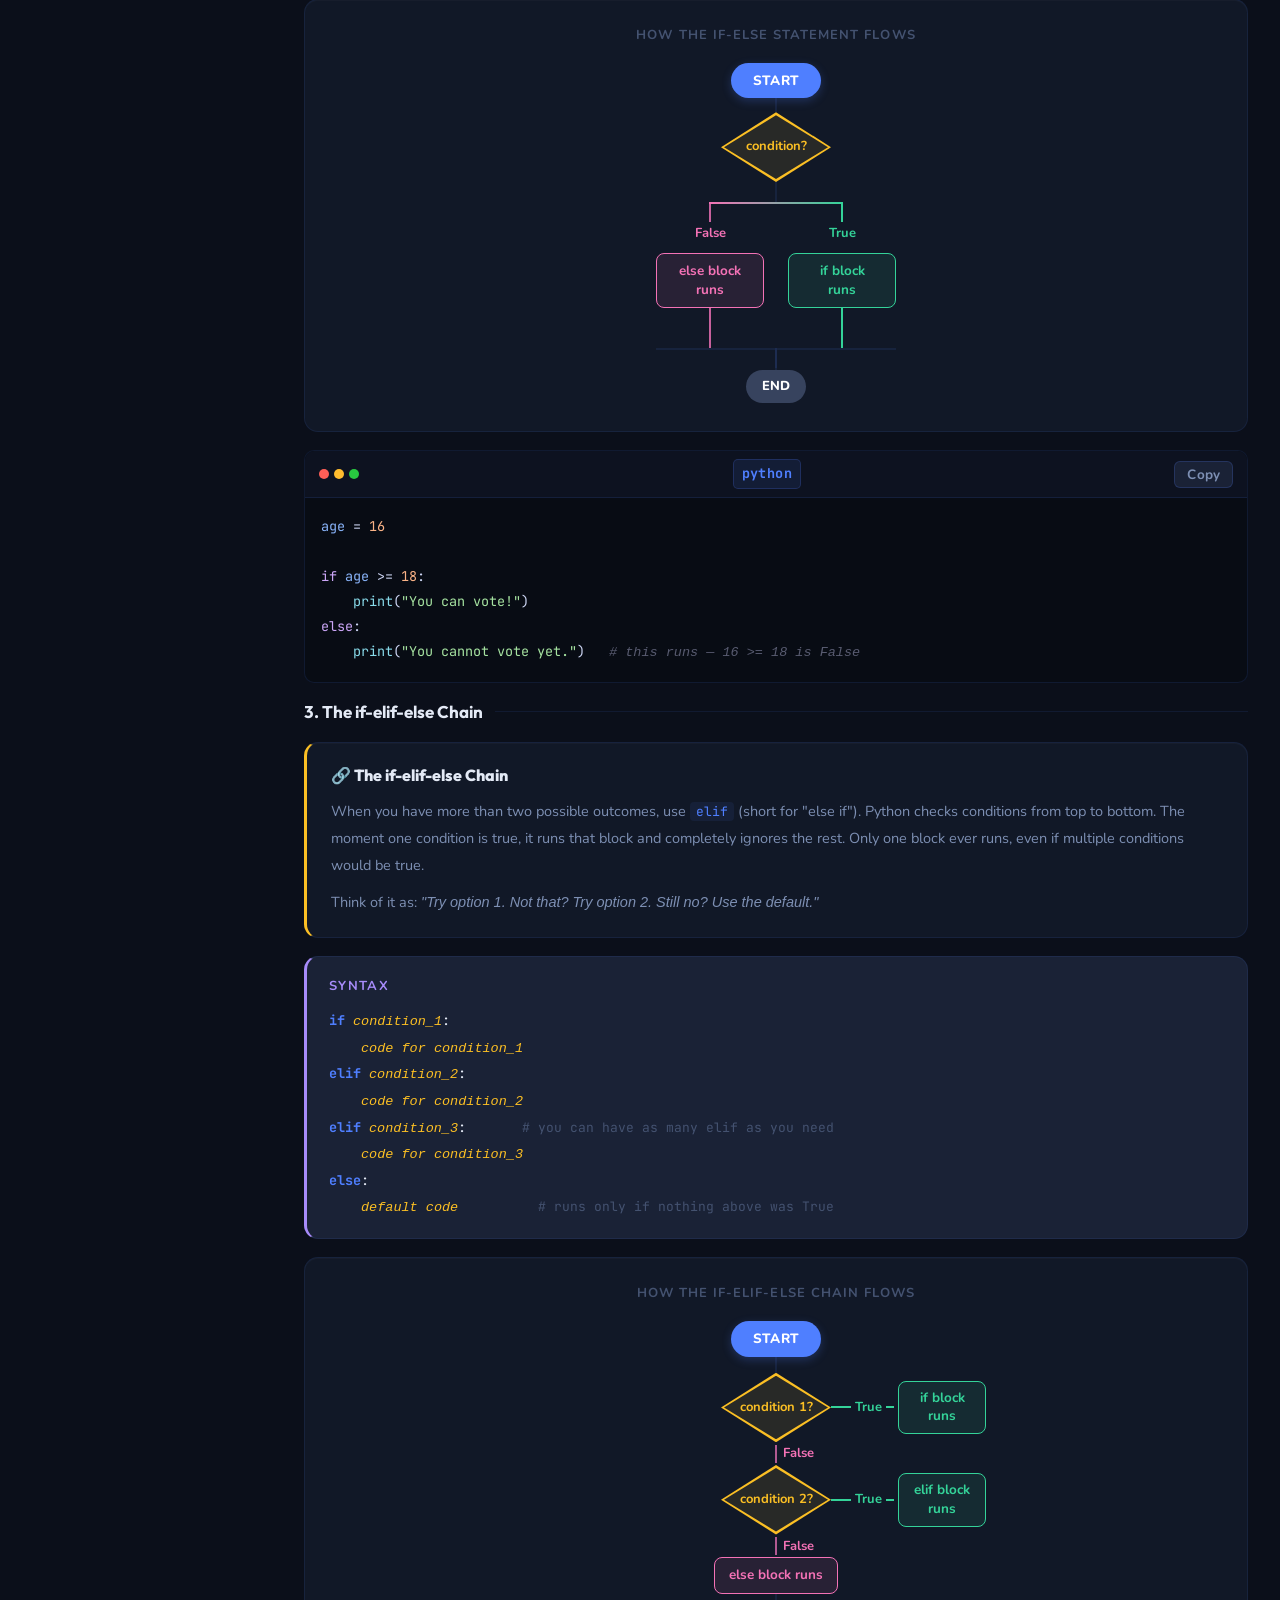
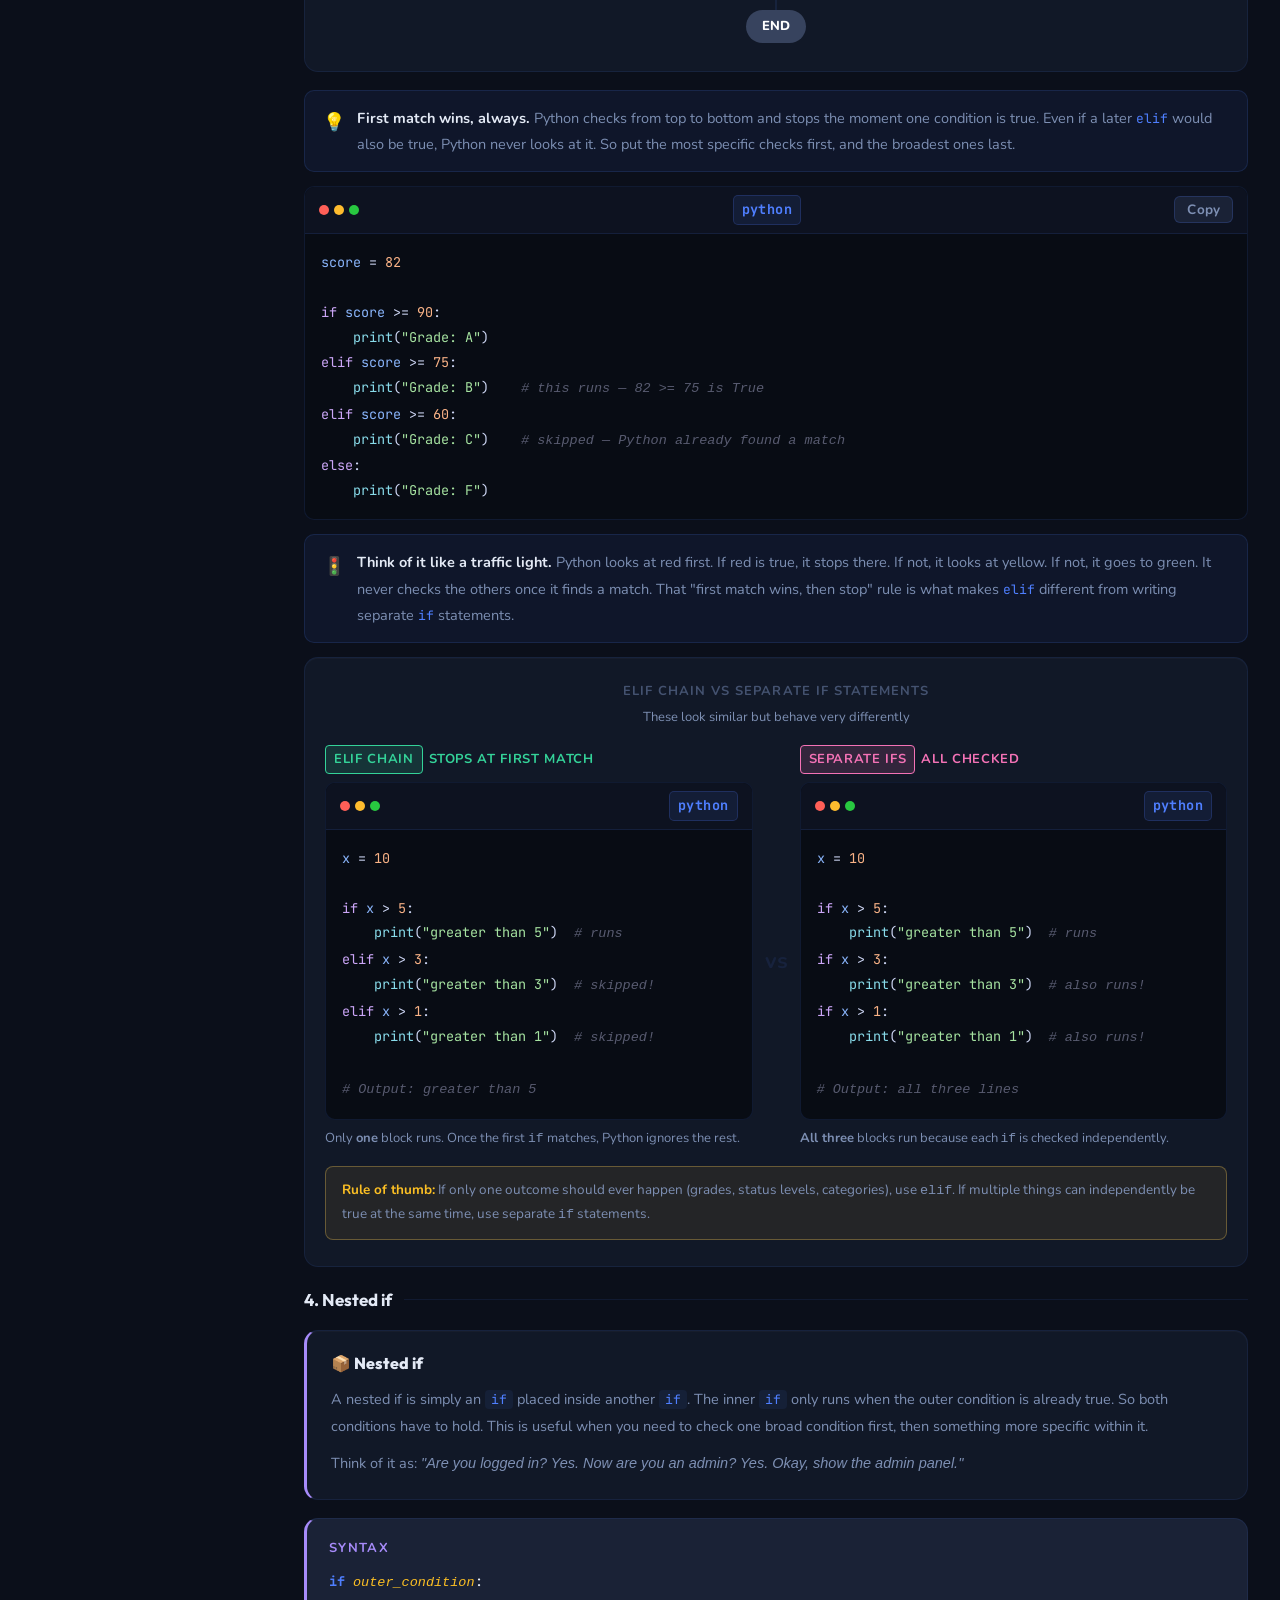
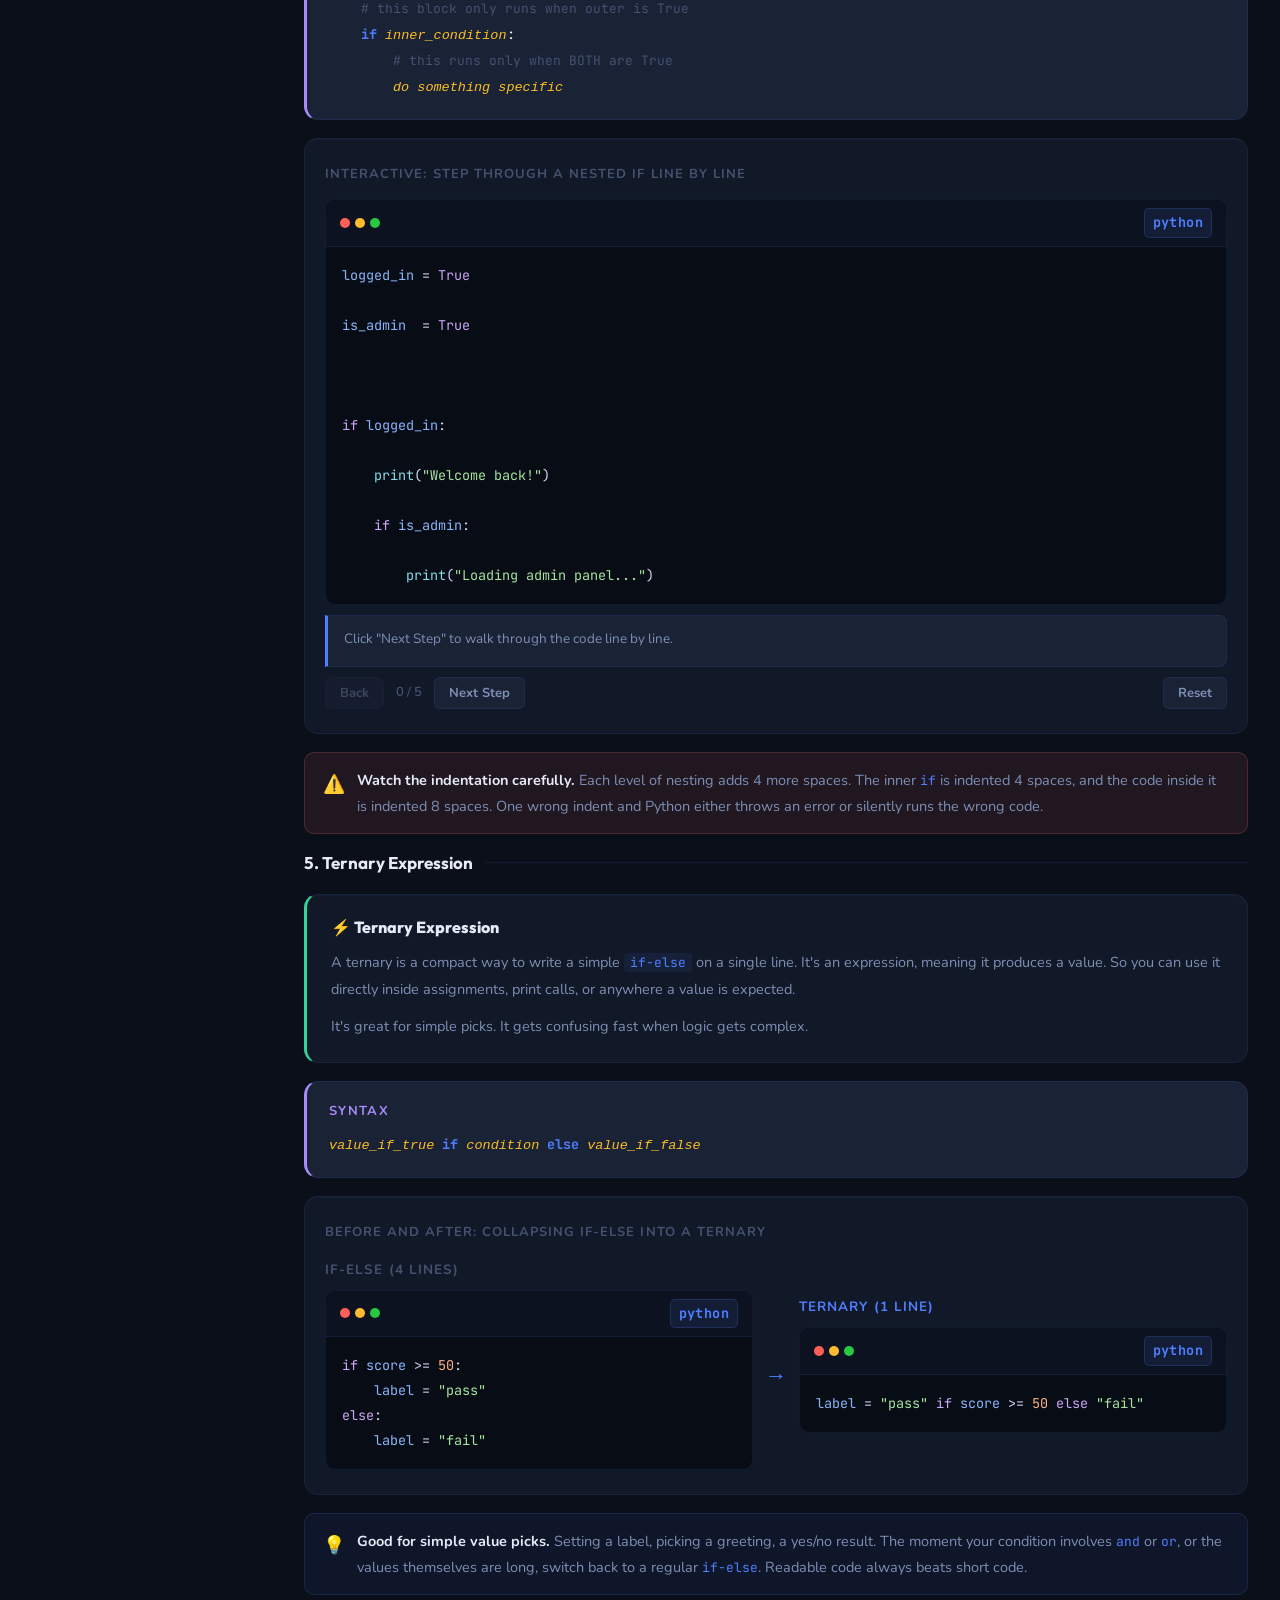
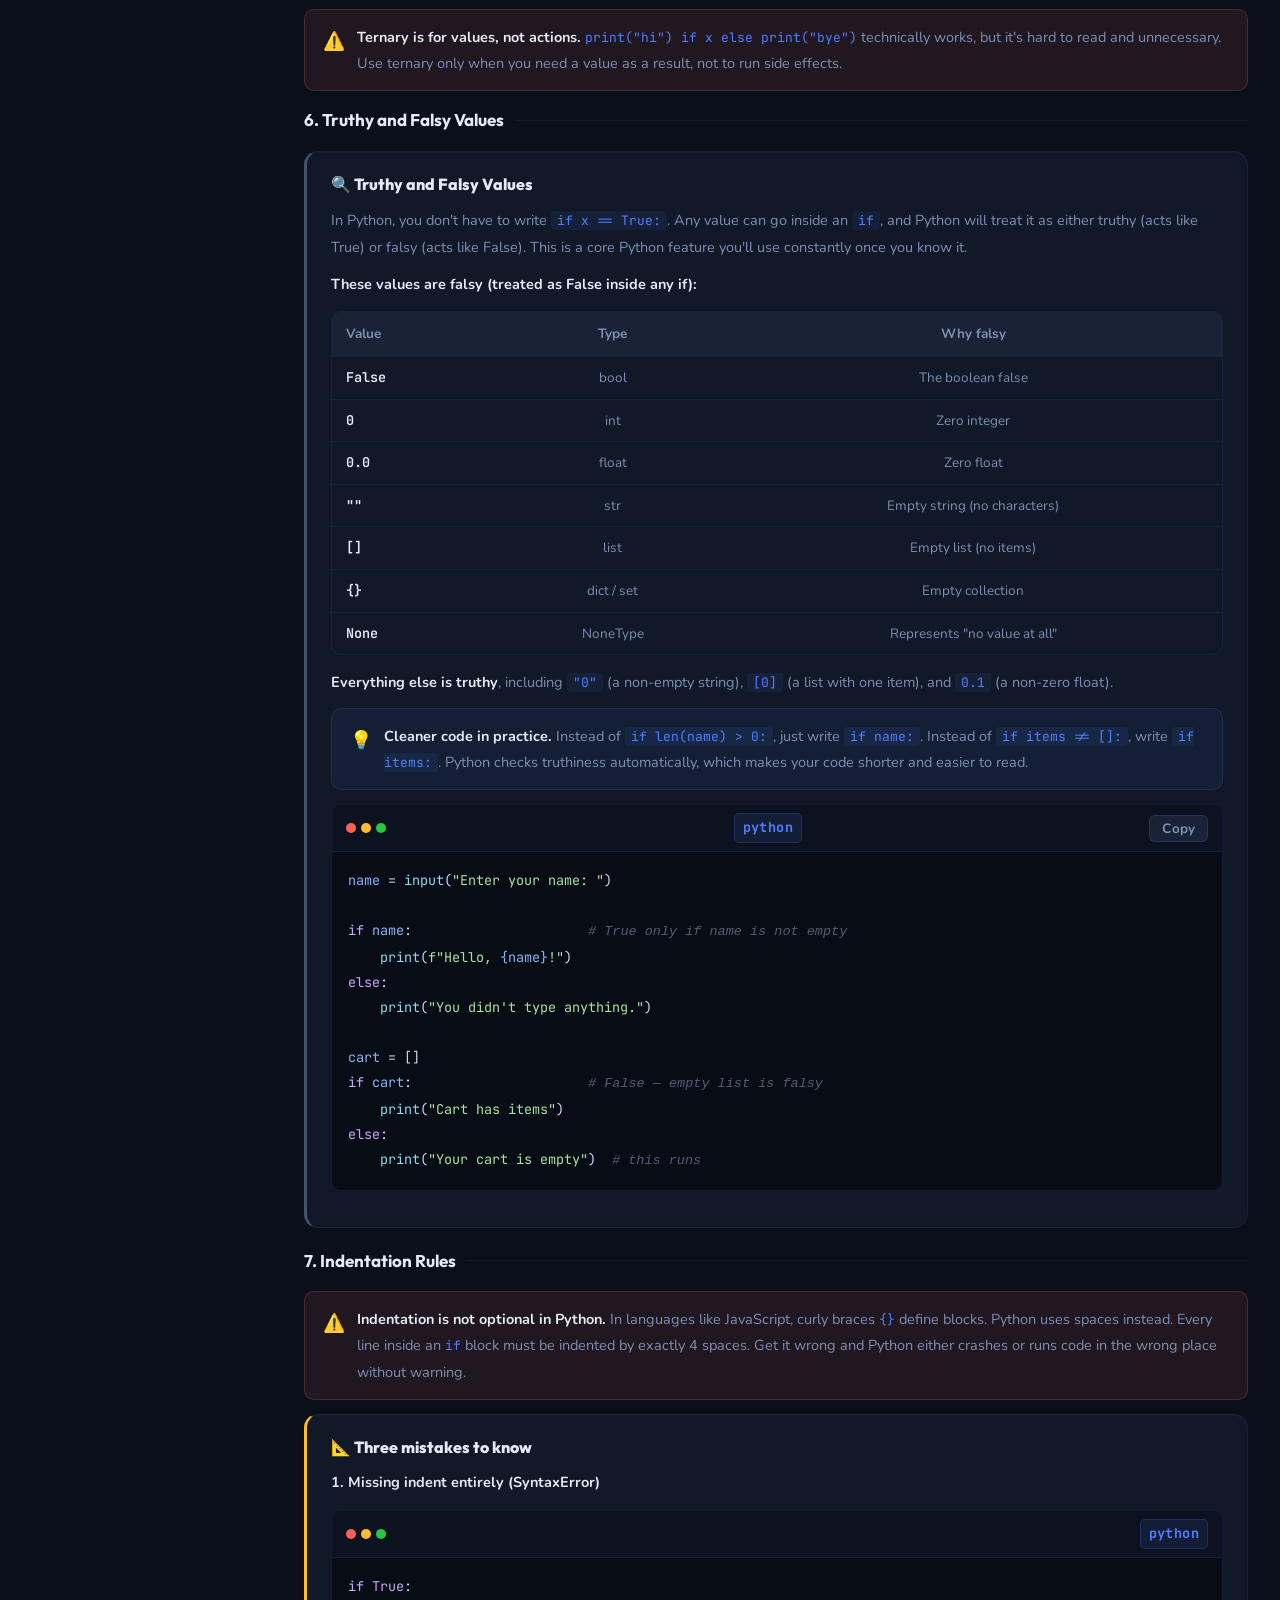
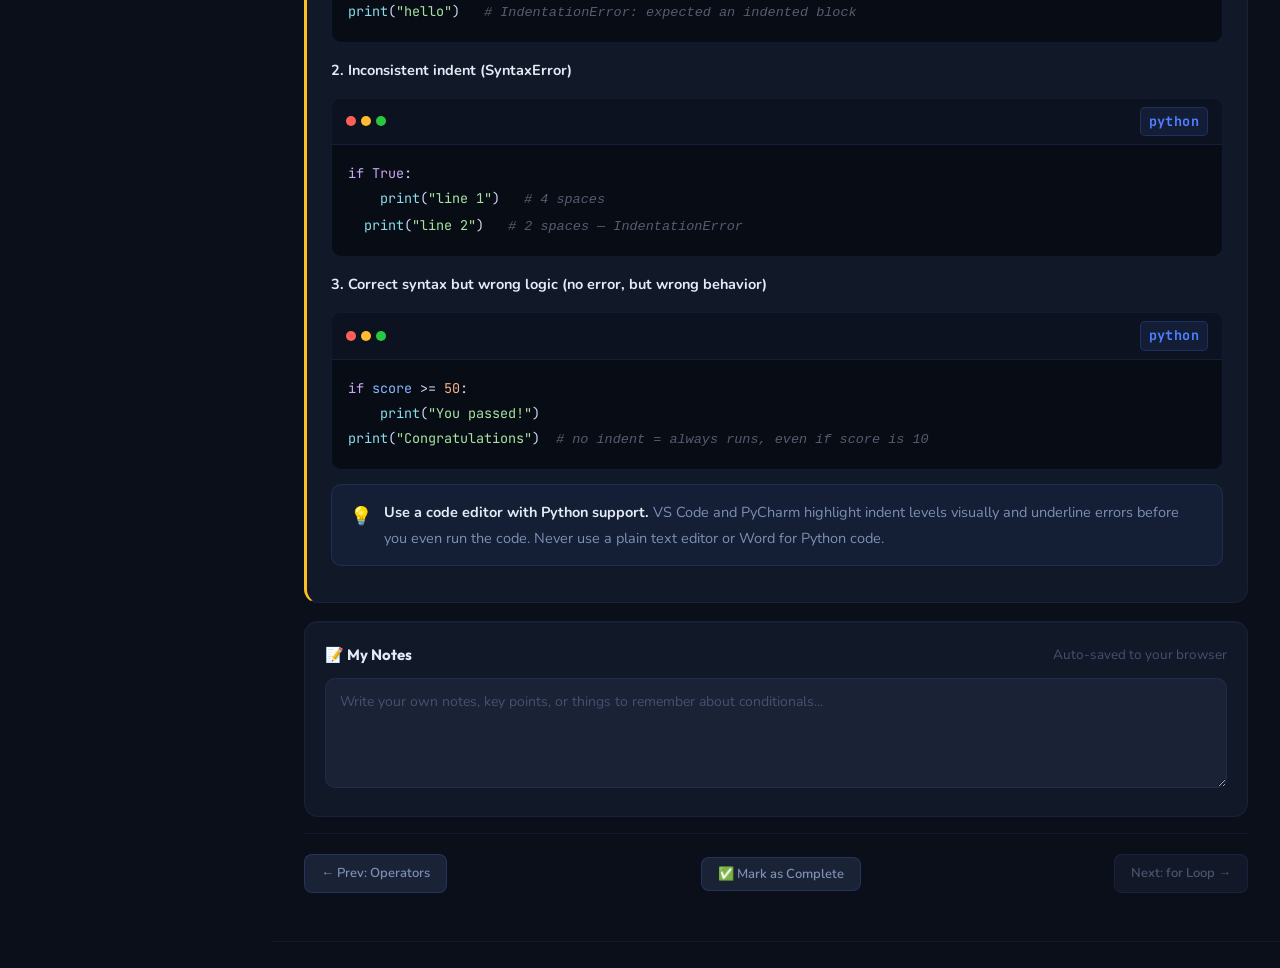
==== commit 20a82803: "Changes" ====
--- a/topics/conditionals.html
+++ b/topics/conditionals.html
@@ -8,16 +8,24 @@
   <link rel="icon" href="data:image/svg+xml,<svg xmlns='http://www.w3.org/2000/svg' viewBox='0 0 100 100'><text y='.9em' font-size='90'>🐍</text></svg>" />
   <link rel="stylesheet" href="../assets/style.css" />
   <style>
-    .topic-header{background:var(--card);border:1px solid var(--border);border-radius:var(--radius-xl);padding:28px 32px;margin-bottom:22px;position:relative;overflow:hidden;box-shadow:inset 0 1px 0 var(--card-shine)}
-    .topic-header-glow{position:absolute;top:-60px;right:-60px;width:260px;height:260px;background:radial-gradient(circle,rgba(79,127,255,.1) 0%,transparent 70%);pointer-events:none}
-    .topic-header-glow2{position:absolute;bottom:-40px;left:10%;width:160px;height:160px;background:radial-gradient(circle,rgba(52,211,153,.06) 0%,transparent 70%);pointer-events:none}
-    .topic-phase{font-size:10px;font-weight:700;letter-spacing:.12em;text-transform:uppercase;color:var(--accent);margin-bottom:10px;display:flex;align-items:center;gap:7px}
-    .topic-title{font-family:var(--font-display);font-size:clamp(22px,3vw,34px);font-weight:800;line-height:1.15;color:var(--text);margin-bottom:10px}
-    .topic-desc{font-size:14.5px;color:var(--text2);line-height:1.75;max-width:620px;margin-bottom:18px}
-    .topic-meta{display:flex;gap:16px;flex-wrap:wrap;margin-bottom:20px}
-    .meta-chip{display:flex;align-items:center;gap:5px;font-size:12px;color:var(--text3);font-weight:600}
-    .meta-dot{width:7px;height:7px;border-radius:50%}
-    .topic-actions{display:flex;gap:10px;flex-wrap:wrap}
+    /* Topic header */
+    .topic-header{background:var(--card);border:1px solid rgba(79,127,255,.22);border-radius:var(--radius-xl);margin-bottom:22px;position:relative;overflow:hidden;box-shadow:inset 0 1px 0 var(--card-shine);display:flex;flex-direction:column}
+    .topic-diff-row{border-top:1px solid var(--border);padding:9px 32px;display:flex;align-items:center;gap:8px;flex-wrap:wrap;position:relative;z-index:2}
+    .topic-bg-num{position:absolute;right:24px;top:50%;transform:translateY(-50%);font-size:120px;font-weight:900;color:rgba(79,127,255,.1);line-height:1;font-family:var(--font-mono);pointer-events:none;user-select:none;z-index:1}
+    body.light .topic-bg-num{color:rgba(79,127,255,.13)}
+    .topic-header-body{padding:26px 32px;position:relative;z-index:2;max-width:520px}
+    .topic-phase{font-size:13px;font-weight:800;letter-spacing:.16em;text-transform:uppercase;color:var(--accent);margin-bottom:10px}
+    .topic-title{font-family:var(--font-display);font-size:clamp(22px,2.8vw,30px);font-weight:800;line-height:1.1;color:var(--text);letter-spacing:-0.025em;margin-bottom:8px}
+    .topic-desc{font-size:13.5px;color:var(--text2);line-height:1.65;margin-bottom:16px}
+    .topic-meta{display:flex;gap:6px;flex-wrap:wrap;margin-bottom:16px}
+    .meta-chip{display:inline-flex;align-items:center;font-size:13px;font-weight:700;padding:3px 11px;border-radius:20px}
+    .meta-chip.green{color:var(--green);background:rgba(52,211,153,.1);border:1px solid rgba(52,211,153,.2)}
+    .meta-chip.amber{color:var(--amber);background:rgba(251,191,36,.08);border:1px solid rgba(251,191,36,.2)}
+    .meta-chip.purple{color:var(--purple);background:rgba(167,139,250,.08);border:1px solid rgba(167,139,250,.2)}
+    .meta-chip.blue{color:var(--accent);background:rgba(79,127,255,.1);border:1px solid rgba(79,127,255,.2)}
+    .topic-actions{display:flex;gap:8px;flex-wrap:wrap}
+    .topic-footer-btn{font-size:13px;font-weight:700;padding:7px 16px;border-radius:8px;background:var(--accent);color:#fff!important;border:none;cursor:pointer;text-decoration:none;display:inline-flex;align-items:center;transition:background .15s}
+    .topic-footer-btn:hover{background:var(--accent-hover,#3d6dee)}
     /* Layout boxes */
     .cbox{background:var(--card);border:1px solid var(--border);border-left:3px solid var(--accent);border-radius:var(--radius-lg);padding:22px 24px;margin-bottom:18px;box-shadow:inset 0 1px 0 var(--card-shine)}
     .cbox.green{border-left-color:var(--green)}
@@ -37,48 +45,48 @@
     .diagram-wrap{background:var(--card);border:1px solid var(--border);border-radius:var(--radius-lg);padding:24px 20px;margin-bottom:18px;overflow-x:auto;box-shadow:inset 0 1px 0 var(--card-shine)}
     /* Syntax box */
     .syntax-box{background:var(--bg3);border:1px solid var(--border);border-left:3px solid var(--purple);border-radius:var(--radius-lg);padding:18px 22px;margin-bottom:18px}
-    .syntax-box-label{font-size:10px;font-weight:700;letter-spacing:.1em;text-transform:uppercase;color:var(--purple);margin-bottom:10px}
+    .syntax-box-label{font-size:13px;font-weight:700;letter-spacing:.1em;text-transform:uppercase;color:var(--purple);margin-bottom:10px}
     .syntax-box pre{font-family:var(--font-mono);font-size:13.5px;color:var(--text);line-height:1.9;margin:0;white-space:pre;font-variant-ligatures:none}
     pre{font-variant-ligatures:none}
     .syntax-kw{color:var(--accent);font-weight:700}
     .syntax-ph{color:var(--amber);font-style:italic}
-    .syntax-cm{color:var(--text3);font-size:12px}
+    .syntax-cm{color:var(--text3);font-size:13px}
     /* Tables */
     .table-wrap{overflow-x:auto;margin:14px 0;border-radius:var(--radius);border:1px solid var(--border)}
     .data-table{width:100%;border-collapse:collapse;font-size:13.5px;font-family:var(--font-body)}
     .data-table th{background:var(--bg3);color:var(--text2);font-weight:700;padding:10px 14px;text-align:center;border-bottom:1px solid var(--border);white-space:nowrap}
     .data-table th:first-child{text-align:left}
     .data-table td{padding:9px 14px;text-align:center;border-bottom:1px solid var(--border);color:var(--text2)}
-    .data-table td:first-child{text-align:left;font-weight:600;color:var(--text);font-family:var(--font-mono);font-size:12.5px;font-variant-ligatures:none}
+    .data-table td:first-child{text-align:left;font-weight:600;color:var(--text);font-family:var(--font-mono);font-size:13.5px;font-variant-ligatures:none}
     .data-table tr:last-child td{border-bottom:none}
     .data-table tr:hover td{background:var(--bg3)}
     /* Practice — shared styles in style.css */
     /* Mistake tab enhancements */
-    .mistake-num{width:26px;height:26px;border-radius:50%;background:var(--red);color:#fff;font-size:12px;font-weight:800;display:flex;align-items:center;justify-content:center;flex-shrink:0}
-    .err-badge{font-size:10px;font-weight:700;letter-spacing:.05em;padding:2px 9px;border-radius:4px;flex-shrink:0;white-space:nowrap}
+    .mistake-num{width:26px;height:26px;border-radius:50%;background:var(--red);color:#fff;font-size:13px;font-weight:800;display:flex;align-items:center;justify-content:center;flex-shrink:0}
+    .err-badge{font-size:13px;font-weight:700;letter-spacing:.05em;padding:2px 9px;border-radius:4px;flex-shrink:0;white-space:nowrap}
     .err-syntax{background:rgba(239,68,68,.13);color:var(--red)}
     .err-logic{background:rgba(245,158,11,.13);color:var(--amber)}
     .wrong-mark{background:rgba(239,68,68,.28);border-radius:2px;outline:1.5px dashed rgba(239,68,68,.7);padding:0 2px;font-style:normal}
     .fix-mark{background:rgba(52,211,153,.22);border-radius:2px;outline:1.5px solid rgba(52,211,153,.6);padding:0 2px;font-style:normal}
     .error-box{margin-top:7px;padding:9px 14px;background:rgba(239,68,68,.06);border:1px solid rgba(239,68,68,.2);border-radius:6px}
-    .error-box-label{font-size:10px;font-weight:800;text-transform:uppercase;letter-spacing:.08em;color:var(--red);margin-bottom:4px;opacity:.85}
-    .error-box pre{font-family:var(--font-mono);font-size:11.5px;color:var(--red);margin:0;white-space:pre-wrap;font-variant-ligatures:none;line-height:1.6}
+    .error-box-label{font-size:13px;font-weight:800;text-transform:uppercase;letter-spacing:.08em;color:var(--red);margin-bottom:4px;opacity:.85}
+    .error-box pre{font-family:var(--font-mono);font-size:13px;color:var(--red);margin:0;white-space:pre-wrap;font-variant-ligatures:none;line-height:1.6}
     .logic-box{margin-top:7px;padding:9px 14px;background:rgba(245,158,11,.06);border:1px solid rgba(245,158,11,.2);border-radius:6px}
-    .logic-box-label{font-size:10px;font-weight:800;text-transform:uppercase;letter-spacing:.08em;color:var(--amber);margin-bottom:4px;opacity:.85}
-    .logic-box pre{font-family:var(--font-mono);font-size:11.5px;color:var(--amber);margin:0;white-space:pre-wrap;font-variant-ligatures:none;line-height:1.6}
+    .logic-box-label{font-size:13px;font-weight:800;text-transform:uppercase;letter-spacing:.08em;color:var(--amber);margin-bottom:4px;opacity:.85}
+    .logic-box pre{font-family:var(--font-mono);font-size:13px;color:var(--amber);margin:0;white-space:pre-wrap;font-variant-ligatures:none;line-height:1.6}
     .mistake-memory{margin-top:12px;padding:13px 16px;background:rgba(139,92,246,.07);border:1px solid rgba(139,92,246,.22);border-radius:8px}
-    .mistake-memory-label{font-size:10px;font-weight:800;letter-spacing:.1em;text-transform:uppercase;color:var(--purple);margin-bottom:5px;display:flex;align-items:center;gap:5px}
+    .mistake-memory-label{font-size:13px;font-weight:800;letter-spacing:.1em;text-transform:uppercase;color:var(--purple);margin-bottom:5px;display:flex;align-items:center;gap:5px}
     .mistake-memory-text{font-size:13.5px;color:var(--text2);line-height:1.75}
     .mistake-intro{font-size:14px;color:var(--text2);line-height:1.85;margin-bottom:14px}
     .mistake-intro strong{color:var(--text)}
     .mistake-code-pair{display:grid;grid-template-columns:1fr 1fr;gap:12px;margin-bottom:16px}
-    .mistake-code-label{font-size:10.5px;font-weight:800;letter-spacing:.09em;text-transform:uppercase;padding:5px 12px;border-radius:6px 6px 0 0;display:inline-block;margin-bottom:-2px}
+    .mistake-code-label{font-size:13px;font-weight:800;letter-spacing:.09em;text-transform:uppercase;padding:5px 12px;border-radius:6px 6px 0 0;display:inline-block;margin-bottom:-2px}
     .mistake-code-label.wrong{background:rgba(239,68,68,.15);color:var(--red)}
     .mistake-code-label.right{background:rgba(52,211,153,.15);color:var(--green)}
     .mistake-code-wrong .code-block{border-top:2px solid var(--red);border-radius:0 var(--radius-lg) var(--radius-lg) var(--radius-lg)}
     .mistake-code-right .code-block{border-top:2px solid var(--green);border-radius:0 var(--radius-lg) var(--radius-lg) var(--radius-lg)}
     .mistake-key-rule{margin-top:4px;padding:14px 18px;background:rgba(245,158,11,.07);border:1.5px solid rgba(245,158,11,.35);border-radius:10px;animation:rule-glow 2.5s ease-in-out infinite alternate}
-    .mistake-key-rule-label{font-size:10px;font-weight:800;letter-spacing:.1em;text-transform:uppercase;color:var(--amber);margin-bottom:7px;display:flex;align-items:center;gap:6px}
+    .mistake-key-rule-label{font-size:13px;font-weight:800;letter-spacing:.1em;text-transform:uppercase;color:var(--amber);margin-bottom:7px;display:flex;align-items:center;gap:6px}
     .mistake-key-rule-text{font-size:13.5px;color:var(--text);font-weight:600;line-height:1.7}
     .mistake-why{margin-top:14px;margin-bottom:14px;padding:10px 14px;background:var(--bg3);border-left:3px solid var(--accent);border-radius:0 7px 7px 0;font-size:13px;color:var(--text2);line-height:1.7}
     .mistake-why strong{color:var(--text)}
@@ -88,46 +96,118 @@
     .gto-card{background:var(--card);border:1px solid var(--border);border-radius:var(--radius-lg);padding:20px 22px;margin-bottom:14px;box-shadow:inset 0 1px 0 var(--card-shine)}
     .gto-header{display:flex;align-items:center;justify-content:space-between;margin-bottom:12px}
     .gto-title{font-family:var(--font-display);font-size:14px;font-weight:700;color:var(--text)}
-    .gto-reveal-btn{font-size:12px;font-weight:700;font-family:var(--font-body);color:var(--accent);background:rgba(79,127,255,.1);border:1px solid rgba(79,127,255,.25);border-radius:6px;padding:5px 14px;cursor:pointer;transition:background .2s}
+    .gto-reveal-btn{font-size:13px;font-weight:700;font-family:var(--font-body);color:var(--accent);background:rgba(79,127,255,.1);border:1px solid rgba(79,127,255,.25);border-radius:6px;padding:5px 14px;cursor:pointer;transition:background .2s}
     .gto-reveal-btn:hover{background:rgba(79,127,255,.2)}
     .gto-answer{margin-top:12px;padding:12px 16px;background:var(--bg3);border-radius:8px;border-left:3px solid var(--green);display:none}
     .gto-answer.visible{display:block}
-    .gto-answer-label{font-size:11px;font-weight:700;letter-spacing:.08em;text-transform:uppercase;color:var(--green);margin-bottom:6px}
+    .gto-answer-label{font-size:13.5px;font-weight:700;letter-spacing:.08em;text-transform:uppercase;color:var(--green);margin-bottom:6px}
     .gto-output{font-family:var(--font-mono);font-size:13.5px;color:var(--text);white-space:pre;line-height:1.7}
     .gto-explain{font-size:13px;color:var(--text2);line-height:1.7;margin-top:8px;padding-top:8px;border-top:1px solid var(--border)}
-    /* Summary */
-    .summary-grid{display:grid;grid-template-columns:1fr 1fr;gap:12px;margin-bottom:24px}
-    .summary-point{background:var(--card);border:1px solid var(--border);border-radius:var(--radius-lg);padding:16px 18px;box-shadow:inset 0 1px 0 var(--card-shine);display:flex;flex-direction:column;gap:8px}
-    .sp-top{display:flex;align-items:center;justify-content:space-between;gap:8px}
-    .sp-icon{font-size:20px;line-height:1;flex-shrink:0}
-    .sp-tag{font-size:10px;font-weight:700;letter-spacing:.07em;text-transform:uppercase;padding:3px 9px;border-radius:20px;background:var(--bg3);color:var(--text3);border:1px solid var(--border);flex-shrink:0}
-    .sp-title{font-size:14.5px;font-weight:700;color:var(--text);font-family:var(--font-mono);flex:1}
-    .sp-desc{font-size:12.5px;color:var(--text2);line-height:1.6;padding-left:4px}
-    .sp-desc li{margin-bottom:3px;list-style:none;padding-left:14px;position:relative}
-    .sp-desc li::before{content:"·";position:absolute;left:0;color:var(--accent);font-weight:700;font-size:16px;line-height:1.1}
-    .sp-code{font-size:11.5px;font-family:var(--font-mono);color:var(--accent);background:var(--bg2);border:1px solid var(--border);border-radius:5px;padding:5px 10px;margin-top:2px;font-variant-ligatures:none}
-    /* Quick Pick */
-    .qp-wrap{background:var(--card);border:1px solid var(--border);border-radius:var(--radius);overflow:hidden;margin-bottom:24px}
-    .qp-title{font-size:12px;font-weight:800;letter-spacing:.09em;text-transform:uppercase;color:var(--text3);padding:12px 16px;border-bottom:1px solid var(--border);background:var(--bg3)}
-    .qp-row{display:grid;grid-template-columns:1fr 1fr;align-items:center;border-bottom:1px solid var(--border);padding:11px 16px;gap:12px}
-    .qp-row:last-child{border-bottom:none}
-    .qp-row:nth-child(even){background:rgba(255,255,255,.015)}
-    .qp-situation{font-size:13px;color:var(--text2)}
-    .qp-answer{font-size:13px;font-weight:700;color:var(--accent);font-family:var(--font-mono)}
-    .summary-text strong{color:var(--text);display:block;margin-bottom:2px}
+    /* Summary — shared styles in style.css */
+    /* Scenario panels */
+    .scenario-grid{display:grid;grid-template-columns:1fr 1fr;gap:12px;margin-bottom:16px}
+    .scenario-card{border:1px solid var(--border);border-radius:var(--radius-lg);overflow:hidden}
+    .scenario-label{font-size:13px;font-weight:800;letter-spacing:.1em;text-transform:uppercase;padding:9px 14px;border-bottom:1px solid var(--border)}
+    .scenario-true .scenario-label{color:var(--green);background:rgba(52,211,153,.06)}
+    .scenario-false .scenario-label{color:var(--red);background:rgba(248,113,113,.06)}
+    .hl-run{background:rgba(52,211,153,.11);display:block;margin:0 -1rem;padding:0 1rem}
+    .hl-skip{display:block;margin:0 -1rem;padding:0 1rem;opacity:.38;text-decoration:line-through}
+    .hl-check{display:block;margin:0 -1rem;padding:0 1rem;background:rgba(79,127,255,.08)}
+    /* Execution tracer */
+    .tracer-wrap{background:var(--bg3);border:1px solid var(--border);border-radius:var(--radius-lg);padding:14px 16px;margin-bottom:18px}
+    .tracer-header-label{font-size:13px;font-weight:800;letter-spacing:.1em;text-transform:uppercase;color:var(--text3);margin-bottom:10px}
+    .tracer-row{display:flex;align-items:center;gap:8px;flex-wrap:wrap}
+    .tracer-var{font-size:13px;font-family:var(--font-mono);color:var(--text2);font-weight:600}
+    .tracer-input{width:72px;padding:5px 8px;border:1px solid var(--border);border-radius:6px;background:var(--card);color:var(--text);font-size:13px;font-family:var(--font-mono)}
+    .tracer-btn{font-size:13px;font-weight:700;padding:6px 14px;border-radius:6px;background:var(--accent);color:#fff;border:none;cursor:pointer;font-family:var(--font-body);transition:opacity .2s}
+    .tracer-btn:hover{opacity:.85}
+    .tracer-output{margin-top:12px;display:none}
+    .tracer-output.show{display:block}
+    .tracer-step{display:flex;align-items:flex-start;gap:9px;padding:7px 0;border-bottom:1px solid var(--border);font-size:13px;color:var(--text2);line-height:1.55}
+    .tracer-step:last-child{border-bottom:none}
+    .tracer-step code{font-family:var(--font-mono);font-size:13px;color:var(--accent);background:rgba(79,127,255,.09);padding:1px 5px;border-radius:3px;font-variant-ligatures:none}
+    .tracer-num{min-width:20px;height:20px;border-radius:50%;background:var(--bg2);border:1px solid var(--border);font-size:13px;font-weight:700;color:var(--text3);display:flex;align-items:center;justify-content:center;flex-shrink:0;margin-top:2px}
+    .step-check .tracer-num{background:rgba(79,127,255,.1);color:var(--accent);border-color:rgba(79,127,255,.3)}
+    .step-true  .tracer-num{background:rgba(52,211,153,.1);color:var(--green);border-color:rgba(52,211,153,.3)}
+    .step-false .tracer-num{background:rgba(248,113,113,.1);color:var(--red);border-color:rgba(248,113,113,.3)}
+    .step-run   .tracer-num{background:rgba(79,127,255,.1);color:var(--accent);border-color:rgba(79,127,255,.3)}
+    .step-done  .tracer-num{background:rgba(52,211,153,.1);color:var(--green);border-color:rgba(52,211,153,.3)}
+    /* Code line stepper (nested if) */
+    .code-step-line{display:block;transition:background .3s ease}
+    .code-step-line.hl{background:rgba(79,127,255,.13);border-radius:3px;padding:0 5px;margin:0 -5px}
+    /* Nested stepper controls */
+    .flow-controls{display:flex;align-items:center;gap:8px;margin-top:10px;flex-wrap:wrap}
+    .flow-btn{font-size:13px;font-weight:700;padding:6px 14px;border-radius:6px;border:1px solid var(--border);background:var(--bg3);color:var(--text2);cursor:pointer;transition:background .2s,color .2s;font-family:var(--font-body)}
+    .flow-btn:hover:not(:disabled){background:var(--accent);color:#fff;border-color:var(--accent)}
+    .flow-btn:disabled{opacity:.4;cursor:default}
+    .flow-step-label{font-size:13px;color:var(--text3);font-weight:600;margin:0 4px}
+    .flow-desc-box{background:var(--bg3);border:1px solid var(--border);border-left:3px solid var(--accent);border-radius:0 8px 8px 0;padding:12px 16px;font-size:13.5px;color:var(--text2);line-height:1.7;margin-top:10px;min-height:52px;transition:all .3s ease}
+    .ternary-grid{display:grid;grid-template-columns:1fr auto 1fr;gap:12px;align-items:center}
+    @media(max-width:580px){.ternary-grid{grid-template-columns:1fr}}
+    @media(max-width:560px){.scenario-grid{grid-template-columns:1fr}}
     /* Nav */
     .topic-nav{display:flex;justify-content:space-between;align-items:center;padding:20px 0;margin-top:16px;border-top:1px solid var(--border);flex-wrap:wrap;gap:10px}
     .example-header{display:flex;align-items:center;justify-content:space-between;margin-bottom:10px}
     .example-title{font-family:var(--font-display);font-size:15px;font-weight:700;color:var(--text)}
-    .cs-tabs-wrap{border:1px solid var(--border);border-radius:var(--radius-lg);overflow:hidden;margin-bottom:8px}
-    .cs-tabs-bar{display:flex;overflow-x:auto;border-bottom:1px solid var(--border);background:var(--bg3)}
-    .cs-tab{padding:9px 16px;font-size:12.5px;font-family:var(--font-mono);font-weight:600;background:none;border:none;border-bottom:2px solid transparent;color:var(--text3);cursor:pointer;white-space:nowrap;transition:color .15s,border-color .15s}
-    .cs-tab:hover{color:var(--text2)}
-    .cs-tab.active{color:var(--accent);border-bottom-color:var(--accent)}
-    .cs-panel{display:none}
-    .cs-panel.active{display:block}
-    .cs-note{font-size:13px;color:var(--text2);line-height:1.7;padding:12px 16px;border-top:1px solid var(--border);background:var(--bg3)}
-    @media(max-width:700px){.summary-grid{grid-template-columns:1fr}.qp-row{grid-template-columns:1fr}}
+    /* Overview tree */
+    .ov-tree{text-align:center}
+    .ov-root{display:inline-flex;align-items:center;background:linear-gradient(135deg,#4f7fff,#6366f1);color:#fff;padding:13px 34px;border-radius:16px;font-size:14px;font-weight:800;position:relative;box-shadow:0 6px 24px rgba(79,127,255,.35),0 2px 8px rgba(79,127,255,.2),inset 0 1px 0 rgba(255,255,255,.25);letter-spacing:.01em}
+    .ov-root::after{content:'';position:absolute;bottom:-22px;left:50%;transform:translateX(-50%);width:2px;height:22px;background:linear-gradient(to bottom,#6366f1,transparent)}
+    .ov-branches{display:grid;grid-template-columns:repeat(5,1fr);gap:12px;margin-top:40px;position:relative}
+    .ov-branch{display:flex;flex-direction:column;align-items:center;position:relative}
+    /* Colored gradient bus line */
+    .ov-branches::before{content:'';position:absolute;top:-18px;left:10%;right:10%;height:2px;background:linear-gradient(to right,var(--green) 0%,var(--accent) 25%,var(--amber) 50%,var(--purple) 75%,var(--accent2) 100%);border-radius:2px;opacity:.9}
+    /* Colored vertical branch line */
+    .ov-branch::before{content:'';position:absolute;top:-18px;left:50%;transform:translateX(-50%);width:2px;height:18px;background:var(--ov-color,var(--border));opacity:.9}
+    /* Colored dot at junction */
+    .ov-branch::after{content:'';position:absolute;top:-23px;left:50%;transform:translateX(-50%);width:9px;height:9px;border-radius:50%;background:var(--ov-color,var(--border));border:2px solid var(--card);z-index:1;box-shadow:0 0 6px var(--ov-color)}
+    /* Card: tinted background + stronger border top */
+    .ov-card{background:color-mix(in srgb,var(--ov-color,var(--accent)) 6%,var(--card));border:1px solid color-mix(in srgb,var(--ov-color,var(--border)) 25%,var(--border));border-top:3px solid var(--ov-color,var(--border));border-radius:14px;padding:16px 12px 14px;text-align:center;width:100%;box-shadow:inset 0 1px 0 rgba(255,255,255,.07),0 2px 8px rgba(0,0,0,.06);transition:transform .2s ease,box-shadow .2s ease,background .2s ease}
+    .ov-card:hover{transform:translateY(-5px);box-shadow:0 10px 28px color-mix(in srgb,var(--ov-color,var(--accent)) 20%,transparent),inset 0 1px 0 rgba(255,255,255,.1);background:color-mix(in srgb,var(--ov-color,var(--accent)) 12%,var(--card))}
+    .ov-kw{font-family:var(--font-mono);font-size:14px;font-weight:800;display:block;font-variant-ligatures:none;letter-spacing:-.01em;margin-bottom:6px}
+    .ov-type{display:block;font-size:11.5px;font-weight:700;text-transform:uppercase;letter-spacing:.1em;color:var(--text3);margin-top:4px}
+    .ov-desc{font-size:13px;color:var(--text2);line-height:1.65;margin-top:10px;text-align:center;padding:0 2px}
+    @media(max-width:680px){.ov-branches{grid-template-columns:repeat(2,1fr)}.ov-branches::before,.ov-branch::before,.ov-branch::after{display:none}.ov-branches .ov-branch:last-child{grid-column:1/-1}}
+    /* Cheat sheet — shared styles in style.css */
+    /* ── HTML Flowcharts (fct) ── */
+    .fct{display:flex;flex-direction:column;align-items:center;max-width:340px;margin:0 auto}
+    .fct-oval{border-radius:50px;padding:6px 22px;font-size:13.5px;font-weight:800;letter-spacing:.02em}
+    .fct-start{background:var(--accent);color:#fff;box-shadow:0 3px 10px color-mix(in srgb,var(--accent) 25%,transparent)}
+    .fct-end{background:color-mix(in srgb,var(--text3) 75%,transparent);color:#fff;font-size:13px;padding:5px 16px}
+    /* Diamond decision: clip-path with layered pseudo-elements for border */
+    .fct-decision{position:relative;isolation:isolate;display:inline-flex;align-items:center;justify-content:center;padding:26px 18px;font-size:13px;font-weight:700;color:var(--amber);text-align:center;line-height:1.35;min-width:110px}
+    .fct-decision::before{content:'';position:absolute;inset:0;clip-path:polygon(50% 0%,100% 50%,50% 100%,0% 50%);background:var(--amber);z-index:-2}
+    .fct-decision::after{content:'';position:absolute;inset:3px;clip-path:polygon(50% 0%,100% 50%,50% 100%,0% 50%);background:color-mix(in srgb,var(--amber) 10%,var(--card));z-index:-1}
+    .fct-process{border-radius:8px;padding:8px 12px;font-size:13.5px;font-weight:700;text-align:center;width:108px;line-height:1.4}
+    .fct-pt{background:color-mix(in srgb,var(--green) 10%,var(--card));border:1.5px solid var(--green);color:var(--green)}
+    .fct-pf{background:color-mix(in srgb,var(--accent4,#f43f5e) 10%,var(--card));border:1.5px solid var(--accent4,#f43f5e);color:var(--accent4,#f43f5e)}
+    .fct-skip{background:color-mix(in srgb,var(--text3) 5%,var(--card));border:1.5px dashed color-mix(in srgb,var(--text3) 30%,var(--border));color:var(--text3);border-radius:8px;padding:8px 10px;font-size:13px;font-weight:600;text-align:center;width:108px;font-style:italic;line-height:1.4}
+    .fct-vc{width:2px;background:var(--border);align-self:center}
+    .fct-vct{background:var(--green)}
+    .fct-vcf{background:color-mix(in srgb,var(--accent4,#f43f5e) 70%,var(--border))}
+    .fct-split{display:flex;flex-direction:column;align-items:center}
+    .fct-branches{display:flex;gap:24px;position:relative;padding-top:20px}
+    .fct-branches::before{content:'';position:absolute;top:0;left:22%;right:22%;height:2px;background:linear-gradient(to right,var(--accent4,#f43f5e),var(--green))}
+    /* No padding-top on branch — drop line uses top:-20px to reach the bus */
+    .fct-branch{display:flex;flex-direction:column;align-items:center;position:relative;padding-bottom:20px}
+    .fct-branch::before{content:'';position:absolute;top:-20px;left:50%;transform:translateX(-50%);width:2px;height:20px}
+    /* bottom:-20px + height:40px spans from content bottom through padding to merge bar */
+    .fct-branch::after{content:'';position:absolute;bottom:-20px;left:50%;transform:translateX(-50%);width:2px;height:40px}
+    .fct-bt::before,.fct-bt::after{background:var(--green)}
+    .fct-bf::before,.fct-bf::after{background:color-mix(in srgb,var(--accent4,#f43f5e) 80%,var(--border))}
+    .fct-blabel{font-size:13px;font-weight:700;margin-bottom:8px}
+    .fct-blt{color:var(--green)}
+    .fct-blf{color:var(--accent4,#f43f5e)}
+    .fct-merge{width:100%;height:2px;background:var(--border);margin-top:20px;position:relative}
+    .fct-merge::after{content:'';position:absolute;top:0;left:50%;transform:translateX(-50%);width:2px;height:20px;background:var(--border)}
+    /* Elif vertical chain */
+    .fct-chain{max-width:420px}
+    .fct-drow{display:grid;grid-template-columns:1fr auto 1fr;align-items:center;width:100%}
+    .fct-drow-label-r{padding-left:6px;font-size:13px;font-weight:700;color:var(--accent4,#f43f5e);align-self:center}
+    .fct-arm{display:flex;align-items:center;gap:4px}
+    .fct-arm-line{width:20px;height:2px;background:var(--green);flex-shrink:0}
+    .fct-arm-tag{font-size:13px;font-weight:700;color:var(--green)}
+    .fct-arm-sep{width:8px;height:2px;background:var(--green);flex-shrink:0}
   </style>
 </head>
 <body>
@@ -145,9 +225,13 @@
     <div class="progress-meta"><span>Overall Progress</span><span data-progress-count>0/29 topics</span></div>
     <div class="progress-track"><div class="progress-fill" style="width:0%"></div></div>
   </div>
+      <div class="sidebar-streak">
+      <svg width="14" height="14" viewBox="0 0 24 24" fill="none" stroke="var(--amber)" stroke-width="2.2" stroke-linecap="round" stroke-linejoin="round"><polygon points="13 2 3 14 12 14 11 22 21 10 12 10 13 2"/></svg>
+      <span data-streak>0</span>&nbsp;<span class="sb-streak-lbl">day streak</span>
+    </div>
   <div class="sidebar-label">Navigation</div>
   <a href="../index.html" class="nav-item"><span class="nav-num">🏠</span><span class="nav-dot"></span>Home</a>
-  <div class="sidebar-label">Core Python</div>
+  <div class="sidebar-label" data-phase="green">Core Python</div>
   <a href="python-basics.html" class="nav-item"><span class="nav-num">01</span><span class="nav-dot" id="dot-python-basics"></span>Python Basics</a>
   <a href="data-types.html" class="nav-item"><span class="nav-num">02</span><span class="nav-dot" id="dot-data-types"></span>Data Types</a>
   <a href="operators.html" class="nav-item"><span class="nav-num">03</span><span class="nav-dot" id="dot-operators"></span>Operators</a>
@@ -162,7 +246,7 @@
   </div>
   <a href="lists.html" class="nav-item"><span class="nav-num">07</span><span class="nav-dot"></span>Lists</a>
   <a href="tuples.html" class="nav-item"><span class="nav-num">08</span><span class="nav-dot"></span>Tuples</a>
-  <div class="sidebar-label">Intermediate</div>
+  <div class="sidebar-label" data-phase="accent">Intermediate</div>
   <a href="dictionaries.html" class="nav-item"><span class="nav-num">09</span><span class="nav-dot"></span>Dictionaries</a>
   <a href="sets.html" class="nav-item"><span class="nav-num">10</span><span class="nav-dot"></span>Sets</a>
   <div class="nav-group" data-group="functions">
@@ -182,7 +266,7 @@
     <div class="nav-group-header"><span class="nav-num">15</span><span class="nav-dot"></span>OOP<span class="nav-group-arrow">›</span></div>
     <div class="nav-sub"><a href="oop-classes.html" class="nav-sub-item">Classes &amp; Objects</a><a href="oop-inheritance.html" class="nav-sub-item">Inheritance</a><a href="oop-advanced.html" class="nav-sub-item">Advanced OOP</a></div>
   </div>
-  <div class="sidebar-label">Advanced</div>
+  <div class="sidebar-label" data-phase="purple">Advanced</div>
   <a href="iterators-generators.html" class="nav-item"><span class="nav-num">16</span><span class="nav-dot"></span>Iterators &amp; Generators</a>
   <a href="decorators.html" class="nav-item"><span class="nav-num">17</span><span class="nav-dot"></span>Decorators</a>
   <div class="nav-group" data-group="numpy">
@@ -225,24 +309,25 @@
 
     <!-- TOPIC HEADER -->
     <div class="topic-header animate-fadeup">
-      <div class="topic-header-glow"></div>
-      <div class="topic-header-glow2"></div>
-      <div class="topic-phase"><span class="badge badge-accent">Module 04</span>Core Python · Phase 1</div>
-      <div class="topic-title">Conditionals in Python</div>
-      <div class="topic-desc">Every useful program makes decisions. Conditionals let your code ask questions and take different paths depending on the answers. Master if, elif, and else and your programs start thinking for themselves.</div>
-      <div class="topic-meta">
-        <div class="meta-chip"><div class="meta-dot" style="background:var(--green)"></div>Beginner</div>
-        <div class="meta-chip"><div class="meta-dot" style="background:var(--accent3)"></div>~45 min read</div>
-        <div class="meta-chip"><div class="meta-dot" style="background:var(--accent)"></div>10 practice tasks</div>
-        <div class="meta-chip"><div class="meta-dot" style="background:var(--accent2)"></div>8 MCQs</div>
-        <div class="meta-chip"><div class="meta-dot" style="background:var(--accent4)"></div>10 interview Qs</div>
-      </div>
-      <div class="topic-actions">
-        <button class="btn" data-bookmark="conditionals">🔖 Bookmark</button>
-        <a href="operators.html" class="btn" id="prevTopicBtn">← Prev: Operators</a>
-        <a href="loops-for.html" class="btn" id="nextTopicBtn">Next: for Loop →</a>
-      </div>
-      <div class="diff-rating">
+      <div class="topic-bg-num">04</div>
+      <div class="topic-header-body">
+        <div class="topic-phase">Core Python · Phase 1</div>
+        <div class="topic-title">Conditionals in Python</div>
+        <div class="topic-desc">Every useful program makes decisions. Conditionals let your code ask questions and take different paths depending on the answers. Master if, elif, and else and your programs start thinking for themselves.</div>
+        <div class="topic-meta">
+          <div class="meta-chip green">🟢 Beginner</div>
+          <div class="meta-chip amber">⏱ ~45 min read</div>
+          <div class="meta-chip purple">✏️ 10 practice tasks</div>
+          <div class="meta-chip blue">❓ 8 MCQs</div>
+          <div class="meta-chip blue">🎤 10 interview Qs</div>
+        </div>
+        <div class="topic-actions">
+          <a href="loops-for.html" class="topic-footer-btn" id="nextTopicBtn">Next: for Loop →</a>
+          <a href="operators.html" class="btn" id="prevTopicBtn">← Prev</a>
+          <button class="btn" data-bookmark="conditionals">🔖 Bookmark</button>
+        </div>
+      </div>
+      <div class="topic-diff-row">
         <span class="diff-rating-label">How was this topic?</span>
         <button class="diff-btn" data-diff="easy">😊 Easy</button>
         <button class="diff-btn" data-diff="medium">🤔 Medium</button>
@@ -273,77 +358,500 @@
     <!-- ═══════════════ TAB 1: NOTES ═══════════════ -->
     <div class="tab-panel active animate-fadeup delay-2">
 
-      <!-- PLACEHOLDER: intro callout -->
       <div class="callout callout-tip" style="margin-bottom:18px">
         <span class="callout-icon">💡</span>
-        <span><strong>Coming up:</strong> if, if-else, if-elif-else, nested if, ternary expression, truthy/falsy values. Each section has a syntax box, a flowchart, and examples.</span>
-      </div>
-
-      <!-- PLACEHOLDER: Overview diagram -->
-      <div class="diagram-wrap" style="text-align:center;padding:40px 20px;color:var(--text3)">
-        <div style="font-size:13px">📊 Overview diagram goes here</div>
-      </div>
-
-      <!-- PLACEHOLDER: Section 1 — if statement -->
+        <span>Every program needs to make decisions. Should I show the user a discount? Is the password correct? Is the score high enough to pass? <strong>Conditionals</strong> are Python's way of asking a yes/no question and running different code based on the answer. Use the interactive flowcharts in each section to walk through exactly what Python does.</span>
+      </div>
+
+      <!-- OVERVIEW -->
+      <div class="diagram-wrap" style="padding-bottom:28px">
+        <div class="ov-tree">
+          <div class="ov-root">Conditional Statements</div>
+          <div class="ov-branches">
+            <div class="ov-branch" style="--ov-color:var(--green)">
+              <div class="ov-card">
+                <code class="ov-kw" style="color:var(--green)">if</code>
+                <span class="ov-type">statement</span>
+              </div>
+              <div class="ov-desc">Run a block only when the condition is True. Skip it otherwise.</div>
+            </div>
+            <div class="ov-branch" style="--ov-color:var(--accent)">
+              <div class="ov-card">
+                <code class="ov-kw" style="color:var(--accent)">if-else</code>
+                <span class="ov-type">statement</span>
+              </div>
+              <div class="ov-desc">Two paths: one runs when True, the other when False. Always exactly one executes.</div>
+            </div>
+            <div class="ov-branch" style="--ov-color:var(--amber)">
+              <div class="ov-card">
+                <code class="ov-kw" style="color:var(--amber)">if-elif-else</code>
+                <span class="ov-type">chain</span>
+              </div>
+              <div class="ov-desc">3 or more outcomes. Python stops at the first True condition.</div>
+            </div>
+            <div class="ov-branch" style="--ov-color:var(--purple)">
+              <div class="ov-card">
+                <code class="ov-kw" style="color:var(--purple)">nested if</code>
+                <span class="ov-type">statement</span>
+              </div>
+              <div class="ov-desc">An if inside another if. The inner check only runs when the outer is True.</div>
+            </div>
+            <div class="ov-branch" style="--ov-color:var(--accent2)">
+              <div class="ov-card">
+                <code class="ov-kw" style="color:var(--accent2)">ternary</code>
+                <span class="ov-type">operator</span>
+              </div>
+              <div class="ov-desc">One-line if-else for assigning a value based on a condition.</div>
+            </div>
+          </div>
+        </div>
+      </div>
+
+      <!-- WHICH ONE DO I PICK? -->
+      <div class="diagram-wrap" style="padding:22px 20px 26px;margin-bottom:18px">
+        <p style="text-align:center;font-size:13px;font-weight:700;text-transform:uppercase;letter-spacing:.08em;color:var(--text3);margin:0 0 16px">Which one should I use?</p>
+        <div style="display:flex;flex-direction:column;gap:0">
+
+          <div style="display:grid;grid-template-columns:120px 1fr;gap:0;border:1px solid var(--border);border-radius:10px 10px 0 0;overflow:hidden">
+            <div style="background:color-mix(in srgb,var(--green) 12%,var(--card));border-right:1px solid var(--border);padding:16px 12px;display:flex;align-items:center;justify-content:center">
+              <code style="font-size:15px;font-weight:800;color:var(--green)">if</code>
+            </div>
+            <div style="padding:14px 18px">
+              <div style="font-size:13.5px;font-weight:700;color:var(--text1);margin-bottom:5px">The false case doesn't matter</div>
+              <div style="font-size:13px;color:var(--text2);line-height:1.65">Do something only when the condition is true. If it's false, just move on. No special action needed.</div>
+              <div style="margin-top:8px;font-size:13px;color:var(--text3);font-style:italic">Example: show a welcome message only if the user is logged in</div>
+            </div>
+          </div>
+
+          <div style="display:grid;grid-template-columns:120px 1fr;gap:0;border:1px solid var(--border);border-top:none;overflow:hidden">
+            <div style="background:color-mix(in srgb,var(--accent) 12%,var(--card));border-right:1px solid var(--border);padding:16px 12px;display:flex;align-items:center;justify-content:center">
+              <code style="font-size:14px;font-weight:800;color:var(--accent)">if-else</code>
+            </div>
+            <div style="padding:14px 18px">
+              <div style="font-size:13.5px;font-weight:700;color:var(--text1);margin-bottom:5px">You always need one of two outcomes</div>
+              <div style="font-size:13px;color:var(--text2);line-height:1.65">Exactly one block always runs. Use this when both the true case and the false case need their own action.</div>
+              <div style="margin-top:8px;font-size:13px;color:var(--text3);font-style:italic">Example: show "logged in" or "please log in" depending on status</div>
+            </div>
+          </div>
+
+          <div style="display:grid;grid-template-columns:120px 1fr;gap:0;border:1px solid var(--border);border-top:none;overflow:hidden">
+            <div style="background:color-mix(in srgb,var(--amber) 12%,var(--card));border-right:1px solid var(--border);padding:16px 12px;display:flex;align-items:center;justify-content:center">
+              <code style="font-size:13px;font-weight:800;color:var(--amber);text-align:center">if-elif<br>-else</code>
+            </div>
+            <div style="padding:14px 18px">
+              <div style="font-size:13.5px;font-weight:700;color:var(--text1);margin-bottom:5px">3 or more mutually exclusive outcomes</div>
+              <div style="font-size:13px;color:var(--text2);line-height:1.65">You have multiple specific cases and only one should ever run. Python checks top to bottom and stops at the first match.</div>
+              <div style="margin-top:8px;font-size:13px;color:var(--text3);font-style:italic">Example: assign a grade (A, B, C, F) based on a score range</div>
+            </div>
+          </div>
+
+          <div style="display:grid;grid-template-columns:120px 1fr;gap:0;border:1px solid var(--border);border-top:none;border-radius:0 0 10px 10px;overflow:hidden">
+            <div style="background:color-mix(in srgb,var(--purple) 12%,var(--card));border-right:1px solid var(--border);padding:16px 12px;display:flex;align-items:center;justify-content:center">
+              <code style="font-size:13px;font-weight:800;color:var(--purple);text-align:center">nested<br>if</code>
+            </div>
+            <div style="padding:14px 18px">
+              <div style="font-size:13.5px;font-weight:700;color:var(--text1);margin-bottom:5px">Conditions depend on each other</div>
+              <div style="font-size:13px;color:var(--text2);line-height:1.65">The inner check only makes sense after the outer check passes. Both conditions have to hold together.</div>
+              <div style="margin-top:8px;font-size:13px;color:var(--text3);font-style:italic">Example: check if logged in, then check if admin</div>
+            </div>
+          </div>
+
+        </div>
+      </div>
+
+      <!-- SECTION 1: if -->
       <div class="section-heading">1. The if Statement</div>
+      <div class="cbox green">
+        <h3>✅ The if Statement</h3>
+        <p>The simplest form of decision-making. You give Python a condition. If it's true, Python runs the code block inside. If it's false, Python skips the block and moves on. That's the whole idea.</p>
+        <p>Think of it as: <em>"Do this only if this is true. Otherwise, don't bother."</em></p>
+      </div>
+
       <div class="syntax-box">
         <div class="syntax-box-label">Syntax</div>
-        <pre><!-- syntax goes here --></pre>
-      </div>
-      <div class="diagram-wrap" style="text-align:center;padding:40px 20px;color:var(--text3)">
-        <div style="font-size:13px">🔀 Flowchart: if statement goes here</div>
-      </div>
-      <div class="cbox green">
-        <h3>Explanation placeholder</h3>
-        <p>Content goes here.</p>
-      </div>
-
-      <!-- PLACEHOLDER: Section 2 — if-else -->
+        <pre><span class="syntax-kw">if</span> <span class="syntax-ph">condition</span>:
+    <span class="syntax-ph">code to run when True</span>
+    <span class="syntax-ph">more code (all indented 4 spaces)</span>
+<span class="syntax-cm"># anything here runs regardless of the condition</span></pre>
+      </div>
+
+      <!-- if: flowchart -->
+      <div class="diagram-wrap" style="padding:24px 20px 28px">
+        <p style="text-align:center;font-size:13px;font-weight:700;text-transform:uppercase;letter-spacing:.08em;color:var(--text3);margin:0 0 16px">How the if statement flows</p>
+        <div class="fct">
+          <div class="fct-oval fct-start">START</div>
+          <div class="fct-vc" style="height:14px"></div>
+          <div class="fct-decision">condition?</div>
+          <div class="fct-vc" style="height:20px"></div>
+          <div class="fct-split">
+            <div class="fct-branches">
+              <div class="fct-branch fct-bf">
+                <span class="fct-blabel fct-blf">False</span>
+                <div class="fct-skip">block is<br>skipped</div>
+              </div>
+              <div class="fct-branch fct-bt">
+                <span class="fct-blabel fct-blt">True</span>
+                <div class="fct-process fct-pt">block<br>runs</div>
+              </div>
+            </div>
+            <div class="fct-merge"></div>
+          </div>
+          <div class="fct-vc" style="height:20px"></div>
+          <div class="fct-oval fct-end">END</div>
+        </div>
+      </div>
+
+      <div class="code-block"><div class="code-header"><div class="code-dots"><span class="code-dot"></span><span class="code-dot"></span><span class="code-dot"></span></div><span class="code-lang">python</span><button class="code-copy">Copy</button></div>
+<pre><span class="var">score</span> = <span class="num">75</span>
+
+<span class="kw">if</span> <span class="var">score</span> >= <span class="num">50</span>:
+    <span class="fn">print</span>(<span class="str">"You passed!"</span>)      <span class="cm"># runs — 75 >= 50 is True</span>
+
+<span class="fn">print</span>(<span class="str">"Thanks for playing"</span>)   <span class="cm"># always runs, no matter what</span></pre>
+      </div>
+
+      <!-- SECTION 2: if-else -->
       <div class="section-heading">2. The if-else Statement</div>
+      <div class="cbox">
+        <h3>↔️ The if-else Statement</h3>
+        <p>Sometimes you need two paths: something to do when the condition is true, and something different when it's false. That's exactly what <code>if-else</code> gives you. Python always picks exactly one path. Never both. Never neither.</p>
+        <p>Think of it as: <em>"Do A if true, otherwise do B."</em></p>
+      </div>
+
       <div class="syntax-box">
         <div class="syntax-box-label">Syntax</div>
-        <pre><!-- syntax goes here --></pre>
-      </div>
-      <div class="diagram-wrap" style="text-align:center;padding:40px 20px;color:var(--text3)">
-        <div style="font-size:13px">🔀 Flowchart: if-else goes here</div>
-      </div>
-
-      <!-- PLACEHOLDER: Section 3 — if-elif-else -->
+        <pre><span class="syntax-kw">if</span> <span class="syntax-ph">condition</span>:
+    <span class="syntax-ph">code when True</span>
+<span class="syntax-kw">else</span>:
+    <span class="syntax-ph">code when False</span></pre>
+      </div>
+
+      <!-- if-else: flowchart -->
+      <div class="diagram-wrap" style="padding:24px 20px 28px">
+        <p style="text-align:center;font-size:13px;font-weight:700;text-transform:uppercase;letter-spacing:.08em;color:var(--text3);margin:0 0 16px">How the if-else statement flows</p>
+        <div class="fct">
+          <div class="fct-oval fct-start">START</div>
+          <div class="fct-vc" style="height:14px"></div>
+          <div class="fct-decision">condition?</div>
+          <div class="fct-vc" style="height:20px"></div>
+          <div class="fct-split">
+            <div class="fct-branches">
+              <div class="fct-branch fct-bf">
+                <span class="fct-blabel fct-blf">False</span>
+                <div class="fct-process fct-pf">else block<br>runs</div>
+              </div>
+              <div class="fct-branch fct-bt">
+                <span class="fct-blabel fct-blt">True</span>
+                <div class="fct-process fct-pt">if block<br>runs</div>
+              </div>
+            </div>
+            <div class="fct-merge"></div>
+          </div>
+          <div class="fct-vc" style="height:20px"></div>
+          <div class="fct-oval fct-end">END</div>
+        </div>
+      </div>
+
+      <div class="code-block"><div class="code-header"><div class="code-dots"><span class="code-dot"></span><span class="code-dot"></span><span class="code-dot"></span></div><span class="code-lang">python</span><button class="code-copy">Copy</button></div>
+<pre><span class="var">age</span> = <span class="num">16</span>
+
+<span class="kw">if</span> <span class="var">age</span> >= <span class="num">18</span>:
+    <span class="fn">print</span>(<span class="str">"You can vote!"</span>)
+<span class="kw">else</span>:
+    <span class="fn">print</span>(<span class="str">"You cannot vote yet."</span>)   <span class="cm"># this runs — 16 >= 18 is False</span></pre>
+      </div>
+
+      <!-- SECTION 3: if-elif-else -->
       <div class="section-heading">3. The if-elif-else Chain</div>
+      <div class="cbox amber">
+        <h3>🔗 The if-elif-else Chain</h3>
+        <p>When you have more than two possible outcomes, use <code>elif</code> (short for "else if"). Python checks conditions from top to bottom. The moment one condition is true, it runs that block and completely ignores the rest. Only one block ever runs, even if multiple conditions would be true.</p>
+        <p>Think of it as: <em>"Try option 1. Not that? Try option 2. Still no? Use the default."</em></p>
+      </div>
+
       <div class="syntax-box">
         <div class="syntax-box-label">Syntax</div>
-        <pre><!-- syntax goes here --></pre>
-      </div>
-      <div class="diagram-wrap" style="text-align:center;padding:40px 20px;color:var(--text3)">
-        <div style="font-size:13px">🔀 Flowchart: if-elif-else goes here</div>
-      </div>
-
-      <!-- PLACEHOLDER: Section 4 — Nested if -->
+        <pre><span class="syntax-kw">if</span> <span class="syntax-ph">condition_1</span>:
+    <span class="syntax-ph">code for condition_1</span>
+<span class="syntax-kw">elif</span> <span class="syntax-ph">condition_2</span>:
+    <span class="syntax-ph">code for condition_2</span>
+<span class="syntax-kw">elif</span> <span class="syntax-ph">condition_3</span>:       <span class="syntax-cm"># you can have as many elif as you need</span>
+    <span class="syntax-ph">code for condition_3</span>
+<span class="syntax-kw">else</span>:
+    <span class="syntax-ph">default code</span>          <span class="syntax-cm"># runs only if nothing above was True</span></pre>
+      </div>
+
+      <!-- if-elif-else: flowchart -->
+      <div class="diagram-wrap" style="padding:24px 20px 28px">
+        <p style="text-align:center;font-size:13px;font-weight:700;text-transform:uppercase;letter-spacing:.08em;color:var(--text3);margin:0 0 16px">How the if-elif-else chain flows</p>
+        <div class="fct fct-chain">
+          <div class="fct-oval fct-start">START</div>
+          <div class="fct-vc" style="height:16px"></div>
+
+          <div class="fct-drow">
+            <div></div>
+            <div class="fct-decision">condition 1?</div>
+            <div class="fct-arm">
+              <div class="fct-arm-line"></div>
+              <span class="fct-arm-tag">True</span>
+              <div class="fct-arm-sep"></div>
+              <div class="fct-process fct-pt" style="width:auto;padding:7px 10px">if block runs</div>
+            </div>
+          </div>
+
+          <div class="fct-drow">
+            <div></div>
+            <div class="fct-vc fct-vcf" style="height:18px"></div>
+            <div class="fct-drow-label-r">False</div>
+          </div>
+
+          <div class="fct-drow">
+            <div></div>
+            <div class="fct-decision">condition 2?</div>
+            <div class="fct-arm">
+              <div class="fct-arm-line"></div>
+              <span class="fct-arm-tag">True</span>
+              <div class="fct-arm-sep"></div>
+              <div class="fct-process fct-pt" style="width:auto;padding:7px 10px">elif block runs</div>
+            </div>
+          </div>
+
+          <div class="fct-drow">
+            <div></div>
+            <div class="fct-vc fct-vcf" style="height:18px"></div>
+            <div class="fct-drow-label-r">False</div>
+          </div>
+
+          <div class="fct-process fct-pf" style="width:auto;padding:8px 14px">else block runs</div>
+          <div class="fct-vc" style="height:16px"></div>
+          <div class="fct-oval fct-end">END</div>
+        </div>
+      </div>
+
+      <div class="callout callout-tip" style="margin-bottom:14px">
+        <span class="callout-icon">💡</span>
+        <span><strong>First match wins, always.</strong> Python checks from top to bottom and stops the moment one condition is true. Even if a later <code>elif</code> would also be true, Python never looks at it. So put the most specific checks first, and the broadest ones last.</span>
+      </div>
+
+      <div class="code-block"><div class="code-header"><div class="code-dots"><span class="code-dot"></span><span class="code-dot"></span><span class="code-dot"></span></div><span class="code-lang">python</span><button class="code-copy">Copy</button></div>
+<pre><span class="var">score</span> = <span class="num">82</span>
+
+<span class="kw">if</span> <span class="var">score</span> >= <span class="num">90</span>:
+    <span class="fn">print</span>(<span class="str">"Grade: A"</span>)
+<span class="kw">elif</span> <span class="var">score</span> >= <span class="num">75</span>:
+    <span class="fn">print</span>(<span class="str">"Grade: B"</span>)    <span class="cm"># this runs — 82 >= 75 is True</span>
+<span class="kw">elif</span> <span class="var">score</span> >= <span class="num">60</span>:
+    <span class="fn">print</span>(<span class="str">"Grade: C"</span>)    <span class="cm"># skipped — Python already found a match</span>
+<span class="kw">else</span>:
+    <span class="fn">print</span>(<span class="str">"Grade: F"</span>)</pre>
+      </div>
+
+      <!-- ELIF ANALOGY -->
+      <div class="callout callout-tip" style="margin-bottom:14px">
+        <span class="callout-icon">🚦</span>
+        <span><strong>Think of it like a traffic light.</strong> Python looks at red first. If red is true, it stops there. If not, it looks at yellow. If not, it goes to green. It never checks the others once it finds a match. That "first match wins, then stop" rule is what makes <code>elif</code> different from writing separate <code>if</code> statements.</span>
+      </div>
+
+      <!-- ELIF VS SEPARATE IF -->
+      <div class="diagram-wrap" style="padding:22px 20px 26px;margin-bottom:18px">
+        <p style="text-align:center;font-size:13px;font-weight:700;text-transform:uppercase;letter-spacing:.08em;color:var(--text3);margin:0 0 4px">elif chain vs separate if statements</p>
+        <p style="text-align:center;font-size:13px;color:var(--text2);margin:0 0 16px">These look similar but behave very differently</p>
+        <div class="ternary-grid">
+          <div>
+            <div style="font-size:13px;font-weight:700;letter-spacing:.05em;text-transform:uppercase;color:var(--green);margin-bottom:8px;display:flex;align-items:center;gap:6px"><span style="background:color-mix(in srgb,var(--green) 15%,var(--card));border:1px solid var(--green);border-radius:4px;padding:2px 8px">elif chain</span> stops at first match</div>
+            <div class="code-block" style="margin:0"><div class="code-header"><div class="code-dots"><span class="code-dot"></span><span class="code-dot"></span><span class="code-dot"></span></div><span class="code-lang">python</span></div>
+<pre><span class="var">x</span> = <span class="num">10</span>
+
+<span class="kw">if</span> <span class="var">x</span> > <span class="num">5</span>:
+    <span class="fn">print</span>(<span class="str">"greater than 5"</span>)  <span class="cm"># runs</span>
+<span class="kw">elif</span> <span class="var">x</span> > <span class="num">3</span>:
+    <span class="fn">print</span>(<span class="str">"greater than 3"</span>)  <span class="cm"># skipped!</span>
+<span class="kw">elif</span> <span class="var">x</span> > <span class="num">1</span>:
+    <span class="fn">print</span>(<span class="str">"greater than 1"</span>)  <span class="cm"># skipped!</span>
+
+<span class="cm"># Output: greater than 5</span></pre>
+            </div>
+            <div style="margin-top:8px;font-size:13px;color:var(--text2);line-height:1.65">Only <strong>one</strong> block runs. Once the first <code>if</code> matches, Python ignores the rest.</div>
+          </div>
+          <div style="text-align:center;color:var(--border);font-size:22px;font-weight:700;padding-top:28px">vs</div>
+          <div>
+            <div style="font-size:13px;font-weight:700;letter-spacing:.05em;text-transform:uppercase;color:var(--accent4,#f43f5e);margin-bottom:8px;display:flex;align-items:center;gap:6px"><span style="background:color-mix(in srgb,var(--accent4,#f43f5e) 15%,var(--card));border:1px solid var(--accent4,#f43f5e);border-radius:4px;padding:2px 8px">separate ifs</span> all checked</div>
+            <div class="code-block" style="margin:0"><div class="code-header"><div class="code-dots"><span class="code-dot"></span><span class="code-dot"></span><span class="code-dot"></span></div><span class="code-lang">python</span></div>
+<pre><span class="var">x</span> = <span class="num">10</span>
+
+<span class="kw">if</span> <span class="var">x</span> > <span class="num">5</span>:
+    <span class="fn">print</span>(<span class="str">"greater than 5"</span>)  <span class="cm"># runs</span>
+<span class="kw">if</span> <span class="var">x</span> > <span class="num">3</span>:
+    <span class="fn">print</span>(<span class="str">"greater than 3"</span>)  <span class="cm"># also runs!</span>
+<span class="kw">if</span> <span class="var">x</span> > <span class="num">1</span>:
+    <span class="fn">print</span>(<span class="str">"greater than 1"</span>)  <span class="cm"># also runs!</span>
+
+<span class="cm"># Output: all three lines</span></pre>
+            </div>
+            <div style="margin-top:8px;font-size:13px;color:var(--text2);line-height:1.65"><strong>All three</strong> blocks run because each <code>if</code> is checked independently.</div>
+          </div>
+        </div>
+        <div style="margin-top:16px;padding:12px 16px;background:color-mix(in srgb,var(--amber) 8%,var(--card));border:1px solid color-mix(in srgb,var(--amber) 30%,var(--border));border-radius:8px;font-size:13.5px;color:var(--text2);line-height:1.7">
+          <strong style="color:var(--amber)">Rule of thumb:</strong> If only one outcome should ever happen (grades, status levels, categories), use <code>elif</code>. If multiple things can independently be true at the same time, use separate <code>if</code> statements.
+        </div>
+      </div>
+
+      <!-- SECTION 4: Nested if -->
       <div class="section-heading">4. Nested if</div>
+      <div class="cbox purple">
+        <h3>📦 Nested if</h3>
+        <p>A nested if is simply an <code>if</code> placed inside another <code>if</code>. The inner <code>if</code> only runs when the outer condition is already true. So both conditions have to hold. This is useful when you need to check one broad condition first, then something more specific within it.</p>
+        <p>Think of it as: <em>"Are you logged in? Yes. Now are you an admin? Yes. Okay, show the admin panel."</em></p>
+      </div>
+
       <div class="syntax-box">
         <div class="syntax-box-label">Syntax</div>
-        <pre><!-- syntax goes here --></pre>
-      </div>
-
-      <!-- PLACEHOLDER: Section 5 — Ternary -->
+        <pre><span class="syntax-kw">if</span> <span class="syntax-ph">outer_condition</span>:
+    <span class="syntax-cm"># this block only runs when outer is True</span>
+    <span class="syntax-kw">if</span> <span class="syntax-ph">inner_condition</span>:
+        <span class="syntax-cm"># this runs only when BOTH are True</span>
+        <span class="syntax-ph">do something specific</span></pre>
+      </div>
+
+      <div class="diagram-wrap">
+        <div style="font-size:13px;font-weight:700;letter-spacing:.08em;text-transform:uppercase;color:var(--text3);margin-bottom:14px">Interactive: step through a nested if line by line</div>
+        <div class="code-block" style="margin:0 0 10px"><div class="code-header"><div class="code-dots"><span class="code-dot"></span><span class="code-dot"></span><span class="code-dot"></span></div><span class="code-lang">python</span></div>
+<pre><span id="ns-l1" class="code-step-line"><span class="var">logged_in</span> = <span class="kw">True</span></span>
+<span id="ns-l2" class="code-step-line"><span class="var">is_admin</span>  = <span class="kw">True</span></span>
+<span id="ns-l3" class="code-step-line"> </span>
+<span id="ns-l4" class="code-step-line"><span class="kw">if</span> <span class="var">logged_in</span>:</span>
+<span id="ns-l5" class="code-step-line">    <span class="fn">print</span>(<span class="str">"Welcome back!"</span>)</span>
+<span id="ns-l6" class="code-step-line">    <span class="kw">if</span> <span class="var">is_admin</span>:</span>
+<span id="ns-l7" class="code-step-line">        <span class="fn">print</span>(<span class="str">"Loading admin panel..."</span>)</span></pre>
+        </div>
+        <div class="flow-desc-box" id="nested-desc">Click "Next Step" to walk through the code line by line.</div>
+        <div class="flow-controls">
+          <button class="flow-btn" id="nested-back" onclick="nestedStep(-1)" disabled>Back</button>
+          <span class="flow-step-label" id="nested-label">0 / 5</span>
+          <button class="flow-btn" id="nested-next" onclick="nestedStep(1)">Next Step</button>
+          <button class="flow-btn" onclick="nestedReset()" style="margin-left:auto">Reset</button>
+        </div>
+      </div>
+
+      <div class="callout callout-warning" style="margin-bottom:14px">
+        <span class="callout-icon">⚠️</span>
+        <span><strong>Watch the indentation carefully.</strong> Each level of nesting adds 4 more spaces. The inner <code>if</code> is indented 4 spaces, and the code inside it is indented 8 spaces. One wrong indent and Python either throws an error or silently runs the wrong code.</span>
+      </div>
+
+      <!-- SECTION 5: Ternary -->
       <div class="section-heading">5. Ternary Expression</div>
+      <div class="cbox teal">
+        <h3>⚡ Ternary Expression</h3>
+        <p>A ternary is a compact way to write a simple <code>if-else</code> on a single line. It's an expression, meaning it produces a value. So you can use it directly inside assignments, print calls, or anywhere a value is expected.</p>
+        <p>It's great for simple picks. It gets confusing fast when logic gets complex.</p>
+      </div>
+
       <div class="syntax-box">
         <div class="syntax-box-label">Syntax</div>
-        <pre><!-- syntax goes here --></pre>
-      </div>
-
-      <!-- PLACEHOLDER: Section 6 — Truthy/Falsy -->
+        <pre><span class="syntax-ph">value_if_true</span> <span class="syntax-kw">if</span> <span class="syntax-ph">condition</span> <span class="syntax-kw">else</span> <span class="syntax-ph">value_if_false</span></pre>
+      </div>
+
+      <div class="diagram-wrap">
+        <div style="font-size:13px;font-weight:700;letter-spacing:.08em;text-transform:uppercase;color:var(--text3);margin-bottom:14px">Before and after: collapsing if-else into a ternary</div>
+        <div class="ternary-grid">
+          <div>
+            <div style="font-size:13.5px;font-weight:700;letter-spacing:.08em;text-transform:uppercase;color:var(--text3);margin-bottom:8px">if-else (4 lines)</div>
+            <div class="code-block" style="margin:0"><div class="code-header"><div class="code-dots"><span class="code-dot"></span><span class="code-dot"></span><span class="code-dot"></span></div><span class="code-lang">python</span></div>
+<pre><span class="kw">if</span> <span class="var">score</span> >= <span class="num">50</span>:
+    <span class="var">label</span> = <span class="str">"pass"</span>
+<span class="kw">else</span>:
+    <span class="var">label</span> = <span class="str">"fail"</span></pre>
+            </div>
+          </div>
+          <div style="text-align:center;color:var(--accent);font-size:22px;font-weight:700;padding-top:24px">→</div>
+          <div>
+            <div style="font-size:13.5px;font-weight:700;letter-spacing:.08em;text-transform:uppercase;color:var(--accent);margin-bottom:8px">ternary (1 line)</div>
+            <div class="code-block" style="margin:0"><div class="code-header"><div class="code-dots"><span class="code-dot"></span><span class="code-dot"></span><span class="code-dot"></span></div><span class="code-lang">python</span></div>
+<pre><span class="var">label</span> = <span class="str">"pass"</span> <span class="kw">if</span> <span class="var">score</span> >= <span class="num">50</span> <span class="kw">else</span> <span class="str">"fail"</span></pre>
+            </div>
+          </div>
+        </div>
+      </div>
+
+      <div class="callout callout-tip" style="margin-bottom:10px">
+        <span class="callout-icon">💡</span>
+        <span><strong>Good for simple value picks.</strong> Setting a label, picking a greeting, a yes/no result. The moment your condition involves <code>and</code> or <code>or</code>, or the values themselves are long, switch back to a regular <code>if-else</code>. Readable code always beats short code.</span>
+      </div>
+      <div class="callout callout-warning" style="margin-bottom:14px">
+        <span class="callout-icon">⚠️</span>
+        <span><strong>Ternary is for values, not actions.</strong> <code>print("hi") if x else print("bye")</code> technically works, but it's hard to read and unnecessary. Use ternary only when you need a value as a result, not to run side effects.</span>
+      </div>
+
+      <!-- SECTION 6: Truthy/Falsy -->
       <div class="section-heading">6. Truthy and Falsy Values</div>
+      <div class="cbox dim">
+        <h3>🔍 Truthy and Falsy Values</h3>
+        <p>In Python, you don't have to write <code>if x == True:</code>. Any value can go inside an <code>if</code>, and Python will treat it as either truthy (acts like True) or falsy (acts like False). This is a core Python feature you'll use constantly once you know it.</p>
+        <p><strong>These values are falsy (treated as False inside any if):</strong></p>
+        <div class="table-wrap">
+          <table class="data-table">
+            <thead><tr><th>Value</th><th>Type</th><th>Why falsy</th></tr></thead>
+            <tbody>
+              <tr><td>False</td><td>bool</td><td>The boolean false</td></tr>
+              <tr><td>0</td><td>int</td><td>Zero integer</td></tr>
+              <tr><td>0.0</td><td>float</td><td>Zero float</td></tr>
+              <tr><td>""</td><td>str</td><td>Empty string (no characters)</td></tr>
+              <tr><td>[]</td><td>list</td><td>Empty list (no items)</td></tr>
+              <tr><td>{}</td><td>dict / set</td><td>Empty collection</td></tr>
+              <tr><td>None</td><td>NoneType</td><td>Represents "no value at all"</td></tr>
+            </tbody>
+          </table>
+        </div>
+        <p style="margin-top:14px"><strong>Everything else is truthy</strong>, including <code>"0"</code> (a non-empty string), <code>[0]</code> (a list with one item), and <code>0.1</code> (a non-zero float).</p>
+        <div class="callout callout-tip" style="margin-top:12px">
+          <span class="callout-icon">💡</span>
+          <span><strong>Cleaner code in practice.</strong> Instead of <code>if len(name) > 0:</code>, just write <code>if name:</code>. Instead of <code>if items != []:</code>, write <code>if items:</code>. Python checks truthiness automatically, which makes your code shorter and easier to read.</span>
+        </div>
+        <div class="code-block" style="margin-top:14px"><div class="code-header"><div class="code-dots"><span class="code-dot"></span><span class="code-dot"></span><span class="code-dot"></span></div><span class="code-lang">python</span><button class="code-copy">Copy</button></div>
+<pre><span class="var">name</span> = <span class="fn">input</span>(<span class="str">"Enter your name: "</span>)
+
+<span class="kw">if</span> <span class="var">name</span>:                      <span class="cm"># True only if name is not empty</span>
+    <span class="fn">print</span>(<span class="str">f"Hello, </span><span class="var">{name}</span><span class="str">!"</span>)
+<span class="kw">else</span>:
+    <span class="fn">print</span>(<span class="str">"You didn't type anything."</span>)
+
+<span class="var">cart</span> = []
+<span class="kw">if</span> <span class="var">cart</span>:                      <span class="cm"># False — empty list is falsy</span>
+    <span class="fn">print</span>(<span class="str">"Cart has items"</span>)
+<span class="kw">else</span>:
+    <span class="fn">print</span>(<span class="str">"Your cart is empty"</span>)  <span class="cm"># this runs</span></pre>
+        </div>
+      </div>
+
+      <!-- SECTION 7: Indentation -->
+      <div class="section-heading">7. Indentation Rules</div>
+      <div class="callout callout-warning" style="margin-bottom:14px">
+        <span class="callout-icon">⚠️</span>
+        <span><strong>Indentation is not optional in Python.</strong> In languages like JavaScript, curly braces <code>{}</code> define blocks. Python uses spaces instead. Every line inside an <code>if</code> block must be indented by exactly 4 spaces. Get it wrong and Python either crashes or runs code in the wrong place without warning.</span>
+      </div>
       <div class="cbox amber">
-        <h3>Truthy/Falsy table placeholder</h3>
-        <p>Content goes here.</p>
-      </div>
-
-      <!-- PLACEHOLDER: Section 7 — Indentation -->
-      <div class="section-heading">7. Indentation Rules</div>
-      <div class="callout callout-warn" style="margin-bottom:18px">
-        <span class="callout-icon">⚠️</span>
-        <span>Indentation content goes here.</span>
+        <h3>📐 Three mistakes to know</h3>
+        <p><strong>1. Missing indent entirely (SyntaxError)</strong></p>
+        <div class="code-block"><div class="code-header"><div class="code-dots"><span class="code-dot"></span><span class="code-dot"></span><span class="code-dot"></span></div><span class="code-lang">python</span></div>
+<pre><span class="kw">if</span> <span class="kw">True</span>:
+<span class="fn">print</span>(<span class="str">"hello"</span>)   <span class="cm"># IndentationError: expected an indented block</span></pre>
+        </div>
+        <p style="margin-top:14px"><strong>2. Inconsistent indent (SyntaxError)</strong></p>
+        <div class="code-block"><div class="code-header"><div class="code-dots"><span class="code-dot"></span><span class="code-dot"></span><span class="code-dot"></span></div><span class="code-lang">python</span></div>
+<pre><span class="kw">if</span> <span class="kw">True</span>:
+    <span class="fn">print</span>(<span class="str">"line 1"</span>)   <span class="cm"># 4 spaces</span>
+  <span class="fn">print</span>(<span class="str">"line 2"</span>)   <span class="cm"># 2 spaces — IndentationError</span></pre>
+        </div>
+        <p style="margin-top:14px"><strong>3. Correct syntax but wrong logic (no error, but wrong behavior)</strong></p>
+        <div class="code-block"><div class="code-header"><div class="code-dots"><span class="code-dot"></span><span class="code-dot"></span><span class="code-dot"></span></div><span class="code-lang">python</span></div>
+<pre><span class="kw">if</span> <span class="var">score</span> >= <span class="num">50</span>:
+    <span class="fn">print</span>(<span class="str">"You passed!"</span>)
+<span class="fn">print</span>(<span class="str">"Congratulations"</span>)  <span class="cm"># no indent = always runs, even if score is 10</span></pre>
+        </div>
+        <div class="callout callout-tip" style="margin-top:14px">
+          <span class="callout-icon">💡</span>
+          <span><strong>Use a code editor with Python support.</strong> VS Code and PyCharm highlight indent levels visually and underline errors before you even run the code. Never use a plain text editor or Word for Python code.</span>
+        </div>
       </div>
 
       <!-- Personal notes + nav -->
@@ -368,64 +876,155 @@
 
       <div class="section-heading">Real-World Examples</div>
 
-      <!-- PLACEHOLDER: Example 1 -->
-      <div style="margin-bottom:20px">
+      <!-- EXAMPLE 1: Simple if -->
+      <div class="cbox green" style="margin-bottom:18px">
         <div class="example-header">
-          <div class="example-title">Example 1: placeholder title</div>
+          <div class="example-title">Example 1: Exam Pass Checker (if)</div>
           <span class="badge badge-green">Beginner</span>
         </div>
+        <p style="margin-bottom:12px">The simplest use of <code>if</code>: run a block only when a condition is true, then always continue below it.</p>
         <div class="code-block"><div class="code-header"><div class="code-dots"><span class="code-dot"></span><span class="code-dot"></span><span class="code-dot"></span></div><span class="code-lang">python</span><button class="code-copy">Copy</button></div>
-<pre><span class="cm"># Example code goes here</span></pre></div>
-      </div>
-
-      <!-- PLACEHOLDER: Example 2 -->
-      <div style="margin-bottom:20px">
+<pre><span class="cm"># Check if a student passed the exam</span>
+<span class="var">marks</span>         = <span class="num">48</span>
+<span class="var">passing_marks</span> = <span class="num">35</span>
+
+<span class="kw">if</span> <span class="var">marks</span> >= <span class="var">passing_marks</span>:
+    <span class="fn">print</span>(<span class="str">"Congratulations! You passed."</span>)   <span class="cm"># runs — 48 >= 35 is True</span>
+
+<span class="fn">print</span>(<span class="str">f"Your marks: <span class="var">{marks}</span>"</span>)   <span class="cm"># always runs regardless</span>
+
+<span class="cm"># Output:</span>
+<span class="cm"># Congratulations! You passed.</span>
+<span class="cm"># Your marks: 48</span></pre></div>
+      </div>
+
+      <!-- EXAMPLE 2: if-else -->
+      <div class="cbox" style="margin-bottom:18px">
         <div class="example-header">
-          <div class="example-title">Example 2: placeholder title</div>
+          <div class="example-title">Example 2: Day or Night Greeting (if-else)</div>
           <span class="badge badge-green">Beginner</span>
         </div>
+        <p style="margin-bottom:12px">With <code>if-else</code>, Python always picks exactly one of the two blocks. Never both, never neither.</p>
         <div class="code-block"><div class="code-header"><div class="code-dots"><span class="code-dot"></span><span class="code-dot"></span><span class="code-dot"></span></div><span class="code-lang">python</span><button class="code-copy">Copy</button></div>
-<pre><span class="cm"># Example code goes here</span></pre></div>
-      </div>
-
-      <!-- PLACEHOLDER: Example 3 -->
-      <div style="margin-bottom:20px">
+<pre><span class="cm"># Display greeting based on the hour (24-hour format)</span>
+<span class="var">hour</span> = <span class="num">14</span>   <span class="cm"># 2 PM</span>
+
+<span class="kw">if</span> <span class="var">hour</span> < <span class="num">12</span>:
+    <span class="fn">print</span>(<span class="str">"Good morning!"</span>)
+<span class="kw">else</span>:
+    <span class="fn">print</span>(<span class="str">"Good afternoon/evening!"</span>)   <span class="cm"># this runs — 14 is not < 12</span>
+
+<span class="cm"># Try hour = 8  → "Good morning!"</span>
+<span class="cm"># Try hour = 20 → "Good afternoon/evening!"</span></pre></div>
+      </div>
+
+      <!-- EXAMPLE 3: if-elif-else -->
+      <div class="cbox amber" style="margin-bottom:18px">
         <div class="example-header">
-          <div class="example-title">Example 3: placeholder title</div>
-          <span class="badge badge-amber">Intermediate</span>
-        </div>
+          <div class="example-title">Example 3: Grade Calculator (if-elif-else)</div>
+          <span class="badge" style="background:rgba(245,158,11,.15);color:var(--amber)">if-elif-else</span>
+        </div>
+        <p style="margin-bottom:12px">Multiple outcomes handled cleanly. Python stops checking the moment one condition is true, so order matters. Put the strictest condition first.</p>
         <div class="code-block"><div class="code-header"><div class="code-dots"><span class="code-dot"></span><span class="code-dot"></span><span class="code-dot"></span></div><span class="code-lang">python</span><button class="code-copy">Copy</button></div>
-<pre><span class="cm"># Example code goes here</span></pre></div>
-      </div>
-
-      <!-- PLACEHOLDER: Example 4 -->
-      <div style="margin-bottom:20px">
+<pre><span class="cm"># Assign a letter grade based on score</span>
+<span class="var">score</span> = <span class="num">72</span>
+
+<span class="kw">if</span> <span class="var">score</span> >= <span class="num">90</span>:
+    <span class="var">grade</span> = <span class="str">"O"</span>    <span class="cm"># Outstanding</span>
+<span class="kw">elif</span> <span class="var">score</span> >= <span class="num">75</span>:
+    <span class="var">grade</span> = <span class="str">"A+"</span>
+<span class="kw">elif</span> <span class="var">score</span> >= <span class="num">60</span>:
+    <span class="var">grade</span> = <span class="str">"A"</span>    <span class="cm"># this runs — 72 >= 60 is True</span>
+<span class="kw">elif</span> <span class="var">score</span> >= <span class="num">50</span>:
+    <span class="var">grade</span> = <span class="str">"B"</span>
+<span class="kw">else</span>:
+    <span class="var">grade</span> = <span class="str">"F"</span>    <span class="cm"># only if nothing above matched</span>
+
+<span class="fn">print</span>(<span class="str">f"Score: <span class="var">{score}</span>  |  Grade: <span class="var">{grade}</span>"</span>)   <span class="cm"># Score: 72  |  Grade: A</span></pre></div>
+      </div>
+
+      <!-- EXAMPLE 4: Nested if -->
+      <div class="cbox purple" style="margin-bottom:18px">
         <div class="example-header">
-          <div class="example-title">Example 4: placeholder title</div>
-          <span class="badge badge-amber">Intermediate</span>
-        </div>
+          <div class="example-title">Example 4: Online Order Check (Nested if)</div>
+          <span class="badge" style="background:rgba(139,92,246,.15);color:var(--purple)">Nested if</span>
+        </div>
+        <p style="margin-bottom:12px">Nested if lets you add a second gate inside the first. The inner check only runs when the outer one is already true, keeping your logic layered and readable.</p>
         <div class="code-block"><div class="code-header"><div class="code-dots"><span class="code-dot"></span><span class="code-dot"></span><span class="code-dot"></span></div><span class="code-lang">python</span><button class="code-copy">Copy</button></div>
-<pre><span class="cm"># Example code goes here</span></pre></div>
-      </div>
-
-      <!-- PLACEHOLDER: Example 5 -->
-      <div style="margin-bottom:20px">
+<pre><span class="cm"># Place an online order only if delivery is available and item is in stock</span>
+<span class="var">delivery_available</span> = <span class="kw">True</span>
+<span class="var">in_stock</span>           = <span class="kw">True</span>
+<span class="var">delivery_days</span>      = <span class="num">2</span>
+
+<span class="kw">if</span> <span class="var">delivery_available</span>:
+    <span class="kw">if</span> <span class="var">in_stock</span>:
+        <span class="fn">print</span>(<span class="str">f"Order placed! Delivery in <span class="var">{delivery_days}</span> day(s)."</span>)   <span class="cm"># runs</span>
+    <span class="kw">else</span>:
+        <span class="fn">print</span>(<span class="str">"Item is out of stock. Join the waitlist."</span>)
+<span class="kw">else</span>:
+    <span class="fn">print</span>(<span class="str">"Delivery not available in your area."</span>)
+
+<span class="cm"># Output: Order placed! Delivery in 2 day(s).</span>
+<span class="cm"># Try in_stock = False  → "Item is out of stock..."</span>
+<span class="cm"># Try delivery_available = False → "Delivery not available..."</span></pre></div>
+      </div>
+
+      <!-- EXAMPLE 5: Logical operators in conditions -->
+      <div class="cbox teal" style="margin-bottom:18px">
         <div class="example-header">
-          <div class="example-title">Example 5: placeholder title</div>
-          <span class="badge badge-red">Advanced</span>
-        </div>
+          <div class="example-title">Example 5: Loan Eligibility (Logical Operators)</div>
+          <span class="badge" style="background:rgba(52,211,153,.15);color:var(--accent2)">and / or / not</span>
+        </div>
+        <p style="margin-bottom:12px">You can combine multiple conditions in one <code>if</code> using <code>and</code>, <code>or</code>, and <code>not</code>. Python evaluates them left to right and short-circuits early when possible.</p>
         <div class="code-block"><div class="code-header"><div class="code-dots"><span class="code-dot"></span><span class="code-dot"></span><span class="code-dot"></span></div><span class="code-lang">python</span><button class="code-copy">Copy</button></div>
-<pre><span class="cm"># Example code goes here</span></pre></div>
-      </div>
-
-      <!-- PLACEHOLDER: Example 6 -->
-      <div style="margin-bottom:20px">
+<pre><span class="cm"># Personal loan eligibility check</span>
+<span class="var">age</span>          = <span class="num">28</span>
+<span class="var">income</span>       = <span class="num">45000</span>   <span class="cm"># monthly (INR)</span>
+<span class="var">credit_score</span> = <span class="num">720</span>
+<span class="var">has_job</span>      = <span class="kw">True</span>
+
+<span class="kw">if</span> <span class="var">age</span> >= <span class="num">21</span> <span class="kw">and</span> <span class="var">income</span> >= <span class="num">25000</span> <span class="kw">and</span> <span class="var">credit_score</span> >= <span class="num">700</span> <span class="kw">and</span> <span class="var">has_job</span>:
+    <span class="fn">print</span>(<span class="str">"Loan approved!"</span>)   <span class="cm"># all four conditions are True</span>
+<span class="kw">else</span>:
+    <span class="fn">print</span>(<span class="str">"Loan rejected. Check eligibility criteria."</span>)
+
+<span class="cm"># Separate feedback for each failed condition</span>
+<span class="kw">if</span> <span class="kw">not</span> <span class="var">has_job</span>:
+    <span class="fn">print</span>(<span class="str">"Employment is required."</span>)
+<span class="kw">if</span> <span class="var">credit_score</span> < <span class="num">700</span>:
+    <span class="fn">print</span>(<span class="str">"Credit score too low. Minimum required: 700."</span>)
+<span class="kw">if</span> <span class="var">income</span> < <span class="num">25000</span>:
+    <span class="fn">print</span>(<span class="str">"Income below minimum threshold."</span>)
+
+<span class="cm"># Output: Loan approved!</span></pre></div>
+      </div>
+
+      <!-- EXAMPLE 6: Ternary -->
+      <div class="cbox dim" style="margin-bottom:18px">
         <div class="example-header">
-          <div class="example-title">Example 6: placeholder title</div>
-          <span class="badge badge-red">Advanced</span>
-        </div>
+          <div class="example-title">Example 6: Ternary Operator Shortcuts</div>
+          <span class="badge" style="background:var(--bg3);color:var(--text3)">Ternary</span>
+        </div>
+        <p style="margin-bottom:12px">When an if-else just assigns a value, the ternary form keeps it to a single clean line. It reads like plain English: "use this value if condition is true, else use that value."</p>
         <div class="code-block"><div class="code-header"><div class="code-dots"><span class="code-dot"></span><span class="code-dot"></span><span class="code-dot"></span></div><span class="code-lang">python</span><button class="code-copy">Copy</button></div>
-<pre><span class="cm"># Example code goes here</span></pre></div>
+<pre><span class="cm"># Classify temperature</span>
+<span class="var">temperature</span> = <span class="num">38</span>
+<span class="var">weather</span> = <span class="str">"too hot"</span> <span class="kw">if</span> <span class="var">temperature</span> > <span class="num">35</span> <span class="kw">else</span> <span class="str">"comfortable"</span>
+<span class="fn">print</span>(<span class="var">weather</span>)   <span class="cm"># too hot</span>
+
+<span class="cm"># Access level based on role</span>
+<span class="var">role</span>   = <span class="str">"admin"</span>
+<span class="var">access</span> = <span class="str">"full"</span> <span class="kw">if</span> <span class="var">role</span> == <span class="str">"admin"</span> <span class="kw">else</span> <span class="str">"read-only"</span>
+<span class="fn">print</span>(<span class="str">f"Access: <span class="var">{access}</span>"</span>)   <span class="cm"># Access: full</span>
+
+<span class="cm"># Even or odd in one line</span>
+<span class="var">n</span> = <span class="num">17</span>
+<span class="fn">print</span>(<span class="str">"even"</span> <span class="kw">if</span> <span class="var">n</span> % <span class="num">2</span> == <span class="num">0</span> <span class="kw">else</span> <span class="str">"odd"</span>)   <span class="cm"># odd</span>
+
+<span class="cm"># Absolute value without abs()</span>
+<span class="var">x</span>   = <span class="num">-9</span>
+<span class="var">abs_x</span> = <span class="var">x</span> <span class="kw">if</span> <span class="var">x</span> >= <span class="num">0</span> <span class="kw">else</span> -<span class="var">x</span>
+<span class="fn">print</span>(<span class="var">abs_x</span>)   <span class="cm"># 9</span></pre></div>
       </div>
 
     </div><!-- end tab 2: examples -->
@@ -1484,13 +2083,13 @@
           <div style="margin:14px 0;display:grid;grid-template-columns:1fr 1fr;gap:10px">
             <div style="padding:12px 14px;background:rgba(239,68,68,.07);border:1px solid rgba(239,68,68,.2);border-radius:8px;text-align:center">
               <div style="font-size:28px;font-family:var(--font-mono);font-weight:800;color:var(--red);margin-bottom:4px">=</div>
-              <div style="font-size:12px;font-weight:700;color:var(--red);margin-bottom:4px">ASSIGNMENT</div>
-              <div style="font-size:12.5px;color:var(--text2);line-height:1.5">"Store this value"<br>Used outside conditions</div>
+              <div style="font-size:13px;font-weight:700;color:var(--red);margin-bottom:4px">ASSIGNMENT</div>
+              <div style="font-size:13.5px;color:var(--text2);line-height:1.5">"Store this value"<br>Used outside conditions</div>
             </div>
             <div style="padding:12px 14px;background:rgba(52,211,153,.07);border:1px solid rgba(52,211,153,.2);border-radius:8px;text-align:center">
               <div style="font-size:28px;font-family:var(--font-mono);font-weight:800;color:var(--green);margin-bottom:4px;font-variant-ligatures:none">==</div>
-              <div style="font-size:12px;font-weight:700;color:var(--green);margin-bottom:4px">COMPARISON</div>
-              <div style="font-size:12.5px;color:var(--text2);line-height:1.5">"Are these equal?"<br>Used inside conditions</div>
+              <div style="font-size:13px;font-weight:700;color:var(--green);margin-bottom:4px">COMPARISON</div>
+              <div style="font-size:13.5px;color:var(--text2);line-height:1.5">"Are these equal?"<br>Used inside conditions</div>
             </div>
           </div>
 
@@ -1554,7 +2153,7 @@
           </div>
 
           <div style="margin:14px 0;padding:14px 16px;background:var(--bg3);border-radius:8px">
-            <div style="font-size:12px;font-weight:800;letter-spacing:.08em;text-transform:uppercase;color:var(--text3);margin-bottom:10px">What is actually falsy in Python?</div>
+            <div style="font-size:13px;font-weight:800;letter-spacing:.08em;text-transform:uppercase;color:var(--text3);margin-bottom:10px">What is actually falsy in Python?</div>
             <div style="display:flex;flex-wrap:wrap;gap:8px;margin-bottom:10px">
               <code style="background:rgba(239,68,68,.12);color:var(--red);padding:3px 10px;border-radius:5px;font-size:13px">0</code>
               <code style="background:rgba(239,68,68,.12);color:var(--red);padding:3px 10px;border-radius:5px;font-size:13px">0.0</code>
@@ -1589,49 +2188,49 @@
       <div class="section-heading">Key Takeaways</div>
       <div class="summary-grid">
 
-        <div class="summary-point">
+        <div class="summary-card">
           <div class="sp-top"><span class="sp-icon">🔀</span><span class="sp-title">if</span><span class="sp-tag">statement</span></div>
           <div class="sp-desc"><ul><li>Runs only when condition is True</li><li>Skips the block entirely when False</li></ul></div>
           <div class="sp-code">if score >= 50: ...</div>
         </div>
 
-        <div class="summary-point">
+        <div class="summary-card">
           <div class="sp-top"><span class="sp-icon">↔️</span><span class="sp-title">if-else</span><span class="sp-tag">statement</span></div>
           <div class="sp-desc"><ul><li>Always picks exactly one path</li><li>One block runs, the other is skipped</li></ul></div>
           <div class="sp-code">if x > 0: ... else: ...</div>
         </div>
 
-        <div class="summary-point">
+        <div class="summary-card">
           <div class="sp-top"><span class="sp-icon">🔗</span><span class="sp-title">if-elif-else</span><span class="sp-tag">statement</span></div>
           <div class="sp-desc"><ul><li>Checks conditions top to bottom</li><li>Stops at the first True one</li><li>Only one block ever runs</li></ul></div>
           <div class="sp-code">if a: ... elif b: ... else: ...</div>
         </div>
 
-        <div class="summary-point">
+        <div class="summary-card">
           <div class="sp-top"><span class="sp-icon">📦</span><span class="sp-title">Nested if</span><span class="sp-tag">statement</span></div>
           <div class="sp-desc"><ul><li>An if placed inside another if</li><li>Inner check only runs when outer is True</li><li>Both must be True to reach inner block</li></ul></div>
           <div class="sp-code">if logged_in: if is_admin: ...</div>
         </div>
 
-        <div class="summary-point">
+        <div class="summary-card">
           <div class="sp-top"><span class="sp-icon">⚡</span><span class="sp-title">Ternary</span><span class="sp-tag">expression</span></div>
           <div class="sp-desc"><ul><li>One-liner that picks between two values</li><li>Great for simple assignments</li><li>Avoid for complex logic, gets hard to read</li></ul></div>
           <div class="sp-code">label = "pass" if score >= 50 else "fail"</div>
         </div>
 
-        <div class="summary-point">
+        <div class="summary-card">
           <div class="sp-top"><span class="sp-icon">🔍</span><span class="sp-title">Truthy / Falsy</span><span class="sp-tag">concept</span></div>
           <div class="sp-desc"><ul><li>Any value can go inside an if</li><li>Falsy: <code>0, "", [], {}, None, False</code></li><li><code>"0"</code> and <code>"False"</code> are truthy (non-empty strings)</li></ul></div>
           <div class="sp-code">if name:  # True only if name is not empty</div>
         </div>
 
-        <div class="summary-point">
+        <div class="summary-card">
           <div class="sp-top"><span class="sp-icon">📐</span><span class="sp-title">Indentation</span><span class="sp-tag">rule</span></div>
           <div class="sp-desc"><ul><li>Spacing defines blocks, not braces</li><li>Every line inside must be 4 spaces in</li><li>One wrong indent silently breaks logic</li></ul></div>
           <div class="sp-code">if True:&#10;    print("inside")</div>
         </div>
 
-        <div class="summary-point">
+        <div class="summary-card">
           <div class="sp-top"><span class="sp-icon">🏁</span><span class="sp-title">First match wins</span><span class="sp-tag">rule</span></div>
           <div class="sp-desc"><ul><li>Python stops at the first True branch</li><li>Remaining branches are never checked</li><li>Even if later branches would also be True</li></ul></div>
           <div class="sp-code">if score >= 90: ...  # checked first</div>
@@ -1751,32 +2350,130 @@
 
   </main>
 
-  <footer class="footer">
-    <div class="footer-brand">
-      <span class="footer-logo">🐍</span>
-      <span>PythonbyRohan</span>
-    </div>
-    <div class="footer-links">
-      <a href="https://github.com/RohanPatil01" target="_blank" rel="noopener" class="footer-link">
-        <svg viewBox="0 0 24 24"><path d="M12 .297c-6.63 0-12 5.373-12 12 0 5.303 3.438 9.8 8.205 11.385.6.113.82-.258.82-.577 0-.285-.01-1.04-.015-2.04-3.338.724-4.042-1.61-4.042-1.61C4.422 18.07 3.633 17.7 3.633 17.7c-1.087-.744.084-.729.084-.729 1.205.084 1.838 1.236 1.838 1.236 1.07 1.835 2.809 1.305 3.495.998.108-.776.417-1.305.76-1.605-2.665-.3-5.466-1.332-5.466-5.93 0-1.31.465-2.38 1.235-3.22-.135-.303-.54-1.523.105-3.176 0 0 1.005-.322 3.3 1.23.96-.267 1.98-.399 3-.405 1.02.006 2.04.138 3 .405 2.28-1.552 3.285-1.23 3.285-1.23.645 1.653.24 2.873.12 3.176.765.84 1.23 1.91 1.23 3.22 0 4.61-2.805 5.625-5.475 5.92.42.36.81 1.096.81 2.22 0 1.606-.015 2.896-.015 3.286 0 .315.21.69.825.57C20.565 22.092 24 17.592 24 12.297c0-6.627-5.373-12-12-12"/></svg>GitHub</a>
-      <a href="https://www.linkedin.com/in/rohanpatil01" target="_blank" rel="noopener" class="footer-link">
-        <svg viewBox="0 0 24 24"><path d="M20.447 20.452h-3.554v-5.569c0-1.328-.027-3.037-1.852-3.037-1.853 0-2.136 1.445-2.136 2.939v5.667H9.351V9h3.414v1.561h.046c.477-.9 1.637-1.85 3.37-1.85 3.601 0 4.267 2.37 4.267 5.455v6.286zM5.337 7.433a2.062 2.062 0 0 1-2.063-2.065 2.064 2.064 0 1 1 2.063 2.065zm1.782 13.019H3.555V9h3.564v11.452zM22.225 0H1.771C.792 0 0 .774 0 1.729v20.542C0 23.227.792 24 1.771 24h20.451C23.2 24 24 23.227 24 22.271V1.729C24 .774 23.2 0 22.222 0h.003z"/></svg>LinkedIn</a>
-    </div>
-    <div class="footer-copy">© 2025 Rohan Patil · B. N. Bandodkar College of Science</div>
-  </footer>
+          <footer class="footer">
+      <div class="footer-brand">Python<span style="color:var(--purple)">byRohan</span> &copy; 2026 &middot; Rohan Patil</div>
+      <div class="footer-links">
+        <a href="https://github.com/RohanPatil01" target="_blank" rel="noopener" class="footer-link">
+          <svg viewBox="0 0 24 24"><path d="M12 .297c-6.63 0-12 5.373-12 12 0 5.303 3.438 9.8 8.205 11.385.6.113.82-.258.82-.577 0-.285-.01-1.04-.015-2.04-3.338.724-4.042-1.61-4.042-1.61C4.422 18.07 3.633 17.7 3.633 17.7c-1.087-.744.084-.729.084-.729 1.205.084 1.838 1.236 1.838 1.236 1.07 1.835 2.809 1.305 3.495.998.108-.776.417-1.305.76-1.605-2.665-.3-5.466-1.332-5.466-5.93 0-1.31.465-2.38 1.235-3.22-.135-.303-.54-1.523.105-3.176 0 0 1.005-.322 3.3 1.23.96-.267 1.98-.399 3-.405 1.02.006 2.04.138 3 .405 2.28-1.552 3.285-1.23 3.285-1.23.645 1.653.24 2.873.12 3.176.765.84 1.23 1.91 1.23 3.22 0 4.61-2.805 5.625-5.475 5.92.42.36.81 1.096.81 2.22 0 1.606-.015 2.896-.015 3.286 0 .315.21.69.825.57C20.565 22.092 24 17.592 24 12.297c0-6.627-5.373-12-12-12"/></svg>GitHub
+        </a>
+        <a href="https://www.linkedin.com/in/rohanpatil01" target="_blank" rel="noopener" class="footer-link">
+          <svg viewBox="0 0 24 24"><path d="M20.447 20.452h-3.554v-5.569c0-1.328-.027-3.037-1.852-3.037-1.853 0-2.136 1.445-2.136 2.939v5.667H9.351V9h3.414v1.561h.046c.477-.9 1.637-1.85 3.37-1.85 3.601 0 4.267 2.37 4.267 5.455v6.286zM5.337 7.433a2.062 2.062 0 0 1-2.063-2.065 2.064 2.064 0 1 1 2.063 2.065zm1.782 13.019H3.555V9h3.564v11.452zM22.225 0H1.771C.792 0 0 .774 0 1.729v20.542C0 23.227.792 24 1.771 24h20.451C23.2 24 24 23.227 24 22.271V1.729C24 .774 23.2 0 22.222 0h.003z"/></svg>LinkedIn
+        </a>
+        <a href="https://www.instagram.com/rohanjpatil01/" target="_blank" rel="noopener" class="footer-link">
+          <svg viewBox="0 0 24 24" fill="currentColor"><path d="M12 2.163c3.204 0 3.584.012 4.85.07 1.366.062 2.633.336 3.608 1.311.975.975 1.249 2.242 1.311 3.608.058 1.266.07 1.646.07 4.85s-.012 3.584-.07 4.85c-.062 1.366-.336 2.633-1.311 3.608-.975.975-2.242 1.249-3.608 1.311-1.266.058-1.646.07-4.85.07s-3.584-.012-4.85-.07c-1.366-.062-2.633-.336-3.608-1.311-.975-.975-1.249-2.242-1.311-3.608C2.175 15.584 2.163 15.204 2.163 12s.012-3.584.07-4.85c.062-1.366.336-2.633 1.311-3.608.975-.975 2.242-1.249 3.608-1.311C8.416 2.175 8.796 2.163 12 2.163zm0-2.163C8.741 0 8.333.014 7.053.072 2.695.272.273 2.69.073 7.052.014 8.333 0 8.741 0 12c0 3.259.014 3.668.072 4.948.2 4.358 2.618 6.78 6.98 6.98C8.333 23.986 8.741 24 12 24c3.259 0 3.668-.014 4.948-.072 4.354-.2 6.782-2.618 6.979-6.98.059-1.28.073-1.689.073-4.948 0-3.259-.014-3.667-.072-4.947-.196-4.354-2.617-6.78-6.979-6.98C15.668.014 15.259 0 12 0zm0 5.838a6.162 6.162 0 100 12.324 6.162 6.162 0 000-12.324zM12 16a4 4 0 110-8 4 4 0 010 8zm6.406-11.845a1.44 1.44 0 100 2.881 1.44 1.44 0 000-2.881z"/></svg>@rohanjpatil01
+        </a>
+      </div>
+    </footer>
 </div><!-- end main -->
 </div><!-- end layout -->
 
 <script src="../assets/app.js"></script>
+<script>
+  /* ── Execution tracers ── */
+  function showTrace(outId, steps) {
+    const out = document.getElementById(outId);
+    out.innerHTML = steps.map((s, i) =>
+      '<div class="tracer-step step-' + s.type + '"><span class="tracer-num">' + (i+1) + '</span><span>' + s.text + '</span></div>'
+    ).join('');
+    out.classList.add('show');
+  }
+
+  function traceIf() {
+    const score = parseFloat(document.getElementById('if-score').value);
+    const cond = score >= 50;
+    const steps = [
+      { type: 'setup', text: 'score = ' + score },
+      { type: 'check', text: 'Python checks: <code>' + score + ' >= 50</code> → <strong>' + (cond ? 'True' : 'False') + '</strong>' }
+    ];
+    if (cond) {
+      steps.push({ type: 'true',  text: 'Condition is True — Python enters the if block' });
+      steps.push({ type: 'run',   text: '<code>print("You passed!")</code> runs' });
+    } else {
+      steps.push({ type: 'false', text: 'Condition is False — Python skips the if block entirely' });
+    }
+    steps.push({ type: 'run',  text: '<code>print("Thanks for playing")</code> runs (this line always runs)' });
+    steps.push({ type: 'done', text: 'Python continues with the rest of the program' });
+    showTrace('if-out', steps);
+  }
+
+  function traceIfelse() {
+    const age = parseFloat(document.getElementById('ie-age').value);
+    const cond = age >= 18;
+    const steps = [
+      { type: 'setup', text: 'age = ' + age },
+      { type: 'check', text: 'Python checks: <code>' + age + ' >= 18</code> → <strong>' + (cond ? 'True' : 'False') + '</strong>' }
+    ];
+    if (cond) {
+      steps.push({ type: 'true',  text: 'Condition is True — Python runs the if block' });
+      steps.push({ type: 'run',   text: '<code>print("You can vote!")</code> runs' });
+      steps.push({ type: 'false', text: 'else block is completely skipped' });
+    } else {
+      steps.push({ type: 'false', text: 'Condition is False — Python skips the if block' });
+      steps.push({ type: 'run',   text: '<code>print("You cannot vote yet.")</code> runs (else block)' });
+    }
+    steps.push({ type: 'done', text: 'Python continues with the rest of the program' });
+    showTrace('ie-out', steps);
+  }
+
+  function traceElif() {
+    const score = parseFloat(document.getElementById('el-score').value);
+    const steps = [{ type: 'setup', text: 'score = ' + score }];
+    steps.push({ type: 'check', text: 'Check 1: <code>' + score + ' >= 90</code> → <strong>' + (score >= 90 ? 'True' : 'False') + '</strong>' });
+    if (score >= 90) {
+      steps.push({ type: 'true',  text: 'First condition is True — Python runs the if block' });
+      steps.push({ type: 'run',   text: '<code>print("Grade: A")</code> runs' });
+      steps.push({ type: 'false', text: 'All elif and else blocks are skipped' });
+    } else {
+      steps.push({ type: 'false', text: 'First condition is False — Python moves to elif' });
+      steps.push({ type: 'check', text: 'Check 2: <code>' + score + ' >= 75</code> → <strong>' + (score >= 75 ? 'True' : 'False') + '</strong>' });
+      if (score >= 75) {
+        steps.push({ type: 'true',  text: 'Second condition is True — Python runs the elif block' });
+        steps.push({ type: 'run',   text: '<code>print("Grade: B")</code> runs' });
+        steps.push({ type: 'false', text: 'Remaining elif and else blocks are skipped' });
+      } else {
+        steps.push({ type: 'false', text: 'Second condition is False — Python checks next elif' });
+        steps.push({ type: 'check', text: 'Check 3: <code>' + score + ' >= 60</code> → <strong>' + (score >= 60 ? 'True' : 'False') + '</strong>' });
+        if (score >= 60) {
+          steps.push({ type: 'true',  text: 'Third condition is True — Python runs the elif block' });
+          steps.push({ type: 'run',   text: '<code>print("Grade: C")</code> runs' });
+          steps.push({ type: 'false', text: 'else block is skipped' });
+        } else {
+          steps.push({ type: 'false', text: 'All conditions were False — Python uses the else block' });
+          steps.push({ type: 'run',   text: '<code>print("Grade: F")</code> runs (else block)' });
+        }
+      }
+    }
+    steps.push({ type: 'done', text: 'Python continues with the rest of the program' });
+    showTrace('el-out', steps);
+  }
+
+  /* ── Nested if line stepper ── */
+  const NS_STEPS = [
+    { lines: [], desc: 'Click "Next Step" to walk through the nested if code line by line. (logged_in = True, is_admin = True)' },
+    { lines: ['ns-l1','ns-l2'], desc: 'Python sets both variables: logged_in = True and is_admin = True.' },
+    { lines: ['ns-l4'], desc: 'Python checks the outer condition: is logged_in True? Yes! Python enters the outer block.' },
+    { lines: ['ns-l5'], desc: 'Python is now inside the outer block. It runs the first line: prints "Welcome back!".' },
+    { lines: ['ns-l6'], desc: 'Python checks the inner condition: is is_admin True? Yes! Python enters the inner block.' },
+    { lines: ['ns-l7'], desc: 'Python runs the inner block: prints "Loading admin panel...". Both conditions were True, so both blocks ran.' }
+  ];
+  let nsCurrent = 0;
+  const allNsLines = ['ns-l1','ns-l2','ns-l3','ns-l4','ns-l5','ns-l6','ns-l7'];
+
+  function nestedApply(idx) {
+    allNsLines.forEach(id => { const el = document.getElementById(id); if (el) el.classList.remove('hl'); });
+    NS_STEPS[idx].lines.forEach(id => { const el = document.getElementById(id); if (el) el.classList.add('hl'); });
+    document.getElementById('nested-desc').innerHTML = NS_STEPS[idx].desc;
+    document.getElementById('nested-label').textContent = idx + ' / ' + (NS_STEPS.length - 1);
+    document.getElementById('nested-back').disabled = idx === 0;
+    document.getElementById('nested-next').disabled = idx === NS_STEPS.length - 1;
+  }
+  function nestedStep(dir) {
+    nsCurrent = Math.max(0, Math.min(NS_STEPS.length - 1, nsCurrent + dir));
+    nestedApply(nsCurrent);
+  }
+  function nestedReset() { nsCurrent = 0; nestedApply(0); }
+</script>
 <script>
   const TOPIC_ID = 'conditionals';
   document.addEventListener('DOMContentLoaded', () => {
-    initCompleteBtn(TOPIC_ID);
-    initMCQ(TOPIC_ID);
-    Bookmarks.initBtn(TOPIC_ID);
-    initPersonalNotes(TOPIC_ID);
-    initDifficultyRating(TOPIC_ID);
-  });
-</script>
-</body>
-</html>
+    initComplete
--- a/assets/style.css
+++ b/assets/style.css
@@ -142,10 +142,10 @@
 
 /* ── Page fade-in ────────────────────────────────────────── */
 @keyframes pageFade {
-  from { opacity:0; transform:translateY(8px); }
-  to   { opacity:1; transform:translateY(0); }
-}
-.main { animation: pageFade .35s ease both; }
+  from { transform:translateY(6px); }
+  to   { transform:translateY(0); }
+}
+.main { animation: pageFade .3s ease both; }
 
 /* ── Layout ──────────────────────────────────────────────── */
 .layout { display:flex; min-height:100vh; }
@@ -167,10 +167,10 @@
   z-index: 100;
   transition: transform var(--transition), background var(--transition);
   scrollbar-width: thin;
-  scrollbar-color: var(--border2) transparent;
+  scrollbar-color: rgba(79,127,255,.3) transparent;
 }
 .sidebar::-webkit-scrollbar { width:3px; }
-.sidebar::-webkit-scrollbar-thumb { background:var(--accent); border-radius:2px; opacity:.4; }
+.sidebar::-webkit-scrollbar-thumb { background:rgba(79,127,255,.35); border-radius:2px; }
 .sidebar.collapsed { transform: translateX(calc(-1 * var(--sidebar-w))); }
 
 /* Mobile overlay */
@@ -199,12 +199,12 @@
   border-radius: 10px;
   display:flex; align-items:center; justify-content:center;
   font-family: var(--font-mono);
-  font-size:13px; font-weight:600; color:#fff;
+  font-size:13px; font-weight:700; color:#fff;
   flex-shrink:0;
   box-shadow: 0 0 12px rgba(79,127,255,.35);
 }
 .logo-text { font-family:var(--font-display); font-size:17px; font-weight:800; color:var(--text); line-height:1.2; }
-.logo-sub  { font-size:10px; color:var(--text3); font-family:var(--font-mono); margin-top:1px; }
+.logo-sub  { font-size:13px; color:var(--text3); font-family:var(--font-mono); margin-top:1px; }
 
 /* Progress widget */
 .sidebar-progress {
@@ -216,9 +216,10 @@
 }
 .progress-meta {
   display:flex; justify-content:space-between;
-  font-size:11px; color:var(--text2); margin-bottom:7px;
-}
-.progress-meta span:last-child { color:var(--accent); font-weight:700; }
+  align-items:center; margin-bottom:7px;
+}
+.progress-meta span:first-child { font-size:13.5px; color:var(--text2); font-weight:600; }
+.progress-meta span:last-child { font-size:13px; color:var(--accent); font-weight:700; }
 .progress-track { height:5px; background:var(--border); border-radius:3px; overflow:hidden; }
 .progress-fill  {
   height:100%;
@@ -229,90 +230,111 @@
 
 /* Section labels */
 .sidebar-label {
-  padding: 14px 16px 5px;
-  font-size: 9.5px; font-weight:700;
-  letter-spacing:.1em; text-transform:uppercase;
+  display: flex; align-items: center; gap: 8px;
+  padding: 16px 16px 6px;
+  font-size: 13.5px; font-weight:800;
+  letter-spacing:.12em; text-transform:uppercase;
   color: var(--text3);
 }
+.sidebar-label::after {
+  content:''; flex:1; height:1px;
+  background: var(--border);
+}
+/* Phase-colored labels */
+.sidebar-label[data-phase="green"]  { color:var(--green); }
+.sidebar-label[data-phase="green"]::after  { background:rgba(52,211,153,.2); }
+.sidebar-label[data-phase="accent"] { color:var(--accent); }
+.sidebar-label[data-phase="accent"]::after { background:rgba(79,127,255,.2); }
+.sidebar-label[data-phase="purple"] { color:var(--purple); }
+.sidebar-label[data-phase="purple"]::after { background:rgba(167,139,250,.2); }
 
 /* Nav item (flat link) */
 .nav-item {
   display:flex; align-items:center; gap:9px;
-  padding: 7px 14px;
+  padding: 8px 14px;
   margin: 1px 8px;
   border-radius: 8px;
-  font-size: 13px;
+  font-size: 13.5px;
   color: var(--text2);
   cursor: pointer;
-  transition: all .2s;
+  transition: all .18s;
   text-decoration: none;
   position: relative;
   user-select: none;
 }
 .nav-item:hover { background:var(--bg3); color:var(--text); }
 .nav-item.active {
-  background: rgba(79,127,255,.1);
+  background: rgba(79,127,255,.12);
   color: var(--accent);
-  font-weight:600;
+  font-weight: 700;
+  box-shadow: inset 0 0 0 1px rgba(79,127,255,.18);
 }
 .nav-item.active::before {
   content:'';
   position:absolute; left:0; top:50%;
   transform:translateY(-50%);
-  width:3px; height:55%;
-  background:var(--accent);
+  width:3px; height:60%;
+  background: linear-gradient(180deg, var(--accent), var(--accent2));
   border-radius:0 3px 3px 0;
 }
 .nav-num {
-  font-family:var(--font-mono); font-size:10px;
+  font-family:var(--font-mono); font-size:13px;
   color:var(--text3); width:20px; flex-shrink:0;
-}
+  text-align:center;
+}
+.nav-item.active .nav-num { color:var(--accent); }
 .nav-dot {
-  width:7px; height:7px; border-radius:50%;
+  width:8px; height:8px; border-radius:50%;
   background:var(--border2); flex-shrink:0;
-  transition:background .3s;
-}
-.nav-dot.done   { background:var(--green); }
-.nav-dot.active { background:var(--accent); }
+  transition:background .3s, box-shadow .3s;
+}
+.nav-dot.done   { background:var(--green); box-shadow:0 0 5px rgba(52,211,153,.4); }
+.nav-dot.active { background:var(--accent); box-shadow:0 0 5px rgba(79,127,255,.5); }
 
 /* Expandable nav group */
 .nav-group { margin:1px 0; }
 .nav-group-header {
   display:flex; align-items:center; gap:9px;
-  padding: 7px 14px;
+  padding: 8px 14px;
   margin: 0 8px;
   border-radius: 8px;
-  font-size:13px; color:var(--text2);
+  font-size:13.5px; color:var(--text2);
   cursor:pointer;
-  transition:all .2s;
+  transition:all .18s;
   user-select:none;
   position:relative;
 }
 .nav-group-header:hover { background:var(--bg3); color:var(--text); }
-.nav-group-header.active { color:var(--accent); font-weight:600; }
+.nav-group-header.active { color:var(--accent); font-weight:700; }
 .nav-group-arrow {
   margin-left:auto;
-  font-size:10px; color:var(--text3);
-  transition:transform .25s ease;
+  font-size:13.5px; color:var(--text3);
+  transition:transform .25s ease, color .18s;
   flex-shrink:0;
 }
+.nav-group-header:hover .nav-group-arrow { color:var(--text2); }
 .nav-group.open .nav-group-arrow { transform:rotate(90deg); }
 
 /* Sub-items */
 .nav-sub {
-  display:none;
+  max-height: 0;
+  overflow: hidden;
+  padding: 0;
+  margin-left: 8px;
+  transition: max-height .32s cubic-bezier(.16,1,.3,1), padding .25s ease;
+}
+.nav-group.open .nav-sub {
+  max-height: 400px;
   padding: 2px 0 4px;
-  margin-left: 8px;
-}
-.nav-group.open .nav-sub { display:block; }
+}
 .nav-sub-item {
   display:flex; align-items:center; gap:8px;
   padding: 6px 14px 6px 36px;
   margin: 0 8px 0 0;
   border-radius:7px;
-  font-size:12.5px; color:var(--text3);
+  font-size:13px; color:var(--text3);
   cursor:pointer;
-  transition:all .2s;
+  transition:all .18s;
   text-decoration:none;
   position:relative;
 }
@@ -327,9 +349,58 @@
 }
 .nav-sub-item:hover { background:var(--bg3); color:var(--text2); }
 .nav-sub-item:hover::before { background:var(--text3); }
-.nav-sub-item.active { color:var(--accent); font-weight:600; }
-.nav-sub-item.active::before { background:var(--accent); }
+.nav-sub-item.active { color:var(--accent); font-weight:700; }
+.nav-sub-item.active::before { background:var(--accent); box-shadow:0 0 5px rgba(79,127,255,.5); }
 .nav-sub-item.done::before { background:var(--green); }
+
+/* Sidebar streak chip */
+.sidebar-streak {
+  display:flex; align-items:center; gap:7px;
+  margin: 4px 10px 2px;
+  padding: 9px 14px;
+  background: rgba(251,191,36,.08);
+  border: 1px solid rgba(251,191,36,.2);
+  border-radius: var(--radius);
+  font-size:13px; color:var(--amber); font-weight:700;
+  font-family:var(--font-display);
+}
+.sidebar-streak svg { flex-shrink:0; }
+.sb-streak-lbl { font-size:13.5px; color:var(--text3); font-weight:600; margin-left:auto; }
+
+/* Sidebar bottom bar */
+.sidebar-bottom {
+  position: sticky; bottom: 0;
+  background: var(--sidebar-bg);
+  border-top: 1px solid var(--border);
+  padding: 10px 10px 12px;
+  display: flex; flex-direction: column; gap: 6px;
+  flex-shrink: 0;
+  margin-top: auto;
+}
+.sb-theme-btn {
+  display:flex; align-items:center; gap:8px;
+  width:100%; padding:8px 12px;
+  background:var(--bg3); border:1px solid var(--border);
+  border-radius:8px; cursor:pointer; transition:all .18s;
+  font-size:13px; font-weight:600; color:var(--text2);
+  font-family:var(--font-body);
+}
+.sb-theme-btn:hover { border-color:var(--accent); color:var(--accent); background:rgba(79,127,255,.08); }
+.sb-theme-btn svg { width:15px; height:15px; flex-shrink:0; }
+.sb-theme-label { flex:1; text-align:left; }
+.sb-shortcuts {
+  display:flex; align-items:center; justify-content:center; gap:10px;
+  padding: 4px 0 2px;
+}
+.sb-shortcut {
+  display:flex; align-items:center; gap:4px;
+  font-size:13.5px; color:var(--text3);
+}
+.sb-shortcut kbd {
+  font-family:var(--font-mono); font-size:13px;
+  background:var(--bg3); border:1px solid var(--border2);
+  border-radius:4px; padding:1px 5px; color:var(--text2);
+}
 
 /* ═══════════════════════════════════════════════════════════
    MAIN AREA
@@ -353,10 +424,49 @@
   position:sticky; top:0; z-index:50;
   flex-shrink:0;
   transition:background var(--transition), border var(--transition);
-}
+  overflow: visible;
+}
+
+/* Scroll progress bar */
+.topic-scroll-bar {
+  position: absolute;
+  bottom: -1px; left: 0; right: 0;
+  height: 2px;
+  background: transparent;
+  pointer-events: none;
+}
+.topic-scroll-fill {
+  height: 100%;
+  width: 0%;
+  background: linear-gradient(90deg, var(--accent), var(--accent2));
+  transition: width .08s linear;
+  border-radius: 0 2px 2px 0;
+}
+
+/* Back to top */
+.back-to-top {
+  position: fixed;
+  bottom: 28px; right: 28px;
+  width: 40px; height: 40px;
+  border-radius: 50%;
+  background: var(--accent);
+  color: #fff;
+  border: none;
+  font-size: 17px;
+  font-weight: 700;
+  display: flex; align-items: center; justify-content: center;
+  cursor: pointer;
+  z-index: 180;
+  opacity: 0;
+  transform: translateY(10px);
+  transition: opacity .2s, transform .2s, background .2s;
+  box-shadow: 0 2px 14px rgba(79,127,255,.45);
+}
+.back-to-top.visible { opacity: 1; transform: translateY(0); }
+.back-to-top:hover { background: var(--accent-hover); }
 .breadcrumb {
   display:flex; align-items:center; gap:6px;
-  font-size:12.5px; color:var(--text3);
+  font-size:13.5px; color:var(--text3);
 }
 .breadcrumb a { color:var(--text3); }
 .breadcrumb a:hover { color:var(--accent); }
@@ -418,7 +528,7 @@
 .btn-primary:hover { background:var(--accent-hover); border-color:var(--accent-hover); color:#fff; }
 .btn-green  { background:var(--green); color:#fff; border-color:var(--green); }
 .btn-green:hover { opacity:.88; color:#fff; }
-.btn-sm  { padding:5px 12px; font-size:12px; }
+.btn-sm  { padding:5px 12px; font-size:13px; }
 .btn-icon { width:34px; height:34px; padding:0; justify-content:center; }
 
 /* ═══════════════════════════════════════════════════════════
@@ -503,7 +613,7 @@
 /* Type label pill inside concept box */
 .concept-type-label {
   display:inline-flex; align-items:center; gap:4px;
-  font-size:9.5px; font-weight:700;
+  font-size:13.5px; font-weight:700;
   letter-spacing:.08em; text-transform:uppercase;
   padding:2px 8px; border-radius:10px;
   margin-bottom:10px;
@@ -520,7 +630,7 @@
 .callout {
   display:flex; gap:12px; align-items:flex-start;
   padding:14px 18px; border-radius:var(--radius);
-  margin:14px 0; font-size:13.5px; line-height:1.75;
+  margin:14px 0; font-size:14.5px; line-height:1.8;
 }
 .callout-tip     { background:rgba(79,127,255,.07);  border:1px solid rgba(79,127,255,.15);  color:var(--text2); }
 .callout-note    { background:var(--amber-bg);        border:1px solid var(--amber-border);   color:var(--text2); }
@@ -528,7 +638,7 @@
 .callout-success { background:var(--green-bg);        border:1px solid var(--green-border);   color:var(--text2); }
 .callout-icon    { font-size:18px; flex-shrink:0; margin-top:1px; }
 .callout strong  { color:var(--text); }
-.callout code    { font-family:var(--font-mono); font-size:12.5px; color:var(--accent); }
+.callout code    { font-family:var(--font-mono); font-size:13px; color:var(--accent); }
 
 /* ═══════════════════════════════════════════════════════════
    CODE BLOCKS
@@ -550,16 +660,24 @@
 .code-dot:nth-child(1){ background:#ff5f57; }
 .code-dot:nth-child(2){ background:#febc2e; }
 .code-dot:nth-child(3){ background:#28c840; }
-.code-lang { font-size:11px; color:var(--text3); font-family:var(--font-mono); }
+.code-lang {
+  font-size:13.5px; font-family:var(--font-mono); font-weight:700;
+  color: var(--accent);
+  background: rgba(79,127,255,.1);
+  border: 1px solid rgba(79,127,255,.2);
+  padding: 2px 8px; border-radius: 5px;
+  letter-spacing: .03em;
+}
 .code-copy {
-  font-size:11px; color:var(--text3);
-  border:1px solid var(--code-border);
-  background:transparent; border-radius:5px;
-  padding:2px 10px; transition:all .2s;
-  font-family:var(--font-body); font-weight:600;
-}
-.code-copy:hover  { color:var(--text); border-color:var(--text3); }
-.code-copy.copied { color:var(--green); border-color:var(--green); }
+  font-size:13.5px; color:var(--text2);
+  border:1px solid var(--border2);
+  background: var(--bg3); border-radius:6px;
+  padding:3px 12px; transition:all .18s;
+  font-family:var(--font-body); font-weight:700;
+  letter-spacing:.01em;
+}
+.code-copy:hover  { color:var(--text); border-color:var(--accent); background:rgba(79,127,255,.08); }
+.code-copy.copied { color:var(--green); border-color:var(--green); background:var(--green-bg); }
 .code-block pre {
   padding:16px;
   font-size:13.5px; line-height:1.85;
@@ -584,7 +702,7 @@
 .badge {
   display:inline-flex; align-items:center; gap:4px;
   padding:3px 10px; border-radius:20px;
-  font-size:11px; font-weight:700; letter-spacing:.02em;
+  font-size:13.5px; font-weight:700; letter-spacing:.02em;
 }
 .badge-accent  { background:rgba(79,127,255,.12);  border:1px solid rgba(79,127,255,.2);  color:var(--accent); }
 .badge-green   { background:var(--green-bg);        border:1px solid var(--green-border);  color:var(--green); }
@@ -644,7 +762,7 @@
   padding:22px 24px; margin-bottom:14px;
   box-shadow:inset 0 1px 0 var(--card-shine);
 }
-.mcq-num   { font-size:11px; color:var(--text3); font-family:var(--font-mono); font-weight:600; }
+.mcq-num   { font-size:13.5px; color:var(--text3); font-family:var(--font-mono); font-weight:600; }
 .mcq-q     { font-size:15px; font-weight:600; color:var(--text); line-height:1.6; margin:12px 0 16px; }
 .mcq-option {
   padding:11px 16px;
@@ -667,7 +785,7 @@
   width:22px; height:22px; border-radius:6px;
   border:1px solid currentColor;
   display:flex; align-items:center; justify-content:center;
-  font-size:11px; font-weight:700; flex-shrink:0;
+  font-size:13.5px; font-weight:700; flex-shrink:0;
   font-family:var(--font-mono);
 }
 .mcq-submit-row {
@@ -676,7 +794,9 @@
   border-top:1px solid var(--border);
 }
 .mcq-score-display { font-size:14px; font-weight:700; color:var(--accent); }
-.mcq-warning { font-size:12px; color:var(--red); font-weight:600; display:none; }
+.mcq-warning { font-size:13px; color:var(--red); font-weight:600; display:none; }
+.mcq-counter { font-size:13px; font-weight:700; color:var(--text3); font-family:var(--font-mono); }
+.mcq-counter.mcq-counter-done { color:var(--green); }
 
 /* MCQ: Option polish */
 .mcq-option {
@@ -802,7 +922,7 @@
 .interview-acc-answer strong { color: var(--text); }
 .interview-acc-answer code {
   font-family: var(--font-mono);
-  font-size: 12.5px;
+  font-size: 13.5px;
   color: var(--accent);
   background: rgba(79,127,255,.08);
   padding: 1px 6px;
@@ -810,7 +930,7 @@
 }
 /* Interview answer enhancements */
 .ia-tldr{padding:10px 14px;background:rgba(79,127,255,.07);border-left:3px solid var(--accent);border-radius:0 7px 7px 0;font-size:13.5px;font-weight:600;color:var(--text);margin-bottom:14px;line-height:1.6}
-.ia-tldr-label{font-size:10px;font-weight:800;letter-spacing:.1em;text-transform:uppercase;color:var(--accent);margin-bottom:4px}
+.ia-tldr-label{font-size:13px;font-weight:800;letter-spacing:.1em;text-transform:uppercase;color:var(--accent);margin-bottom:4px}
 .ia-body{font-size:13.5px;color:var(--text2);line-height:1.8}
 .ia-body p{margin-bottom:10px}
 .ia-body p:last-child{margin-bottom:0}
@@ -818,9 +938,9 @@
 .ia-body ul li{padding-left:16px;position:relative;margin-bottom:5px;font-size:13.5px;color:var(--text2)}
 .ia-body ul li::before{content:"·";position:absolute;left:0;color:var(--accent);font-weight:700;font-size:16px;line-height:1.1}
 .ia-key{margin-top:12px;padding:11px 14px;background:rgba(245,158,11,.07);border:1px solid rgba(245,158,11,.25);border-radius:7px;font-size:13px;color:var(--text);line-height:1.65}
-.ia-key-label{font-size:10px;font-weight:800;letter-spacing:.1em;text-transform:uppercase;color:var(--amber);margin-bottom:5px}
+.ia-key-label{font-size:13px;font-weight:800;letter-spacing:.1em;text-transform:uppercase;color:var(--amber);margin-bottom:5px}
 .ia-trap{margin-top:10px;padding:10px 14px;background:rgba(239,68,68,.05);border:1px solid rgba(239,68,68,.18);border-radius:7px;font-size:13px;color:var(--text2);line-height:1.65}
-.ia-trap-label{font-size:10px;font-weight:800;letter-spacing:.1em;text-transform:uppercase;color:var(--red);margin-bottom:4px}
+.ia-trap-label{font-size:13px;font-weight:800;letter-spacing:.1em;text-transform:uppercase;color:var(--red);margin-bottom:4px}
 
 /* MCQ: Unanswered highlight */
 @keyframes mcqShake {
@@ -830,6 +950,18 @@
   60%    { transform:translateX(-4px); }
   80%    { transform:translateX(4px); }
 }
+@keyframes mcqCorrectPop {
+  0%   { transform:translateX(0) scale(1); }
+  40%  { transform:translateX(4px) scale(1.02); }
+  100% { transform:translateX(0) scale(1); }
+}
+@keyframes mcqWrongShake {
+  0%,100%{ transform:translateX(0); }
+  25%    { transform:translateX(-5px); }
+  75%    { transform:translateX(5px); }
+}
+.mcq-option.correct  { animation: mcqCorrectPop .3s ease both; }
+.mcq-option.wrong    { animation: mcqWrongShake .3s ease both; }
 .mcq-unanswered {
   border-color:var(--amber) !important;
   animation:mcqShake .4s ease;
@@ -891,7 +1023,7 @@
   line-height:1; margin-bottom:4px;
 }
 .mcq-result-stat-label {
-  font-size:11px; color:var(--text3);
+  font-size:13.5px; color:var(--text3);
   font-weight:600; letter-spacing:.03em;
 }
 .mcq-result-message {
@@ -909,7 +1041,7 @@
   margin-top:4px;
 }
 .mcq-result-revision-title {
-  font-size:12px; font-weight:700;
+  font-size:13px; font-weight:700;
   color:var(--text2); margin-bottom:8px;
   text-transform:uppercase; letter-spacing:.06em;
 }
@@ -917,7 +1049,7 @@
   display:flex; flex-wrap:wrap; gap:6px;
 }
 .mcq-revision-tag {
-  font-size:11.5px; font-weight:600;
+  font-size:13px; font-weight:600;
   padding:4px 10px;
   border-radius:20px;
   background:var(--red-bg);
@@ -933,9 +1065,9 @@
   display:flex; align-items:center; gap:8px;
   flex-wrap:wrap; margin-top:14px;
 }
-.diff-rating-label { font-size:12px; color:var(--text3); font-weight:600; }
+.diff-rating-label { font-size:13px; color:var(--text3); font-weight:600; }
 .diff-btn {
-  font-size:12px; padding:5px 14px;
+  font-size:13px; padding:5px 14px;
   border-radius:20px;
   border:1px solid var(--border2);
   background:transparent; color:var(--text2);
@@ -961,7 +1093,7 @@
   font-family:var(--font-display); font-size:15px;
   font-weight:700; color:var(--text);
 }
-.personal-notes-hint { font-size:11px; color:var(--text3); }
+.personal-notes-hint { font-size:13.5px; color:var(--text3); }
 #personalNotes {
   width:100%; min-height:110px;
   background:var(--bg3); border:1px solid var(--border);
@@ -977,7 +1109,7 @@
 a.coming-soon-link { opacity:.55; cursor:not-allowed; }
 a.coming-soon-link:hover::after {
   content:' (coming soon)';
-  font-size:10px; color:var(--accent3);
+  font-size:13px; color:var(--accent3);
 }
 
 /* ═══════════════════════════════════════════════════════════
@@ -1008,7 +1140,7 @@
 .section-heading {
   display:flex; align-items:center; gap:12px;
   font-family:var(--font-display);
-  font-size:15px; font-weight:700; color:var(--text);
+  font-size:17px; font-weight:700; color:var(--text);
   margin-bottom:16px;
 }
 .section-heading::after {
@@ -1043,13 +1175,13 @@
   padding:1px 6px;
   background:var(--bg3); border:1px solid var(--border2);
   border-radius:4px;
-  font-family:var(--font-mono); font-size:10px; color:var(--text3);
+  font-family:var(--font-mono); font-size:13px; color:var(--text3);
 }
 .shortcut-hint {
   background:var(--bg3); border:1px solid var(--border);
   border-radius:var(--radius); padding:10px 16px;
   display:flex; gap:16px; flex-wrap:wrap;
-  margin-bottom:28px; font-size:12px; color:var(--text3);
+  margin-bottom:28px; font-size:13px; color:var(--text3);
 }
 .shortcut-hint span { display:flex; align-items:center; gap:5px; }
 
@@ -1062,22 +1194,22 @@
   display:flex; align-items:center; justify-content:space-between;
   margin-top:auto; flex-shrink:0;
 }
-.footer-brand { font-family:var(--font-display); font-size:13px; font-weight:700; color:var(--text2); }
-.footer-links { display:flex; gap:14px; }
+.footer-brand { font-family:var(--font-display); font-size:15px; font-weight:700; color:var(--text2); }
+.footer-links { display:flex; gap:16px; }
 .footer-link {
-  display:flex; align-items:center; gap:5px;
-  font-size:12px; color:var(--text3);
+  display:flex; align-items:center; gap:6px;
+  font-size:14px; color:var(--text3);
   text-decoration:none; transition:color .2s; font-weight:600;
 }
 .footer-link:hover { color:var(--accent); }
-.footer-link svg { width:14px; height:14px; fill:currentColor; }
+.footer-link svg { width:15px; height:15px; fill:currentColor; }
 
 /* ═══════════════════════════════════════════════════════════
    ANIMATIONS
 ═══════════════════════════════════════════════════════════ */
 @keyframes fadeUp {
-  from { opacity:0; transform:translateY(16px); }
-  to   { opacity:1; transform:translateY(0); }
+  from { transform:translateY(12px); }
+  to   { transform:translateY(0); }
 }
 .animate-fadeup { animation:fadeUp .45s ease both; }
 .delay-1 { animation-delay:.08s; }
@@ -1174,7 +1306,7 @@
 .interview-acc-body strong { color:var(--text); }
 .interview-acc-body code {
   font-family:var(--font-mono);
-  font-size:12.5px;
+  font-size:13.5px;
   color:var(--accent);
   background:rgba(79,127,255,.08);
   padding:1px 5px;
@@ -1229,32 +1361,32 @@
   padding:0 20px 18px;
   border-top:1px solid var(--border);
 }
-.mistake-num{width:26px;height:26px;border-radius:50%;background:var(--red);color:#fff;font-size:12px;font-weight:800;display:flex;align-items:center;justify-content:center;flex-shrink:0}
-.err-badge{font-size:10px;font-weight:700;letter-spacing:.05em;padding:2px 9px;border-radius:4px;flex-shrink:0;white-space:nowrap}
+.mistake-num{width:26px;height:26px;border-radius:50%;background:var(--red);color:#fff;font-size:13px;font-weight:800;display:flex;align-items:center;justify-content:center;flex-shrink:0}
+.err-badge{font-size:13px;font-weight:700;letter-spacing:.05em;padding:2px 9px;border-radius:4px;flex-shrink:0;white-space:nowrap}
 .err-syntax{background:rgba(239,68,68,.13);color:var(--red)}
 .err-logic{background:rgba(245,158,11,.13);color:var(--amber)}
 .err-runtime{background:rgba(139,92,246,.13);color:var(--purple)}
 .wrong-mark{background:rgba(239,68,68,.28);border-radius:2px;outline:1.5px dashed rgba(239,68,68,.7);padding:0 2px;font-style:normal}
 .fix-mark{background:rgba(52,211,153,.22);border-radius:2px;outline:1.5px solid rgba(52,211,153,.6);padding:0 2px;font-style:normal}
 .error-box{margin-top:7px;padding:9px 14px;background:rgba(239,68,68,.06);border:1px solid rgba(239,68,68,.2);border-radius:6px}
-.error-box-label{font-size:10px;font-weight:800;text-transform:uppercase;letter-spacing:.08em;color:var(--red);margin-bottom:4px;opacity:.85}
-.error-box pre{font-family:var(--font-mono);font-size:11.5px;color:var(--red);margin:0;white-space:pre-wrap;font-variant-ligatures:none;line-height:1.6}
+.error-box-label{font-size:13px;font-weight:800;text-transform:uppercase;letter-spacing:.08em;color:var(--red);margin-bottom:4px;opacity:.85}
+.error-box pre{font-family:var(--font-mono);font-size:13px;color:var(--red);margin:0;white-space:pre-wrap;font-variant-ligatures:none;line-height:1.6}
 .logic-box{margin-top:7px;padding:9px 14px;background:rgba(245,158,11,.06);border:1px solid rgba(245,158,11,.2);border-radius:6px}
-.logic-box-label{font-size:10px;font-weight:800;text-transform:uppercase;letter-spacing:.08em;color:var(--amber);margin-bottom:4px;opacity:.85}
-.logic-box pre{font-family:var(--font-mono);font-size:11.5px;color:var(--amber);margin:0;white-space:pre-wrap;font-variant-ligatures:none;line-height:1.6}
+.logic-box-label{font-size:13px;font-weight:800;text-transform:uppercase;letter-spacing:.08em;color:var(--amber);margin-bottom:4px;opacity:.85}
+.logic-box pre{font-family:var(--font-mono);font-size:13px;color:var(--amber);margin:0;white-space:pre-wrap;font-variant-ligatures:none;line-height:1.6}
 .mistake-why{margin-top:14px;margin-bottom:14px;padding:10px 14px;background:var(--bg3);border-left:3px solid var(--accent);border-radius:0 7px 7px 0;font-size:13px;color:var(--text2);line-height:1.7}
 .mistake-why strong{color:var(--text)}
 .mistake-code-pair{display:grid;grid-template-columns:1fr 1fr;gap:12px;margin-bottom:16px}
-.mistake-code-label{font-size:10.5px;font-weight:800;letter-spacing:.09em;text-transform:uppercase;padding:5px 12px;border-radius:6px 6px 0 0;display:inline-block;margin-bottom:-2px}
+.mistake-code-label{font-size:13px;font-weight:800;letter-spacing:.09em;text-transform:uppercase;padding:5px 12px;border-radius:6px 6px 0 0;display:inline-block;margin-bottom:-2px}
 .mistake-code-label.wrong{background:rgba(239,68,68,.12);color:var(--red)}
 .mistake-code-label.right{background:rgba(52,211,153,.12);color:var(--green)}
 .mistake-code-wrong .code-block{border-top:2px solid var(--red);border-radius:0 var(--radius-lg) var(--radius-lg) var(--radius-lg)}
 .mistake-code-right .code-block{border-top:2px solid var(--green);border-radius:0 var(--radius-lg) var(--radius-lg) var(--radius-lg)}
 .mistake-memory{margin-top:12px;padding:13px 16px;background:rgba(139,92,246,.07);border:1px solid rgba(139,92,246,.22);border-radius:8px}
-.mistake-memory-label{font-size:10px;font-weight:800;letter-spacing:.1em;text-transform:uppercase;color:var(--purple);margin-bottom:5px;display:flex;align-items:center;gap:5px}
+.mistake-memory-label{font-size:13px;font-weight:800;letter-spacing:.1em;text-transform:uppercase;color:var(--purple);margin-bottom:5px;display:flex;align-items:center;gap:5px}
 .mistake-memory-text{font-size:13.5px;color:var(--text2);line-height:1.75}
 .mistake-key-rule{margin-top:12px;padding:14px 18px;background:rgba(245,158,11,.07);border:1.5px solid rgba(245,158,11,.35);border-radius:10px;animation:rule-glow 2.5s ease-in-out infinite alternate}
-.mistake-key-rule-label{font-size:10px;font-weight:800;letter-spacing:.1em;text-transform:uppercase;color:var(--amber);margin-bottom:7px;display:flex;align-items:center;gap:6px}
+.mistake-key-rule-label{font-size:13px;font-weight:800;letter-spacing:.1em;text-transform:uppercase;color:var(--amber);margin-bottom:7px;display:flex;align-items:center;gap:6px}
 .mistake-key-rule-text{font-size:13.5px;color:var(--text);font-weight:600;line-height:1.7}
 @keyframes rule-glow{from{box-shadow:0 0 0 0 rgba(245,158,11,0)}to{box-shadow:0 0 14px 0 rgba(245,158,11,.18)}}
 @media(max-width:640px){.mistake-code-pair{grid-template-columns:1fr}}
@@ -1275,65 +1407,14 @@
 .summary-card{background:var(--card);border:1px solid var(--border);border-radius:var(--radius-lg);padding:16px 18px;box-shadow:inset 0 1px 0 var(--card-shine);display:flex;flex-direction:column;gap:8px}
 .sp-top{display:flex;align-items:center;justify-content:space-between;gap:8px}
 .sp-icon{font-size:20px;line-height:1;flex-shrink:0}
-.sp-tag{font-size:10px;font-weight:700;letter-spacing:.07em;text-transform:uppercase;padding:3px 9px;border-radius:20px;background:var(--bg3);color:var(--text3);border:1px solid var(--border);flex-shrink:0}
+.sp-tag{font-size:13px;font-weight:700;letter-spacing:.07em;text-transform:uppercase;padding:3px 9px;border-radius:20px;background:var(--bg3);color:var(--text3);border:1px solid var(--border);flex-shrink:0}
 .sp-title{font-size:14.5px;font-weight:700;color:var(--text);font-family:var(--font-mono);flex:1}
-.sp-desc{font-size:12.5px;color:var(--text2);line-height:1.6;padding-left:4px}
+.sp-desc{font-size:13.5px;color:var(--text2);line-height:1.6;padding-left:4px}
 .sp-desc ul{padding:0;margin:0}
 .sp-desc li{margin-bottom:3px;list-style:none;padding-left:14px;position:relative}
 .sp-desc li::before{content:"·";position:absolute;left:0;color:var(--accent);font-weight:700;font-size:16px;line-height:1.1}
-.sp-code{font-size:11.5px;font-family:var(--font-mono);color:var(--accent);background:var(--bg2);border:1px solid var(--border);border-radius:5px;padding:5px 10px;margin-top:2px;font-variant-ligatures:none}
+.sp-code{font-size:13px;font-family:var(--font-mono);color:var(--accent);background:var(--bg2);border:1px solid var(--border);border-radius:5px;padding:5px 10px;margin-top:2px;font-variant-ligatures:none}
 /* Quick Pick */
 .qp-wrap{background:var(--card);border:1px solid var(--border);border-radius:var(--radius);overflow:hidden;margin-bottom:24px}
-.qp-title{font-size:12px;font-weight:800;letter-spacing:.09em;text-transform:uppercase;color:var(--text3);padding:12px 16px;border-bottom:1px solid var(--border);background:var(--bg3)}
-.qp-row{display:grid;grid-template-columns:1fr 1fr;align-items:center;border-bottom:1px solid var(--border);padding:11px 16px;gap:12px}
-.qp-row:last-child{border-bottom:none}
-.qp-row:nth-child(even){background:rgba(255,255,255,.015)}
-.qp-situation{font-size:13px;color:var(--text2)}
-.qp-answer{font-size:13px;font-weight:700;color:var(--accent);font-family:var(--font-mono)}
-/* Cheat sheet mini tabs */
-.cs-tabs-wrap{border:1px solid var(--border);border-radius:var(--radius-lg);overflow:hidden;margin-bottom:8px}
-.cs-tabs-bar{display:flex;overflow-x:auto;border-bottom:1px solid var(--border);background:var(--bg3)}
-.cs-tab{padding:9px 16px;font-size:12.5px;font-family:var(--font-mono);font-weight:600;background:none;border:none;border-bottom:2px solid transparent;color:var(--text3);cursor:pointer;white-space:nowrap;transition:color .15s,border-color .15s}
-.cs-tab:hover{color:var(--text2)}
-.cs-tab.active{color:var(--accent);border-bottom-color:var(--accent)}
-.cs-panel{display:none}
-.cs-panel.active{display:block}
-@media(max-width:700px){.summary-grid{grid-template-columns:1fr}.qp-row{grid-template-columns:1fr}}
-
-/* ── Practice Cards ─────────────────────────────── */
-.practice-section-header{display:flex;align-items:center;justify-content:space-between;margin-bottom:16px;flex-wrap:wrap;gap:10px}
-.practice-progress-wrap{display:flex;align-items:center;gap:10px}
-.practice-progress-label{font-size:12px;font-weight:700;color:var(--text3)}
-.practice-progress-bar{width:140px;height:6px;background:var(--bg3);border-radius:99px;overflow:hidden}
-.practice-progress-fill{height:100%;background:var(--green);border-radius:99px;transition:width .35s ease}
-
-.practice-card{background:var(--card);border:1px solid var(--border);border-left:3px solid var(--border);border-radius:var(--radius-lg);padding:20px 22px;margin-bottom:10px;box-shadow:inset 0 1px 0 var(--card-shine);transition:border-color .2s,box-shadow .2s;position:relative}
-.practice-card:hover{border-color:var(--border2);box-shadow:inset 0 1px 0 var(--card-shine),0 4px 16px rgba(0,0,0,.12)}
-.practice-card.diff-easy  {border-left-color:var(--green)}
-.practice-card.diff-medium{border-left-color:var(--amber)}
-.practice-card.diff-hard  {border-left-color:var(--red)}
-.practice-card.diff-challenge{border-left-color:var(--purple)}
-.practice-card.done{opacity:.65}
-.practice-card.done .practice-title{text-decoration:line-through;color:var(--text3)}
-
-.practice-card-header{display:flex;align-items:flex-start;justify-content:space-between;gap:12px;margin-bottom:10px}
-.practice-card-left{display:flex;align-items:flex-start;gap:12px}
-.practice-num{width:28px;height:28px;border-radius:50%;display:flex;align-items:center;justify-content:center;font-size:12px;font-weight:800;flex-shrink:0;margin-top:1px}
-.diff-easy   .practice-num{background:rgba(52,211,153,.15);color:var(--green)}
-.diff-medium .practice-num{background:rgba(251,191,36,.15);color:var(--amber)}
-.diff-hard   .practice-num{background:rgba(248,113,113,.15);color:var(--red)}
-.diff-challenge .practice-num{background:rgba(167,139,250,.15);color:var(--purple)}
-
-.practice-title{font-family:var(--font-display);font-size:14.5px;font-weight:700;color:var(--text);line-height:1.4}
-.practice-body{font-size:14px;color:var(--text2);line-height:1.75;padding-left:40px}
-.practice-footer{display:flex;align-items:center;justify-content:space-between;margin-top:12px;padding-left:40px;flex-wrap:wrap;gap:8px}
-
-.hint-toggle{font-size:12px;color:var(--accent);background:none;border:none;font-family:var(--font-body);font-weight:700;padding:0;cursor:pointer;display:inline-flex;align-items:center;gap:4px}
-.hint-toggle:hover{color:var(--accent-hover)}
-.hint-toggle::before{content:"💡";font-size:11px}
-
-.practice-hint{margin-top:10px;margin-left:40px;padding:10px 14px;background:var(--bg3);border-radius:7px;border-left:2px solid var(--accent);font-size:13px;color:var(--text3);display:none;line-height:1.65}
-
-.practice-done-btn{display:inline-flex;align-items:center;gap:5px;font-size:12px;font-weight:700;font-family:var(--font-body);padding:4px 12px;border-radius:99px;cursor:pointer;transition:background .15s,color .15s;border:1px solid var(--border);background:var(--bg3);color:var(--text3)}
-.practice-done-btn:hover{background:rgba(52,211,153,.12);border-color:var(--green);color:var(--green)}
-.practice-card.done .practice-done-btn{background:rgba(52,211,153,.12);border-color:var(--green);color:var(--green)}
+.qp-title{font-size:13px;font-weight:800;letter-spacing:.09em;text-transform:uppercase;color:var(--text3);padding:12px 16px;border-bottom:1px solid var(--border);background:var(--bg3)}
+.qp-row{display:grid;grid-template-columns:1fr 1fr;align-items:center;border-bottom:1px solid var(--border);pad
